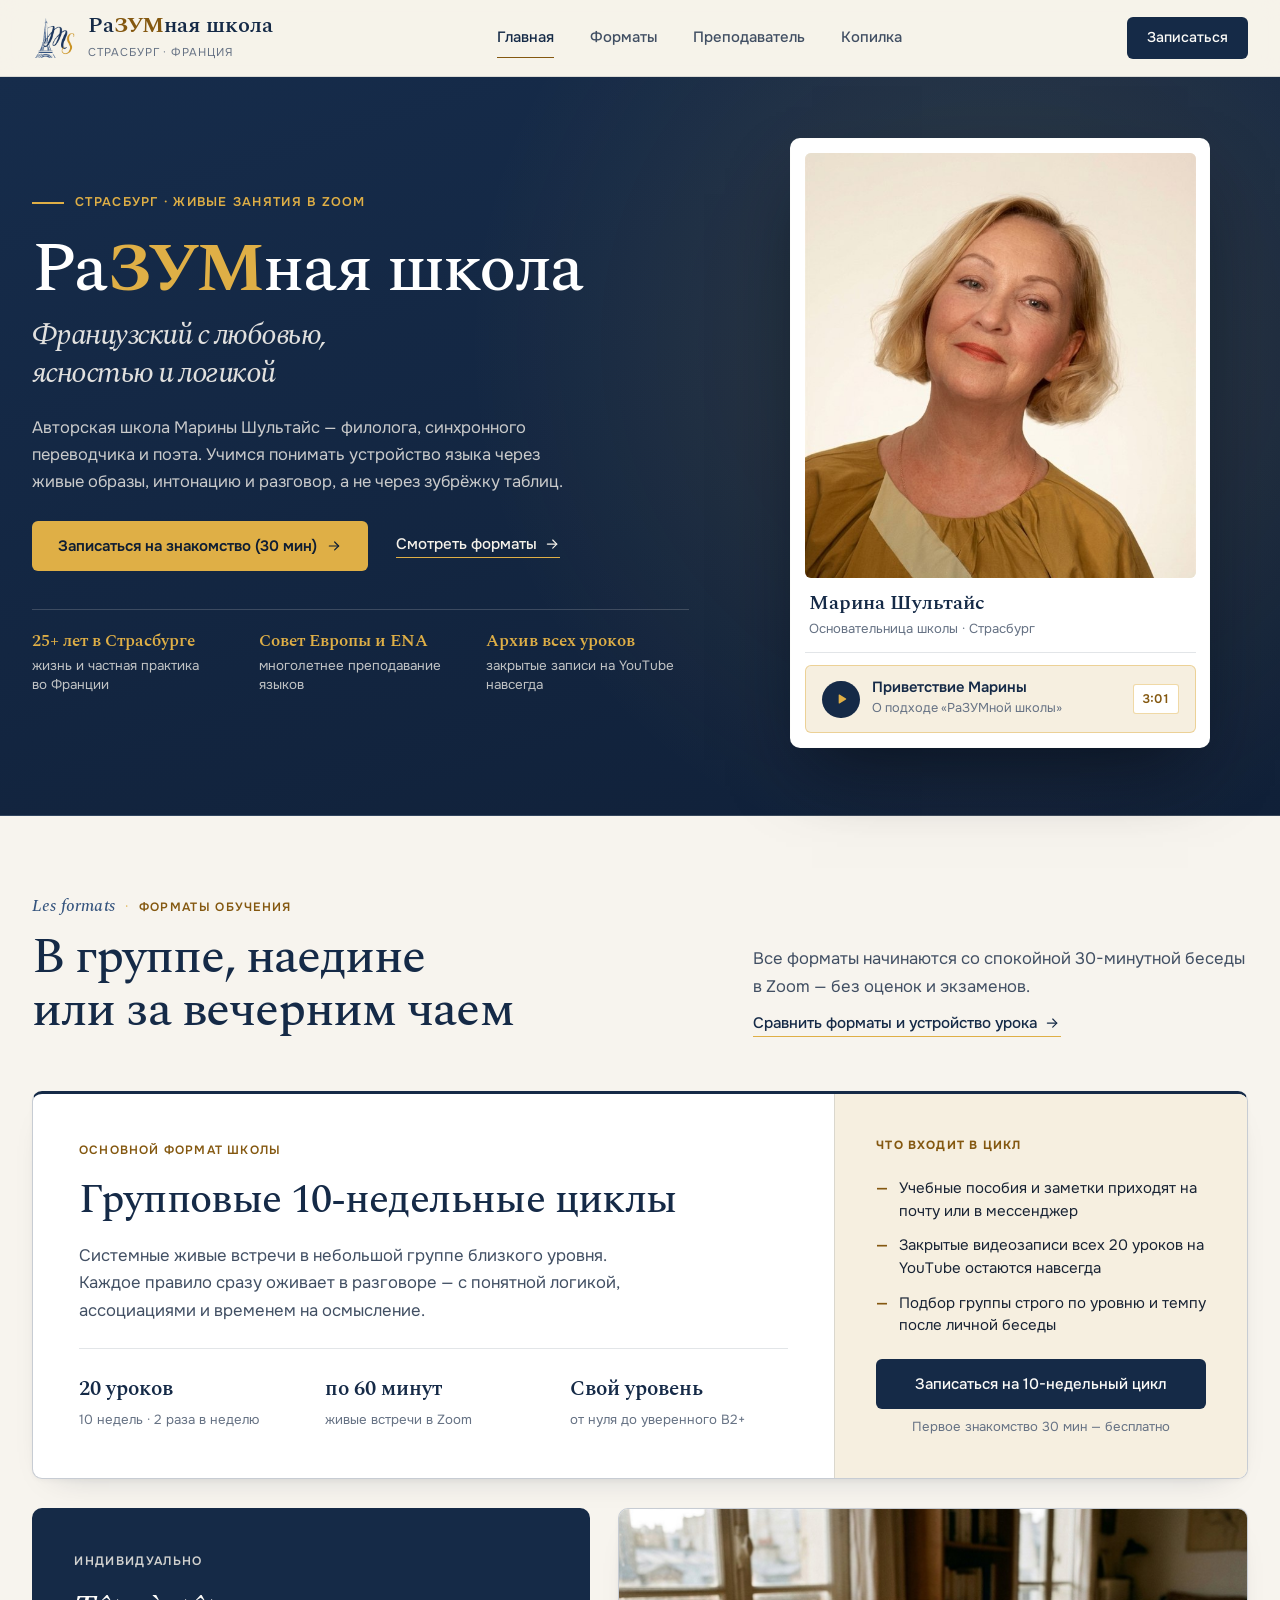
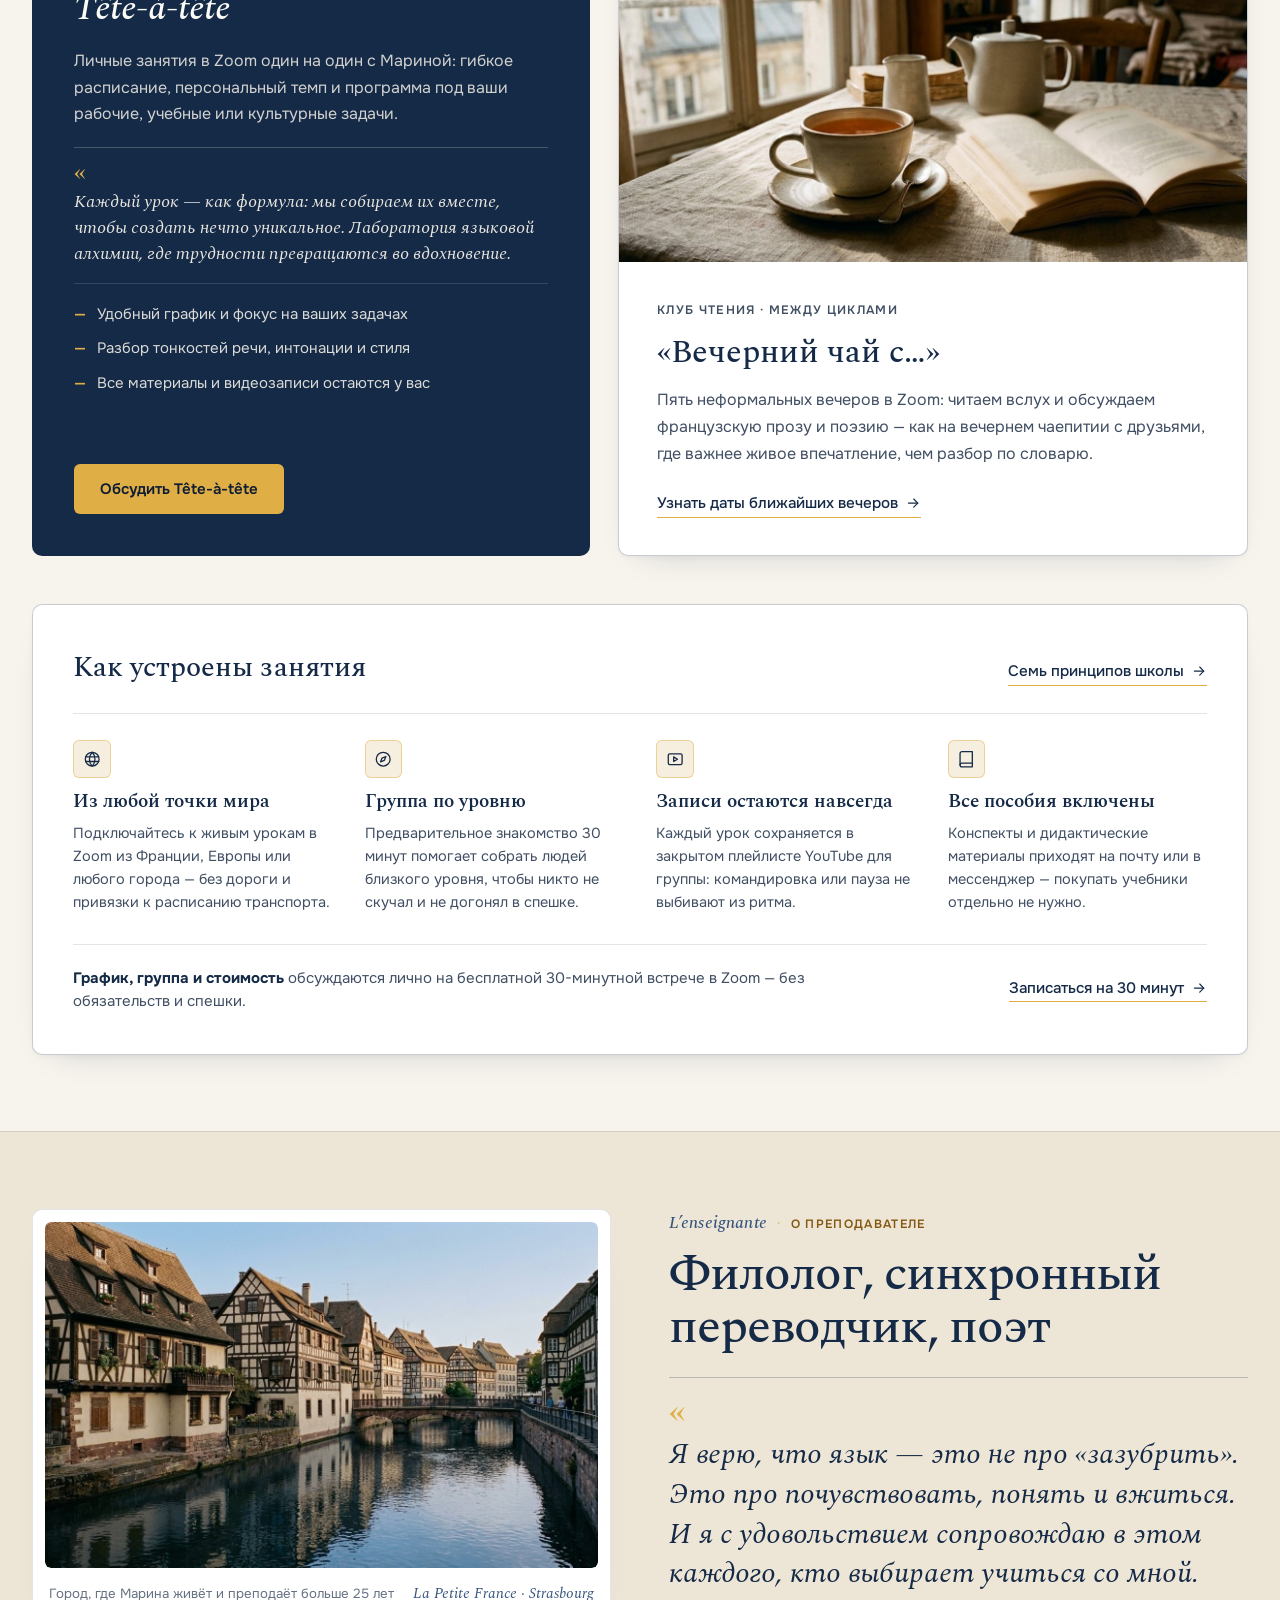
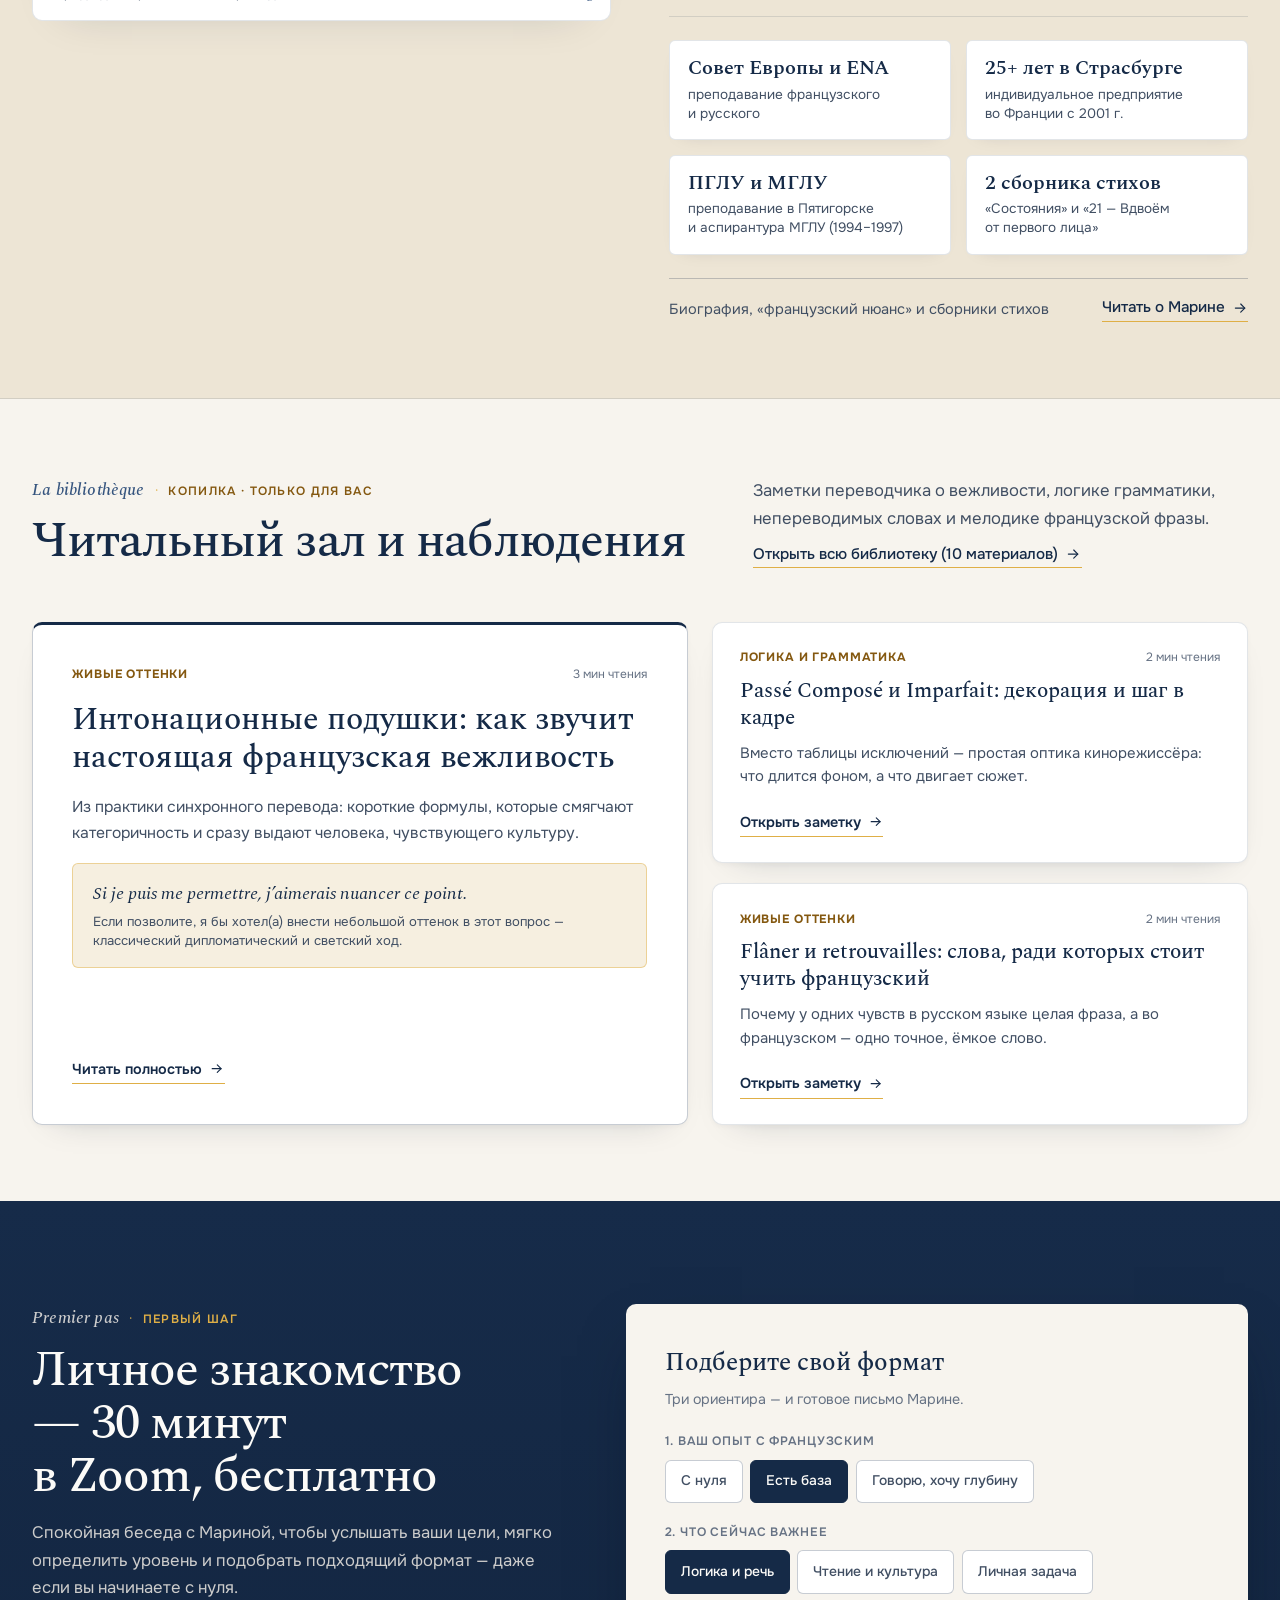
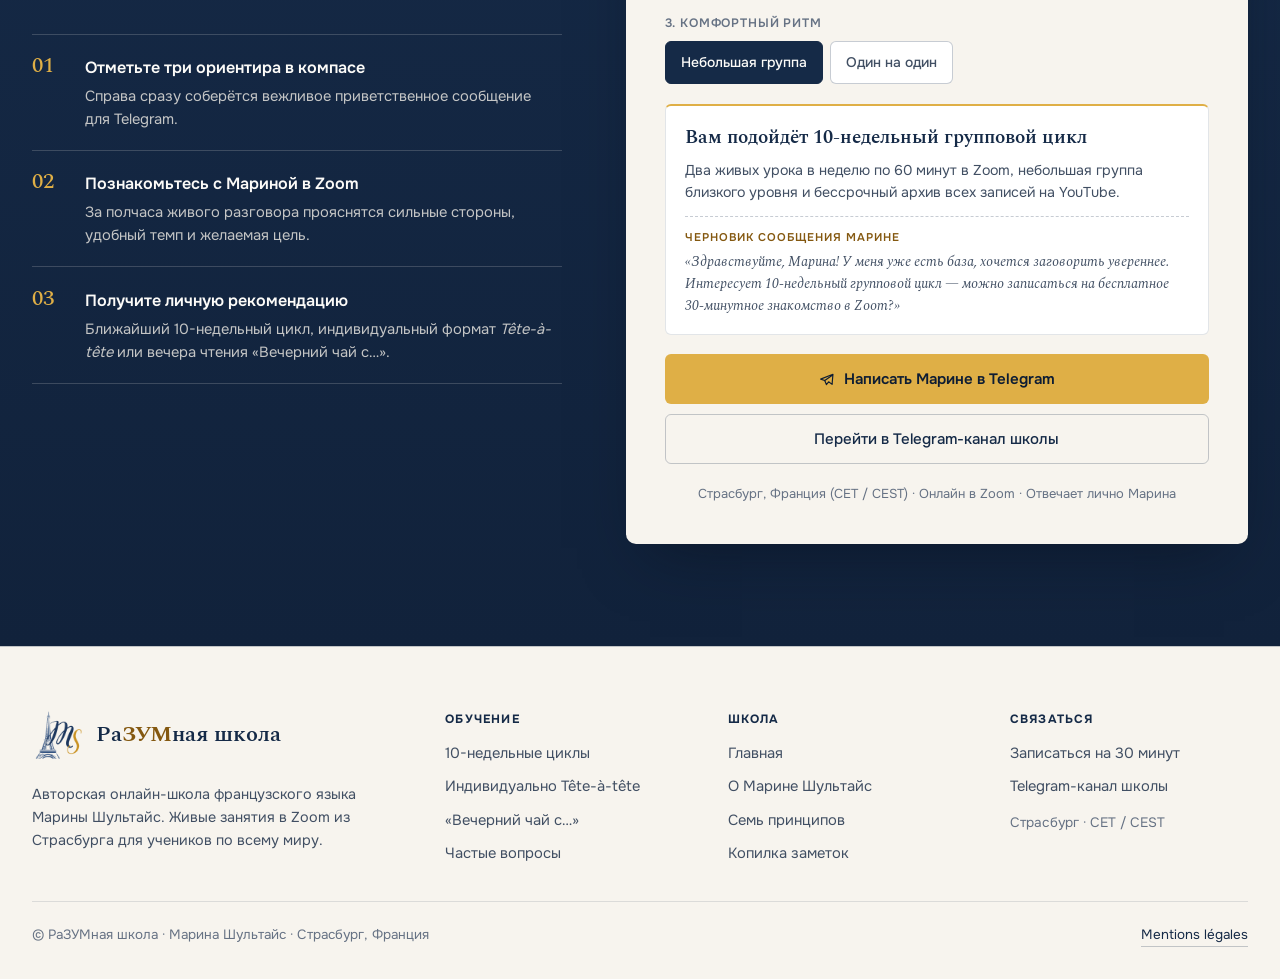
==== index.html @ a8d06480 "v42: Restore deep velvet French-blue hero with studio portrait, tighten 4-act homepage focus, add st" ====
<!DOCTYPE html>
<html lang="ru">
<head>
  <meta charset="utf-8">
  <meta name="viewport" content="width=device-width, initial-scale=1">
  <title>РаЗУМная школа — французский язык с Мариной Шультайс (Страсбург)</title>
  <meta name="description" content="Авторская онлайн-школа французского языка Марины Шультайс в Страсбурге: 10-недельные циклы в Zoom, индивидуальные занятия Tête-à-tête, клуб чтения «Вечерний чай с…» и «Копилка». Бесплатное знакомство 30 минут.">
  <meta name="theme-color" content="#152A47">
  <link rel="icon" type="image/png" href="img/favicon.png?v=29">
  <link rel="stylesheet" href="css/fonts.css?v=23">
  <link rel="stylesheet" href="css/site.css?v=42">
</head>
<body>
  <a class="skip-link" href="#main">Перейти к содержанию</a>

  <!-- ==================== Шапка ==================== -->
  <header class="site-header">
    <div class="wrap header-row">
      <a class="brand" href="index.html" aria-label="РаЗУМная школа — главная">
        <img class="brand-logo" src="img/logo-ms.png?v=29" alt="" width="46" height="46">
        <span>
          <span class="brand-name">Ра<span class="zum">ЗУМ</span>ная школа</span>
          <span class="brand-sub">Страсбург · Франция</span>
        </span>
      </a>

      <nav class="nav" aria-label="Основная навигация">
        <a href="index.html" aria-current="page">Главная</a>
        <a href="programmes.html">Форматы</a>
        <a href="marina.html">Преподаватель</a>
        <a href="kopilka.html">Копилка</a>
      </nav>

      <div class="header-actions">
        <a class="btn btn-navy header-cta" href="#zapis">Записаться</a>
        <button class="menu-btn" id="menu-toggle" type="button" aria-expanded="false" aria-controls="mobile-drawer" aria-label="Открыть меню">
          <svg class="icon icon-burger" viewBox="0 0 24 24" aria-hidden="true"><line x1="4" y1="7" x2="20" y2="7"/><line x1="4" y1="12" x2="20" y2="12"/><line x1="4" y1="17" x2="20" y2="17"/></svg>
          <svg class="icon icon-close" viewBox="0 0 24 24" aria-hidden="true"><line x1="6" y1="6" x2="18" y2="18"/><line x1="18" y1="6" x2="6" y2="18"/></svg>
        </button>
      </div>
    </div>

    <div class="mobile-drawer" id="mobile-drawer" hidden>
      <div class="wrap mobile-drawer-nav">
        <a href="index.html" aria-current="page">Главная</a>
        <a href="programmes.html">Форматы</a>
        <a href="marina.html">Преподаватель</a>
        <a href="kopilka.html">Копилка</a>
        <a class="btn btn-navy" href="#zapis">Записаться на знакомство</a>
      </div>
    </div>
  </header>

  <main id="main">
    <!-- ==================== 1. Контрастный Hero (французский синий + студийный портрет Марины) ==================== -->
    <section class="atelier-hero" id="top">
      <div class="wrap hero-layout grid-safe">
        <div class="hero-left">
          <p class="hero-provenance">Страсбург · Живые занятия в&nbsp;Zoom</p>

          <h1 class="hero-h1">
            Ра<span class="zum-on-dark">ЗУМ</span>ная школа
            <span class="hero-sub">Французский с&nbsp;любовью,<br>ясностью и&nbsp;логикой</span>
          </h1>

          <p class="hero-lead">
            Авторская школа Марины Шультайс — филолога, синхронного переводчика и&nbsp;поэта. Учимся понимать устройство языка через живые образы, интонацию и&nbsp;разговор, а&nbsp;не через зубрёжку таблиц.
          </p>

          <div class="hero-cta-row">
            <a class="btn btn-sun" href="#zapis">
              <span>Записаться на знакомство (30&nbsp;мин)</span>
              <svg class="icon" viewBox="0 0 24 24" aria-hidden="true"><path d="M5 12h14"/><path d="M13 6l6 6-6 6"/></svg>
            </a>
            <a class="arrow-link arrow-link-light" href="#formaty">
              <span>Смотреть форматы</span>
              <svg class="icon" viewBox="0 0 24 24" aria-hidden="true"><path d="M5 12h14"/><path d="M13 6l6 6-6 6"/></svg>
            </a>
          </div>

          <dl class="hero-facts">
            <div class="hero-fact">
              <dt>25+ лет в&nbsp;Страсбурге</dt>
              <dd>жизнь и&nbsp;частная практика во&nbsp;Франции</dd>
            </div>
            <div class="hero-fact">
              <dt>Совет Европы и&nbsp;ENA</dt>
              <dd>многолетнее преподавание языков</dd>
            </div>
            <div class="hero-fact">
              <dt>Архив всех уроков</dt>
              <dd>закрытые записи на YouTube навсегда</dd>
            </div>
          </dl>
        </div>

        <div class="hero-right">
          <div class="hero-plate">
            <div class="hero-plate-frame">
              <img src="img/marina-editorial.jpg?v=42" alt="Марина Шультайс — основательница «РаЗУМной школы»" width="640" height="704">
            </div>
            <div class="hero-plate-meta">
              <strong>Марина Шультайс</strong>
              <span>Основательница школы · Страсбург</span>
            </div>
            <button class="hero-video-trigger" type="button" data-open-video aria-label="Смотреть видео-приветствие Марины Шультайс, 3 минуты 1 секунда">
              <span class="hero-video-trigger-left">
                <span class="hero-play-dot" aria-hidden="true">
                  <svg viewBox="0 0 24 24" width="14" height="14">
                    <path d="M8 5.14v13.72a1 1 0 0 0 1.52.85l11.02-6.86a1 1 0 0 0 0-1.7L9.52 4.29A1 1 0 0 0 8 5.14z" fill="currentColor"/>
                  </svg>
                </span>
                <span class="hero-video-trigger-copy">
                  <strong>Приветствие Марины</strong>
                  <span>О подходе «РаЗУМной школы»</span>
                </span>
              </span>
              <span class="hero-video-badge">3:01</span>
            </button>
          </div>
        </div>
      </div>
    </section>

    <!-- ==================== 2. Форматы обучения ==================== -->
    <section class="section" id="formaty" data-reveal>
      <div class="wrap">
        <div class="sec-head-split">
          <div>
            <p class="rubric">
              <span class="rubric-fr">Les formats</span>
              <span class="rubric-sep" aria-hidden="true">·</span>
              <span class="rubric-ru">Форматы обучения</span>
            </p>
            <h2 class="sec-h2" style="margin-top: 0.65rem;">В&nbsp;группе, наедине или&nbsp;за&nbsp;вечерним чаем</h2>
          </div>
          <div style="display: grid; gap: 0.75rem; justify-items: start;">
            <p class="sec-lead">Все форматы начинаются со&nbsp;спокойной 30-минутной беседы в&nbsp;Zoom — без оценок и&nbsp;экзаменов.</p>
            <a class="arrow-link" href="programmes.html">
              <span>Сравнить форматы и устройство урока</span>
              <svg class="icon" viewBox="0 0 24 24" aria-hidden="true"><path d="M5 12h14"/><path d="M13 6l6 6-6 6"/></svg>
            </a>
          </div>
        </div>

        <!-- Ведущий формат -->
        <article class="flagship-spread grid-safe">
          <div class="flagship-main">
            <span class="flagship-label">Основной формат школы</span>
            <h3 class="flagship-title">Групповые 10&#8209;недельные циклы</h3>
            <p class="sec-lead">
              Системные живые встречи в&nbsp;небольшой группе близкого уровня. Каждое правило сразу оживает в&nbsp;разговоре — с&nbsp;понятной логикой, ассоциациями и&nbsp;временем на&nbsp;осмысление.
            </p>
            <div class="flagship-metrics">
              <div class="flagship-metric">
                <strong>20 уроков</strong>
                <span>10 недель · 2 раза в неделю</span>
              </div>
              <div class="flagship-metric">
                <strong>по 60 минут</strong>
                <span>живые встречи в Zoom</span>
              </div>
              <div class="flagship-metric">
                <strong>Свой уровень</strong>
                <span>от нуля до уверенного B2+</span>
              </div>
            </div>
          </div>

          <div class="flagship-aside">
            <span class="flagship-aside-label">Что входит в цикл</span>
            <ul class="check-list">
              <li>Учебные пособия и заметки приходят на почту или в мессенджер</li>
              <li>Закрытые видеозаписи всех 20 уроков на YouTube остаются навсегда</li>
              <li>Подбор группы строго по уровню и темпу после личной беседы</li>
            </ul>
            <div style="display: grid; gap: 0.5rem;">
              <a class="btn btn-navy" href="#zapis" data-preset="group" style="width: 100%;">Записаться на 10-недельный цикл</a>
              <p class="flagship-aside-note">Первое знакомство 30&nbsp;мин — бесплатно</p>
            </div>
          </div>
        </article>

        <!-- Парные форматы -->
        <div class="formats-pair grid-safe">
          <article class="format-navy">
            <p class="eyebrow eyebrow-light">Индивидуально</p>
            <h3><em>Tête-à-tête</em></h3>
            <p>
              Личные занятия в&nbsp;Zoom один на&nbsp;один с&nbsp;Мариной: гибкое расписание, персональный темп и&nbsp;программа под ваши рабочие, учебные или культурные задачи.
            </p>
            <blockquote class="editorial-quote editorial-quote-dark">
              Каждый урок — как формула: мы собираем их вместе, чтобы создать нечто уникальное. Лаборатория языковой алхимии, где трудности превращаются во вдохновение.
            </blockquote>
            <ul class="check-list">
              <li>Удобный график и фокус на ваших задачах</li>
              <li>Разбор тонкостей речи, интонации и стиля</li>
              <li>Все материалы и видеозаписи остаются у вас</li>
            </ul>
            <div style="margin-top: auto; padding-top: 0.65rem;">
              <a class="btn btn-sun" href="#zapis" data-preset="tete">Обсудить Tête-à-tête</a>
            </div>
          </article>

          <article class="format-tea">
            <div class="format-tea-img">
              <img src="img/evening-tea.jpg?v=42" alt="Фарфоровая чашка чая и раскрытая книга на льняной скатерти в мягком вечернем свете" width="1280" height="714" loading="lazy">
            </div>
            <div class="format-tea-body">
              <p class="eyebrow">Клуб чтения · между циклами</p>
              <h3>«Вечерний чай с…»</h3>
              <p>
                Пять неформальных вечеров в&nbsp;Zoom: читаем вслух и&nbsp;обсуждаем французскую прозу и&nbsp;поэзию — как на&nbsp;вечернем чаепитии с&nbsp;друзьями, где важнее живое впечатление, чем разбор по&nbsp;словарю.
              </p>
              <div style="margin-top: auto; padding-top: 0.5rem;">
                <a class="arrow-link" href="#zapis" data-preset="tea">
                  <span>Узнать даты ближайших вечеров</span>
                  <svg class="icon" viewBox="0 0 24 24" aria-hidden="true"><path d="M5 12h14"/><path d="M13 6l6 6-6 6"/></svg>
                </a>
              </div>
            </div>
          </article>
        </div>

        <!-- Структурированная панель «Как устроены занятия» с лаконичными иконками-якорями -->
        <div class="atelier-principles-strip" aria-label="Как устроены занятия">
          <div class="strip-head">
            <h3>Как устроены занятия</h3>
            <a class="arrow-link" href="marina.html#principy">
              <span>Семь принципов школы</span>
              <svg class="icon" viewBox="0 0 24 24" aria-hidden="true"><path d="M5 12h14"/><path d="M13 6l6 6-6 6"/></svg>
            </a>
          </div>

          <div class="editorial-pillars grid-safe">
            <div class="editorial-pillar">
              <span class="pillar-icon" aria-hidden="true">
                <svg viewBox="0 0 24 24"><circle cx="12" cy="12" r="9"/><path d="M3.6 9h16.8M3.6 15h16.8"/><path d="M12 3a13 13 0 0 0 0 18M12 3a13 13 0 0 1 0 18"/></svg>
              </span>
              <h4>Из любой точки мира</h4>
              <p>Подключайтесь к живым урокам в Zoom из Франции, Европы или любого города — без дороги и привязки к расписанию транспорта.</p>
            </div>
            <div class="editorial-pillar">
              <span class="pillar-icon" aria-hidden="true">
                <svg viewBox="0 0 24 24"><circle cx="12" cy="12" r="9"/><polygon points="15.5 8.5 13.5 13.5 8.5 15.5 10.5 10.5 15.5 8.5"/></svg>
              </span>
              <h4>Группа по уровню</h4>
              <p>Предварительное знакомство 30 минут помогает собрать людей близкого уровня, чтобы никто не скучал и не догонял в спешке.</p>
            </div>
            <div class="editorial-pillar">
              <span class="pillar-icon" aria-hidden="true">
                <svg viewBox="0 0 24 24"><rect x="3" y="5" width="18" height="14" rx="2"/><polygon points="10 9 15 12 10 15 10 9"/></svg>
              </span>
              <h4>Записи остаются навсегда</h4>
              <p>Каждый урок сохраняется в закрытом плейлисте YouTube для группы: командировка или пауза не выбивают из ритма.</p>
            </div>
            <div class="editorial-pillar">
              <span class="pillar-icon" aria-hidden="true">
                <svg viewBox="0 0 24 24"><path d="M4 19.5A2.5 2.5 0 0 1 6.5 17H20"/><path d="M6.5 2H20v20H6.5A2.5 2.5 0 0 1 4 19.5v-15A2.5 2.5 0 0 1 6.5 2z"/></svg>
              </span>
              <h4>Все пособия включены</h4>
              <p>Конспекты и дидактические материалы приходят на почту или в мессенджер — покупать учебники отдельно не нужно.</p>
            </div>
          </div>

          <div class="format-clarity-bar">
            <p>
              <strong>График, группа и стоимость</strong> обсуждаются лично на&nbsp;бесплатной 30-минутной встрече в&nbsp;Zoom — без обязательств и&nbsp;спешки.
            </p>
            <a class="arrow-link" href="#zapis">
              <span>Записаться на 30 минут</span>
              <svg class="icon" viewBox="0 0 24 24" aria-hidden="true"><path d="M5 12h14"/><path d="M13 6l6 6-6 6"/></svg>
            </a>
          </div>
        </div>
      </div>
    </section>

    <!-- ==================== 3. О преподавателе (выразительная тёплая полоса + Страсбург) ==================== -->
    <section class="section section-warm" id="prepodavatel" data-reveal>
      <div class="wrap teacher-spread grid-safe">
        <div class="teacher-visual-col">
          <figure class="strasbourg-plate">
            <div class="strasbourg-plate-img-wrap">
              <img src="img/strasbourg-golden.jpg?v=42" alt="Канал в квартале La Petite France в Страсбурге в тёплом вечернем свете" width="1280" height="714" loading="lazy">
            </div>
            <figcaption class="strasbourg-caption">
              <span>Город, где Марина живёт и преподаёт больше 25&nbsp;лет</span>
              <em>La Petite France · Strasbourg</em>
            </figcaption>
          </figure>
        </div>

        <div class="teacher-copy">
          <div>
            <p class="rubric">
              <span class="rubric-fr">L’enseignante</span>
              <span class="rubric-sep" aria-hidden="true">·</span>
              <span class="rubric-ru">О преподавателе</span>
            </p>
            <h2 class="sec-h2" style="margin-top: 0.65rem;">Филолог, синхронный переводчик, поэт</h2>
          </div>

          <blockquote class="editorial-quote">
            Я верю, что язык — это не про «зазубрить». Это про почувствовать, понять и вжиться. И я с удовольствием сопровождаю в этом каждого, кто выбирает учиться со мной.
          </blockquote>

          <dl class="milestones-ledger">
            <div class="milestone-row">
              <dt class="sr-only">Институции</dt>
              <dd><strong>Совет Европы и&nbsp;ENA</strong><span>преподавание французского и&nbsp;русского</span></dd>
            </div>
            <div class="milestone-row">
              <dt class="sr-only">Опыт</dt>
              <dd><strong>25+ лет в&nbsp;Страсбурге</strong><span>индивидуальное предприятие во&nbsp;Франции с&nbsp;2001&nbsp;г.</span></dd>
            </div>
            <div class="milestone-row">
              <dt class="sr-only">Образование</dt>
              <dd><strong>ПГЛУ и&nbsp;МГЛУ</strong><span>преподавание в&nbsp;Пятигорске и&nbsp;аспирантура&nbsp;МГЛУ (1994&#8288;–&#8288;1997)</span></dd>
            </div>
            <div class="milestone-row">
              <dt class="sr-only">Книги</dt>
              <dd><strong>2 сборника стихов</strong><span>«Состояния» и&nbsp;«21 — Вдвоём от&nbsp;первого лица»</span></dd>
            </div>
          </dl>

          <div class="marina-foot">
            <span class="marina-foot-note">Биография, «французский нюанс» и&nbsp;сборники стихов</span>
            <a class="arrow-link" href="marina.html">
              <span>Читать о&nbsp;Марине</span>
              <svg class="icon" viewBox="0 0 24 24" aria-hidden="true"><path d="M5 12h14"/><path d="M13 6l6 6-6 6"/></svg>
            </a>
          </div>
        </div>
      </div>
    </section>

    <!-- ==================== 4. «Копилка» — собранный читальный зал ==================== -->
    <section class="section" id="kopilka" data-reveal>
      <div class="wrap">
        <div class="sec-head-split">
          <div>
            <p class="rubric">
              <span class="rubric-fr">La bibliothèque</span>
              <span class="rubric-sep" aria-hidden="true">·</span>
              <span class="rubric-ru">Копилка · Только для вас</span>
            </p>
            <h2 class="sec-h2" style="margin-top: 0.65rem;">Читальный зал и&nbsp;наблюдения</h2>
          </div>
          <div style="display: grid; gap: 0.7rem; justify-items: start;">
            <p class="sec-lead">Заметки переводчика о&nbsp;вежливости, логике грамматики, непереводимых словах и&nbsp;мелодике французской фразы.</p>
            <a class="arrow-link" href="kopilka.html">
              <span>Открыть всю библиотеку (10 материалов)</span>
              <svg class="icon" viewBox="0 0 24 24" aria-hidden="true"><path d="M5 12h14"/><path d="M13 6l6 6-6 6"/></svg>
            </a>
          </div>
        </div>

        <div class="kopilka-editorial grid-safe" id="kopilka-home-grid"></div>
      </div>
    </section>

    <!-- ==================== 5. Личное знакомство (30 минут) + Компас ==================== -->
    <section class="section-navy" id="zapis">
      <div class="wrap zapis-grid grid-safe">
        <div>
          <p class="rubric rubric-light">
            <span class="rubric-fr">Premier pas</span>
            <span class="rubric-sep" aria-hidden="true">·</span>
            <span class="rubric-ru">Первый шаг</span>
          </p>
          <h2 class="sec-h2" style="margin-top: 0.75rem;">
            Личное знакомство — 30&nbsp;минут в&nbsp;Zoom, бесплатно
          </h2>
          <p class="sec-lead" style="margin-top: 1rem;">
            Спокойная беседа с&nbsp;Мариной, чтобы услышать ваши цели, мягко определить уровень и&nbsp;подобрать подходящий формат — даже если вы начинаете с&nbsp;нуля.
          </p>

          <ol class="zapis-steps">
            <li class="z-step">
              <span class="z-step-num">01</span>
              <div>
                <h3>Отметьте три ориентира в&nbsp;компасе</h3>
                <p>Справа сразу соберётся вежливое приветственное сообщение для&nbsp;Telegram.</p>
              </div>
            </li>
            <li class="z-step">
              <span class="z-step-num">02</span>
              <div>
                <h3>Познакомьтесь с&nbsp;Мариной в&nbsp;Zoom</h3>
                <p>За полчаса живого разговора прояснятся сильные стороны, удобный темп и&nbsp;желаемая цель.</p>
              </div>
            </li>
            <li class="z-step">
              <span class="z-step-num">03</span>
              <div>
                <h3>Получите личную рекомендацию</h3>
                <p>Ближайший 10-недельный цикл, индивидуальный формат <em>Tête-à-tête</em> или вечера чтения «Вечерний чай с…».</p>
              </div>
            </li>
          </ol>
        </div>

        <div class="compass-panel">
          <div>
            <h3>Подберите свой формат</h3>
            <p style="font-size: 0.89rem; color: var(--muted); margin-top: 0.2rem;">Три ориентира — и готовое письмо Марине.</p>
          </div>

          <div>
            <span class="compass-q">1. Ваш опыт с французским</span>
            <div class="compass-options" role="group" aria-label="Опыт">
              <button class="compass-btn" type="button" data-group="level" data-value="zero" aria-pressed="false">С нуля</button>
              <button class="compass-btn" type="button" data-group="level" data-value="continue" aria-pressed="true">Есть база</button>
              <button class="compass-btn" type="button" data-group="level" data-value="advanced" aria-pressed="false">Говорю, хочу глубину</button>
            </div>
          </div>

          <div>
            <span class="compass-q">2. Что сейчас важнее</span>
            <div class="compass-options" role="group" aria-label="Цель">
              <button class="compass-btn" type="button" data-group="goal" data-value="system" aria-pressed="true">Логика и речь</button>
              <button class="compass-btn" type="button" data-group="goal" data-value="reading" aria-pressed="false">Чтение и культура</button>
              <button class="compass-btn" type="button" data-group="goal" data-value="personal" aria-pressed="false">Личная задача</button>
            </div>
          </div>

          <div>
            <span class="compass-q">3. Комфортный ритм</span>
            <div class="compass-options" role="group" aria-label="Ритм">
              <button class="compass-btn" type="button" data-group="pace" data-value="group" aria-pressed="true">Небольшая группа</button>
              <button class="compass-btn" type="button" data-group="pace" data-value="solo" aria-pressed="false">Один на один</button>
            </div>
          </div>

          <div class="compass-output" aria-live="polite">
            <strong id="compass-rec-title">Вам подойдёт 10-недельный групповой цикл</strong>
            <p id="compass-rec-text"></p>
            <div class="compass-draft">
              <span class="compass-draft-label">Черновик сообщения Марине</span>
              <p class="compass-draft-text" id="compass-msg-preview"></p>
            </div>
          </div>

          <div class="compass-actions">
            <button class="btn btn-sun" id="telegram-direct-btn" type="button" data-telegram-direct>
              <svg class="icon" viewBox="0 0 24 24" aria-hidden="true"><path d="M21 5L2.5 12.2l6.2 2.2 2.4 6.1 3.4-4.2 5.2 3.8L21 5z"/><path d="M8.7 14.4L19.5 6.8"/></svg>
              <span>Написать Марине в Telegram</span>
            </button>
            <button class="btn btn-outline" type="button" data-channel-btn>Перейти в Telegram-канал школы</button>
          </div>

          <p class="compass-meta">Страсбург, Франция (CET / CEST) · Онлайн в Zoom · Отвечает лично Марина</p>
        </div>
      </div>
    </section>
  </main>

  <!-- ==================== Футер ==================== -->
  <footer class="site-footer">
    <div class="wrap">
      <div class="footer-grid">
        <div>
          <a class="brand" href="index.html">
            <img class="brand-logo" src="img/logo-ms.png?v=40" alt="" width="40" height="40">
            <span class="brand-name">Ра<span class="zum">ЗУМ</span>ная школа</span>
          </a>
          <p class="footer-brand-desc">
            Авторская онлайн-школа французского языка Марины Шультайс. Живые занятия в&nbsp;Zoom из Страсбурга для учеников по всему миру.
          </p>
        </div>
        <div>
          <p class="footer-title">Обучение</p>
          <ul class="footer-links">
            <li><a href="programmes.html#cicly">10-недельные циклы</a></li>
            <li><a href="programmes.html#tete">Индивидуально Tête-à-tête</a></li>
            <li><a href="programmes.html#tea">«Вечерний чай с…»</a></li>
            <li><a href="programmes.html#faq">Частые вопросы</a></li>
          </ul>
        </div>
        <div>
          <p class="footer-title">Школа</p>
          <ul class="footer-links">
            <li><a href="index.html">Главная</a></li>
            <li><a href="marina.html">О Марине Шультайс</a></li>
            <li><a href="marina.html#principy">Семь принципов</a></li>
            <li><a href="kopilka.html">Копилка заметок</a></li>
          </ul>
        </div>
        <div>
          <p class="footer-title">Связаться</p>
          <ul class="footer-links">
            <li><a href="#zapis">Записаться на 30 минут</a></li>
            <li><button class="footer-link-btn" type="button" data-channel-btn>Telegram-канал школы</button></li>
            <li class="footer-meta-line">Страсбург · CET / CEST</li>
          </ul>
        </div>
      </div>
      <div class="footer-bottom">
        <span>© РаЗУМная школа · Марина Шультайс · Страсбург, Франция</span>
        <a href="mentions.html">Mentions légales</a>
      </div>
    </div>
  </footer>

  <!-- Модальное окно: Видео -->
  <div class="modal-backdrop" id="video-modal" role="dialog" aria-modal="true" aria-labelledby="video-modal-title" hidden>
    <div class="modal-dialog">
      <div class="modal-head">
        <h3 id="video-modal-title">О моей РаЗУМной школе — Марина Шультайс</h3>
        <button class="modal-close" type="button" data-close-modal aria-label="Закрыть">
          <svg class="icon" viewBox="0 0 24 24" aria-hidden="true"><line x1="6" y1="6" x2="18" y2="18"/><line x1="18" y1="6" x2="6" y2="18"/></svg>
        </button>
      </div>
      <div class="modal-body">
        <div class="modal-video-stage" id="video-modal-stage"></div>
        <div class="modal-actions">
          <a class="btn btn-navy" href="#zapis" data-close-modal>Записаться на 30 минут</a>
          <a class="btn btn-outline" href="https://youtu.be/y_lfsGmHdeQ" target="_blank" rel="noopener noreferrer">Открыть на YouTube</a>
        </div>
      </div>
    </div>
  </div>

  <!-- Модальное окно: Читальный зал -->
  <div class="modal-backdrop" id="reader-modal" role="dialog" aria-modal="true" aria-labelledby="reader-title" hidden>
    <div class="modal-dialog">
      <div class="modal-head">
        <h3>Копилка · Читальный зал</h3>
        <button class="modal-close" type="button" data-close-modal aria-label="Закрыть">
          <svg class="icon" viewBox="0 0 24 24" aria-hidden="true"><line x1="6" y1="6" x2="18" y2="18"/><line x1="18" y1="6" x2="6" y2="18"/></svg>
        </button>
      </div>
      <div class="modal-body">
        <span class="note-cat" id="reader-cat"></span>
        <h4 class="reader-title" id="reader-title"></h4>
        <div class="reader-content" id="reader-content"></div>
        <div class="modal-actions" style="padding-top: 0.75rem; border-top: 1px solid var(--line);">
          <a class="btn btn-navy" href="kopilka.html">Открыть всю Копилку</a>
          <button class="btn btn-outline" type="button" data-close-modal>Закрыть</button>
        </div>
      </div>
    </div>
  </div>

  <!-- Модальное окно: Telegram -->
  <div class="modal-backdrop" id="demo-contact-modal" role="dialog" aria-modal="true" aria-labelledby="demo-modal-title" hidden>
    <div class="modal-dialog">
      <div class="modal-head">
        <h3 id="demo-modal-title">Запись в Telegram</h3>
        <button class="modal-close" type="button" data-close-modal aria-label="Закрыть">
          <svg class="icon" viewBox="0 0 24 24" aria-hidden="true"><line x1="6" y1="6" x2="18" y2="18"/><line x1="18" y1="6" x2="6" y2="18"/></svg>
        </button>
      </div>
      <div class="modal-body">
        <p id="demo-modal-desc" style="color: var(--ink-2);"></p>
        <p id="demo-modal-message" style="padding: 1rem 1.15rem; background: var(--bg); border-top: 1px solid var(--line-strong); border-bottom: 1px solid var(--line); color: var(--navy); font-size: 0.94rem;"></p>
        <div class="modal-actions">
          <button class="btn btn-navy" id="demo-copy-btn" type="button">Скопировать текст</button>
          <button class="btn btn-outline" type="button" data-close-modal>Закрыть</button>
          <span class="copy-feedback" id="demo-copy-feedback" aria-live="polite"></span>
        </div>
      </div>
    </div>
  </div>

  <script src="js/kopilka-data.js?v=42" defer></script>
  <script src="js/site.js?v=42" defer></script>
</body>
</html>
---- css/fonts.css ----
﻿/* Local fonts: Spectral (Production Type, Paris) + Onest — 0 external requests */

/* cyrillic-ext */
@font-face {
  font-family: 'Onest';
  font-style: normal;
  font-weight: 400 700;
  font-display: swap;
  src: url(../fonts/onest-normal-400-700-cyrillic-ext.woff2) format('woff2');
  unicode-range: U+0460-052F, U+1C80-1C8A, U+20B4, U+2DE0-2DFF, U+A640-A69F, U+FE2E-FE2F;
}

/* cyrillic */
@font-face {
  font-family: 'Onest';
  font-style: normal;
  font-weight: 400 700;
  font-display: swap;
  src: url(../fonts/onest-normal-400-700-cyrillic.woff2) format('woff2');
  unicode-range: U+0301, U+0400-045F, U+0490-0491, U+04B0-04B1, U+2116;
}

/* latin-ext */
@font-face {
  font-family: 'Onest';
  font-style: normal;
  font-weight: 400 700;
  font-display: swap;
  src: url(../fonts/onest-normal-400-700-latin-ext.woff2) format('woff2');
  unicode-range: U+0100-02BA, U+02BD-02C5, U+02C7-02CC, U+02CE-02D7, U+02DD-02FF, U+0304, U+0308, U+0329, U+1D00-1DBF, U+1E00-1E9F, U+1EF2-1EFF, U+2020, U+20A0-20AB, U+20AD-20C4, U+2113, U+2C60-2C7F, U+A720-A7FF;
}

/* latin */
@font-face {
  font-family: 'Onest';
  font-style: normal;
  font-weight: 400 700;
  font-display: swap;
  src: url(../fonts/onest-normal-400-700-latin.woff2) format('woff2');
  unicode-range: U+0000-00FF, U+0131, U+0152-0153, U+02BB-02BC, U+02C6, U+02DA, U+02DC, U+0304, U+0308, U+0329, U+2000-206F, U+20AC, U+2122, U+2191, U+2193, U+2212, U+2215, U+FEFF, U+FFFD;
}

/* cyrillic-ext */
@font-face {
  font-family: 'Spectral';
  font-style: italic;
  font-weight: 400;
  font-display: swap;
  src: url(../fonts/spectral-italic-400-cyrillic-ext.woff2) format('woff2');
  unicode-range: U+0460-052F, U+1C80-1C8A, U+20B4, U+2DE0-2DFF, U+A640-A69F, U+FE2E-FE2F;
}

/* cyrillic */
@font-face {
  font-family: 'Spectral';
  font-style: italic;
  font-weight: 400;
  font-display: swap;
  src: url(../fonts/spectral-italic-400-cyrillic.woff2) format('woff2');
  unicode-range: U+0301, U+0400-045F, U+0490-0491, U+04B0-04B1, U+2116;
}

/* latin-ext */
@font-face {
  font-family: 'Spectral';
  font-style: italic;
  font-weight: 400;
  font-display: swap;
  src: url(../fonts/spectral-italic-400-latin-ext.woff2) format('woff2');
  unicode-range: U+0100-02BA, U+02BD-02C5, U+02C7-02CC, U+02CE-02D7, U+02DD-02FF, U+0304, U+0308, U+0329, U+1D00-1DBF, U+1E00-1E9F, U+1EF2-1EFF, U+2020, U+20A0-20AB, U+20AD-20C4, U+2113, U+2C60-2C7F, U+A720-A7FF;
}

/* latin */
@font-face {
  font-family: 'Spectral';
  font-style: italic;
  font-weight: 400;
  font-display: swap;
  src: url(../fonts/spectral-italic-400-latin.woff2) format('woff2');
  unicode-range: U+0000-00FF, U+0131, U+0152-0153, U+02BB-02BC, U+02C6, U+02DA, U+02DC, U+0304, U+0308, U+0329, U+2000-206F, U+20AC, U+2122, U+2191, U+2193, U+2212, U+2215, U+FEFF, U+FFFD;
}

/* cyrillic-ext */
@font-face {
  font-family: 'Spectral';
  font-style: italic;
  font-weight: 500;
  font-display: swap;
  src: url(../fonts/spectral-italic-500-cyrillic-ext.woff2) format('woff2');
  unicode-range: U+0460-052F, U+1C80-1C8A, U+20B4, U+2DE0-2DFF, U+A640-A69F, U+FE2E-FE2F;
}

/* cyrillic */
@font-face {
  font-family: 'Spectral';
  font-style: italic;
  font-weight: 500;
  font-display: swap;
  src: url(../fonts/spectral-italic-500-cyrillic.woff2) format('woff2');
  unicode-range: U+0301, U+0400-045F, U+0490-0491, U+04B0-04B1, U+2116;
}

/* latin-ext */
@font-face {
  font-family: 'Spectral';
  font-style: italic;
  font-weight: 500;
  font-display: swap;
  src: url(../fonts/spectral-italic-500-latin-ext.woff2) format('woff2');
  unicode-range: U+0100-02BA, U+02BD-02C5, U+02C7-02CC, U+02CE-02D7, U+02DD-02FF, U+0304, U+0308, U+0329, U+1D00-1DBF, U+1E00-1E9F, U+1EF2-1EFF, U+2020, U+20A0-20AB, U+20AD-20C4, U+2113, U+2C60-2C7F, U+A720-A7FF;
}

/* latin */
@font-face {
  font-family: 'Spectral';
  font-style: italic;
  font-weight: 500;
  font-display: swap;
  src: url(../fonts/spectral-italic-500-latin.woff2) format('woff2');
  unicode-range: U+0000-00FF, U+0131, U+0152-0153, U+02BB-02BC, U+02C6, U+02DA, U+02DC, U+0304, U+0308, U+0329, U+2000-206F, U+20AC, U+2122, U+2191, U+2193, U+2212, U+2215, U+FEFF, U+FFFD;
}

/* cyrillic-ext */
@font-face {
  font-family: 'Spectral';
  font-style: normal;
  font-weight: 400;
  font-display: swap;
  src: url(../fonts/spectral-normal-400-cyrillic-ext.woff2) format('woff2');
  unicode-range: U+0460-052F, U+1C80-1C8A, U+20B4, U+2DE0-2DFF, U+A640-A69F, U+FE2E-FE2F;
}

/* cyrillic */
@font-face {
  font-family: 'Spectral';
  font-style: normal;
  font-weight: 400;
  font-display: swap;
  src: url(../fonts/spectral-normal-400-cyrillic.woff2) format('woff2');
  unicode-range: U+0301, U+0400-045F, U+0490-0491, U+04B0-04B1, U+2116;
}

/* latin-ext */
@font-face {
  font-family: 'Spectral';
  font-style: normal;
  font-weight: 400;
  font-display: swap;
  src: url(../fonts/spectral-normal-400-latin-ext.woff2) format('woff2');
  unicode-range: U+0100-02BA, U+02BD-02C5, U+02C7-02CC, U+02CE-02D7, U+02DD-02FF, U+0304, U+0308, U+0329, U+1D00-1DBF, U+1E00-1E9F, U+1EF2-1EFF, U+2020, U+20A0-20AB, U+20AD-20C4, U+2113, U+2C60-2C7F, U+A720-A7FF;
}

/* latin */
@font-face {
  font-family: 'Spectral';
  font-style: normal;
  font-weight: 400;
  font-display: swap;
  src: url(../fonts/spectral-normal-400-latin.woff2) format('woff2');
  unicode-range: U+0000-00FF, U+0131, U+0152-0153, U+02BB-02BC, U+02C6, U+02DA, U+02DC, U+0304, U+0308, U+0329, U+2000-206F, U+20AC, U+2122, U+2191, U+2193, U+2212, U+2215, U+FEFF, U+FFFD;
}

/* cyrillic-ext */
@font-face {
  font-family: 'Spectral';
  font-style: normal;
  font-weight: 500;
  font-display: swap;
  src: url(../fonts/spectral-normal-500-cyrillic-ext.woff2) format('woff2');
  unicode-range: U+0460-052F, U+1C80-1C8A, U+20B4, U+2DE0-2DFF, U+A640-A69F, U+FE2E-FE2F;
}

/* cyrillic */
@font-face {
  font-family: 'Spectral';
  font-style: normal;
  font-weight: 500;
  font-display: swap;
  src: url(../fonts/spectral-normal-500-cyrillic.woff2) format('woff2');
  unicode-range: U+0301, U+0400-045F, U+0490-0491, U+04B0-04B1, U+2116;
}

/* latin-ext */
@font-face {
  font-family: 'Spectral';
  font-style: normal;
  font-weight: 500;
  font-display: swap;
  src: url(../fonts/spectral-normal-500-latin-ext.woff2) format('woff2');
  unicode-range: U+0100-02BA, U+02BD-02C5, U+02C7-02CC, U+02CE-02D7, U+02DD-02FF, U+0304, U+0308, U+0329, U+1D00-1DBF, U+1E00-1E9F, U+1EF2-1EFF, U+2020, U+20A0-20AB, U+20AD-20C4, U+2113, U+2C60-2C7F, U+A720-A7FF;
}

/* latin */
@font-face {
  font-family: 'Spectral';
  font-style: normal;
  font-weight: 500;
  font-display: swap;
  src: url(../fonts/spectral-normal-500-latin.woff2) format('woff2');
  unicode-range: U+0000-00FF, U+0131, U+0152-0153, U+02BB-02BC, U+02C6, U+02DA, U+02DC, U+0304, U+0308, U+0329, U+2000-206F, U+20AC, U+2122, U+2191, U+2193, U+2212, U+2215, U+FEFF, U+FFFD;
}

/* cyrillic-ext */
@font-face {
  font-family: 'Spectral';
  font-style: normal;
  font-weight: 600;
  font-display: swap;
  src: url(../fonts/spectral-normal-600-cyrillic-ext.woff2) format('woff2');
  unicode-range: U+0460-052F, U+1C80-1C8A, U+20B4, U+2DE0-2DFF, U+A640-A69F, U+FE2E-FE2F;
}

/* cyrillic */
@font-face {
  font-family: 'Spectral';
  font-style: normal;
  font-weight: 600;
  font-display: swap;
  src: url(../fonts/spectral-normal-600-cyrillic.woff2) format('woff2');
  unicode-range: U+0301, U+0400-045F, U+0490-0491, U+04B0-04B1, U+2116;
}

/* latin-ext */
@font-face {
  font-family: 'Spectral';
  font-style: normal;
  font-weight: 600;
  font-display: swap;
  src: url(../fonts/spectral-normal-600-latin-ext.woff2) format('woff2');
  unicode-range: U+0100-02BA, U+02BD-02C5, U+02C7-02CC, U+02CE-02D7, U+02DD-02FF, U+0304, U+0308, U+0329, U+1D00-1DBF, U+1E00-1E9F, U+1EF2-1EFF, U+2020, U+20A0-20AB, U+20AD-20C4, U+2113, U+2C60-2C7F, U+A720-A7FF;
}

/* latin */
@font-face {
  font-family: 'Spectral';
  font-style: normal;
  font-weight: 600;
  font-display: swap;
  src: url(../fonts/spectral-normal-600-latin.woff2) format('woff2');
  unicode-range: U+0000-00FF, U+0131, U+0152-0153, U+02BB-02BC, U+02C6, U+02DA, U+02DC, U+0304, U+0308, U+0329, U+2000-206F, U+20AC, U+2122, U+2191, U+2193, U+2212, U+2215, U+FEFF, U+FFFD;
}

/* cyrillic-ext */
@font-face {
  font-family: 'Spectral';
  font-style: normal;
  font-weight: 700;
  font-display: swap;
  src: url(../fonts/spectral-normal-700-cyrillic-ext.woff2) format('woff2');
  unicode-range: U+0460-052F, U+1C80-1C8A, U+20B4, U+2DE0-2DFF, U+A640-A69F, U+FE2E-FE2F;
}

/* cyrillic */
@font-face {
  font-family: 'Spectral';
  font-style: normal;
  font-weight: 700;
  font-display: swap;
  src: url(../fonts/spectral-normal-700-cyrillic.woff2) format('woff2');
  unicode-range: U+0301, U+0400-045F, U+0490-0491, U+04B0-04B1, U+2116;
}

/* latin-ext */
@font-face {
  font-family: 'Spectral';
  font-style: normal;
  font-weight: 700;
  font-display: swap;
  src: url(../fonts/spectral-normal-700-latin-ext.woff2) format('woff2');
  unicode-range: U+0100-02BA, U+02BD-02C5, U+02C7-02CC, U+02CE-02D7, U+02DD-02FF, U+0304, U+0308, U+0329, U+1D00-1DBF, U+1E00-1E9F, U+1EF2-1EFF, U+2020, U+20A0-20AB, U+20AD-20C4, U+2113, U+2C60-2C7F, U+A720-A7FF;
}

/* latin */
@font-face {
  font-family: 'Spectral';
  font-style: normal;
  font-weight: 700;
  font-display: swap;
  src: url(../fonts/spectral-normal-700-latin.woff2) format('woff2');
  unicode-range: U+0000-00FF, U+0131, U+0152-0153, U+02BB-02BC, U+02C6, U+02DA, U+02DC, U+0304, U+0308, U+0329, U+2000-206F, U+20AC, U+2122, U+2191, U+2193, U+2212, U+2215, U+FEFF, U+FFFD;
}
---- css/site.css ----
/* ==========================================================================
   «РаЗУМная школа» — Марина Шультайс (Страсбург)
   Авторская журнальная дизайн-система: «Бумага, чернила и Страсбург».
   Утончённая эволюция сине-охристой палитры, открытая редакционная вёрстка,
   локальные шрифты Spectral (Production Type, Париж) + Onest, 0 трекеров.
   ========================================================================== */

:root {
  color-scheme: light;

  /* Тактильная палитра: чистая книжная бумага, глубокий чернильный синий и благородная охра */
  --bg: #F7F4EE;              /* Светлая тёплая книжная бумага */
  --surface: #FFFFFF;         /* Чёткие светлые пластины и карточки с заметным контрастом к фону */
  --tint-warm: #EDE5D5;       /* Выразительный тёплый пергамент для контрастного чередования полос */
  --tint-blue: #EAF0F6;       /* Тихий серо-голубой лён */
  --tint-sun: #F6EFE0;        /* Мягкий тёплый акцентный тон */

  --navy: #152A47;            /* Глубокий бархатный французский синий */
  --navy-deep: #0E1D33;       /* Насыщенный синий (hover и глубокие контрасты) */
  --navy-mid: #35547E;        /* Спокойный индиго для курсива и подписей */

  --sun: #DFAF46;             /* Благородная тёплая охра / медовое золото */
  --sun-hover: #E9BC56;
  --sun-ink: #845810;         /* Контрастная тёплая охра для текста на светлом */

  --ink: #182334;             /* Основной чернильный текст */
  --ink-2: #414F63;           /* Вторичный текст */
  --muted: #667284;           /* Подписи и метаданные */

  --line: rgba(21, 42, 71, 0.12);
  --line-strong: rgba(21, 42, 71, 0.24);
  --line-sun: rgba(223, 175, 70, 0.48);
  --line-light: rgba(247, 244, 238, 0.18);

  --shadow-card: 0 14px 34px -24px rgba(14, 29, 51, 0.28), 0 2px 6px -2px rgba(14, 29, 51, 0.06);
  --shadow-plate: 0 24px 52px -28px rgba(14, 29, 51, 0.34);

  --serif: "Spectral", Georgia, "Times New Roman", serif;
  --sans: "Onest", system-ui, -apple-system, "Segoe UI", Roboto, sans-serif;

  --ease: cubic-bezier(0.22, 1, 0.36, 1);
  --r: 6px;
  --r-lg: 10px;
  --wrap: min(100% - 2.5rem, 76rem);
}

*, *::before, *::after {
  box-sizing: border-box;
}

html {
  scroll-behavior: smooth;
  scroll-padding-top: 5.5rem;
  -webkit-text-size-adjust: 100%;
}

body {
  margin: 0;
  background-color: var(--bg);
  color: var(--ink);
  font: 400 1rem/1.68 var(--sans);
  font-variant-numeric: lining-nums;
  -webkit-font-smoothing: antialiased;
  text-rendering: optimizeLegibility;
}

h1, h2, h3, h4, p, ul, ol, figure, blockquote, dl, dd {
  margin: 0;
}

ul, ol {
  padding: 0;
  list-style: none;
}

img {
  max-width: 100%;
  height: auto;
  display: block;
}

a {
  color: inherit;
}

button, input {
  font: inherit;
  color: inherit;
}

button {
  cursor: pointer;
}

[hidden] {
  display: none !important;
}

:focus-visible {
  outline: 2px solid var(--sun);
  outline-offset: 3px;
  border-radius: 2px;
}

.sr-only {
  position: absolute;
  width: 1px;
  height: 1px;
  overflow: hidden;
  clip: rect(0 0 0 0);
  white-space: nowrap;
}

.skip-link {
  position: absolute;
  left: 1rem;
  top: -4rem;
  z-index: 100;
  background: var(--navy);
  color: #fff;
  padding: 0.7rem 1.15rem;
  border-radius: var(--r);
  text-decoration: none;
  font-size: 0.9rem;
}

.skip-link:focus {
  top: 1rem;
}

.wrap {
  width: var(--wrap);
  margin-inline: auto;
}

.grid-safe > * {
  min-width: 0;
}

.icon {
  width: 1.06em;
  height: 1.06em;
  flex: none;
  fill: none;
  stroke: currentColor;
  stroke-width: 1.75;
  stroke-linecap: round;
  stroke-linejoin: round;
}

/* ---------- Типографика и авторские акценты ---------- */

.zum {
  color: var(--sun-ink);
  font-weight: 700;
}

.zum-on-dark {
  color: var(--sun);
  font-weight: 700;
}

.zum-mark {
  color: var(--navy);
  font-weight: 600;
  background: linear-gradient(transparent 68%, rgba(217, 173, 75, 0.42) 68%, rgba(217, 173, 75, 0.42) 94%, transparent 94%);
}

/* Редакционная двуязычная рубрика (вместо шаблонных «01 · 02 · 03») */
.rubric {
  display: inline-flex;
  align-items: baseline;
  flex-wrap: wrap;
  gap: 0.45rem 0.65rem;
  color: var(--sun-ink);
}

.rubric-fr {
  font-family: var(--serif);
  font-style: italic;
  font-weight: 500;
  font-size: 1.05rem;
  letter-spacing: 0.01em;
  color: var(--navy-mid);
}

.rubric-sep {
  color: var(--sun);
  font-size: 0.85rem;
}

.rubric-ru {
  font-size: 0.75rem;
  font-weight: 600;
  letter-spacing: 0.11em;
  text-transform: uppercase;
  color: var(--sun-ink);
}

.rubric-light .rubric-fr {
  color: rgba(246, 242, 234, 0.82);
}

.rubric-light .rubric-ru {
  color: var(--sun);
}

.eyebrow {
  display: inline-block;
  font-size: 0.76rem;
  font-weight: 600;
  letter-spacing: 0.11em;
  text-transform: uppercase;
  color: var(--sun-ink);
}

.eyebrow-light {
  color: var(--sun);
}

.sec-h2 {
  font-family: var(--serif);
  font-weight: 500;
  font-size: clamp(2.05rem, 3.8vw, 3.15rem);
  line-height: 1.09;
  letter-spacing: -0.02em;
  color: var(--navy);
  text-wrap: balance;
}

.sec-h2 em {
  font-style: italic;
  font-weight: 400;
  color: var(--navy-mid);
}

.sec-lead {
  color: var(--ink-2);
  font-size: 1.04rem;
  line-height: 1.66;
  max-width: 37rem;
}

.section {
  padding-block: clamp(3.5rem, 6vw, 5.25rem);
}

.section-warm {
  background: var(--tint-warm);
  border-top: 1px solid var(--line);
  border-bottom: 1px solid var(--line);
}

.section-paper-light {
  background: var(--surface);
  border-top: 1px solid var(--line);
  border-bottom: 1px solid var(--line);
}

.section-blue {
  background: var(--tint-blue);
  border-top: 1px solid var(--line);
  border-bottom: 1px solid var(--line);
}

.section-sun {
  background: var(--tint-sun);
  border-top: 1px solid var(--line-sun);
  border-bottom: 1px solid var(--line-sun);
}

.section-navy {
  background: linear-gradient(180deg, #162B49 0%, #11223B 100%);
  color: #F6F2EA;
  padding-block: clamp(4.25rem, 8vw, 6.75rem);
}

.sec-head {
  display: grid;
  gap: 0.75rem;
  margin-bottom: clamp(2rem, 4vw, 3.2rem);
}

.sec-head-split {
  display: grid;
  gap: 1.25rem 3.25rem;
  align-items: end;
  margin-bottom: clamp(2.2rem, 4.2vw, 3.4rem);
}

@media (min-width: 56rem) {
  .sec-head-split {
    grid-template-columns: minmax(0, 1.15fr) minmax(0, 0.85fr);
  }
}

/* Журнальная цитата с крупной открывающей французской кавычкой (без шаблонной жёлтой полоски) */
.editorial-quote {
  position: relative;
  padding-top: 1.35rem;
  padding-bottom: 1.35rem;
  border-top: 1px solid var(--line-strong);
  border-bottom: 1px solid var(--line);
  font-family: var(--serif);
  font-style: italic;
  font-size: clamp(1.38rem, 2.25vw, 1.82rem);
  line-height: 1.38;
  color: var(--navy);
}

.editorial-quote::before {
  content: "«";
  display: block;
  font-family: var(--serif);
  font-style: normal;
  font-size: 2.4rem;
  line-height: 0.7;
  color: var(--sun);
  margin-bottom: 0.55rem;
}

.editorial-quote-dark {
  border-top-color: rgba(246, 242, 234, 0.22);
  border-bottom-color: rgba(246, 242, 234, 0.14);
  color: rgba(246, 242, 234, 0.94);
  font-size: 1.1rem;
  line-height: 1.48;
  padding-block: 1rem;
}

.editorial-quote-dark::before {
  font-size: 1.7rem;
  margin-bottom: 0.35rem;
}

/* ---------- Кнопки и ссылки ---------- */

.btn {
  display: inline-flex;
  align-items: center;
  justify-content: center;
  gap: 0.6rem;
  min-height: 3.1rem;
  padding: 0.78rem 1.55rem;
  border-radius: var(--r);
  border: 1.5px solid transparent;
  font-size: 0.94rem;
  font-weight: 500;
  line-height: 1.2;
  text-decoration: none;
  transition: background-color 0.22s var(--ease), color 0.22s var(--ease), border-color 0.22s var(--ease), transform 0.22s var(--ease);
}

.btn:hover {
  transform: translateY(-1px);
}

.btn:active,
.compass-btn:active,
.filter-pill:active,
.p-pager-btn:active {
  transform: translateY(0) scale(0.988);
}

.btn-navy {
  background: var(--navy);
  color: #FCFBF8;
}

.btn-navy:hover {
  background: var(--navy-deep);
}

.btn-sun {
  background: var(--sun);
  color: var(--navy-deep);
  font-weight: 600;
}

.btn-sun:hover {
  background: var(--sun-hover);
}

.btn-outline {
  background: transparent;
  border-color: var(--line-strong);
  color: var(--navy);
}

.btn-outline:hover {
  border-color: var(--navy);
  background: rgba(22, 43, 73, 0.04);
}

.btn-outline-light {
  background: transparent;
  border-color: rgba(246, 242, 234, 0.34);
  color: #F6F2EA;
}

.btn-outline-light:hover {
  border-color: var(--sun);
  background: rgba(246, 242, 234, 0.07);
}

.arrow-link {
  display: inline-flex;
  align-items: center;
  flex: none;
  white-space: nowrap;
  gap: 0.45rem;
  max-width: 100%;
  color: var(--navy);
  font-weight: 500;
  font-size: 0.95rem;
  line-height: 1.35;
  text-decoration: none;
  padding-bottom: 0.18rem;
  border-bottom: 1.5px solid var(--sun);
  transition: color 0.2s var(--ease), border-color 0.2s var(--ease);
}

.arrow-link:hover {
  color: var(--navy-mid);
  border-bottom-color: var(--navy);
}

.arrow-link-light {
  color: #F6F2EA;
  border-bottom-color: var(--sun);
}

.arrow-link-light:hover {
  color: var(--sun);
  border-bottom-color: var(--sun);
}

.btn .icon,
.arrow-link .icon,
.note-card-btn .icon {
  transition: transform 0.22s var(--ease);
}

.btn:hover .icon,
.arrow-link:hover .icon,
.note-card-btn:hover .icon {
  transform: translateX(3px);
}

/* ---------- Шапка (лёгкая книжная полоса) ---------- */

.site-header {
  position: sticky;
  top: 0;
  z-index: 60;
  background: rgba(246, 242, 234, 0.92);
  backdrop-filter: blur(12px);
  -webkit-backdrop-filter: blur(12px);
  border-bottom: 1px solid var(--line);
  transition: box-shadow 0.28s var(--ease), background-color 0.28s var(--ease);
}

.site-header.is-scrolled {
  background: rgba(246, 242, 234, 0.98);
  box-shadow: 0 12px 30px -24px rgba(15, 30, 52, 0.28);
}

.header-row {
  display: flex;
  align-items: center;
  justify-content: space-between;
  gap: 1.25rem;
  min-height: 4.75rem;
}

.brand {
  display: inline-flex;
  align-items: center;
  gap: 0.72rem;
  text-decoration: none;
}

.brand-logo {
  width: 2.8rem;
  height: 2.8rem;
  object-fit: contain;
  flex: none;
}

.site-footer .brand-logo {
  width: 3.3rem;
  height: 3.3rem;
}

.brand-name {
  font-family: var(--serif);
  font-size: 1.38rem;
  font-weight: 600;
  color: var(--navy);
  line-height: 1.06;
  white-space: nowrap;
}

.brand-sub {
  display: block;
  font-size: 0.71rem;
  letter-spacing: 0.08em;
  text-transform: uppercase;
  color: var(--muted);
  margin-top: 0.14rem;
}

.nav {
  display: flex;
  align-items: center;
  gap: 2.25rem;
}

.nav a {
  position: relative;
  padding-block: 0.35rem;
  font-size: 0.93rem;
  font-weight: 500;
  color: var(--ink-2);
  text-decoration: none;
  transition: color 0.2s var(--ease);
}

.nav a::after {
  content: "";
  position: absolute;
  left: 0;
  right: 0;
  bottom: -2px;
  height: 1.5px;
  background: var(--sun-ink);
  transform: scaleX(0);
  transform-origin: left;
  transition: transform 0.25s var(--ease);
}

.nav a:hover,
.nav a[aria-current="page"] {
  color: var(--navy);
}

.nav a:hover::after,
.nav a[aria-current="page"]::after {
  transform: scaleX(1);
}

.header-actions {
  display: flex;
  align-items: center;
  gap: 0.65rem;
}

.header-cta {
  min-height: 2.6rem;
  padding: 0.48rem 1.2rem;
  font-size: 0.89rem;
}

.menu-btn {
  display: none;
  align-items: center;
  justify-content: center;
  width: 2.75rem;
  height: 2.75rem;
  border-radius: var(--r);
  border: 1px solid var(--line-strong);
  background: var(--surface);
  color: var(--navy);
}

.menu-btn .icon-close { display: none; }
.menu-btn[aria-expanded="true"] .icon-burger { display: none; }
.menu-btn[aria-expanded="true"] .icon-close { display: block; }

.mobile-drawer {
  border-top: 1px solid var(--line);
  background: var(--surface);
  padding: 0.75rem 0 1.4rem;
  box-shadow: 0 24px 48px -20px rgba(15, 30, 52, 0.28);
}

.mobile-drawer-nav {
  display: grid;
}

.mobile-drawer-nav a {
  padding: 0.88rem 0;
  font-size: 1.04rem;
  font-weight: 500;
  color: var(--navy);
  text-decoration: none;
  border-bottom: 1px solid var(--line);
}

.mobile-drawer-nav a[aria-current="page"] {
  color: var(--sun-ink);
}

.mobile-drawer-nav .btn,
.mobile-drawer-nav a.btn-navy {
  margin-top: 1rem;
  padding: 0.82rem 1.25rem;
  color: #FCFBF8;
  border-bottom: 0;
}

.drawer-scrim {
  position: fixed;
  inset: 0;
  z-index: 50;
  background: rgba(15, 30, 52, 0.38);
  backdrop-filter: blur(2px);
  -webkit-backdrop-filter: blur(2px);
}

@media (max-width: 60rem) {
  .nav { display: none; }
  .menu-btn { display: inline-flex; }
}

@media (max-width: 34rem) {
  .header-cta { display: none; }
  .brand-logo { width: 2.45rem; height: 2.45rem; }
  .brand-name { font-size: 1.22rem; }
}

/* ---------- 1. Контрастный бархатный Hero (глубокий французский синий + студийный портрет Марины) ---------- */

.atelier-hero {
  background:
    radial-gradient(circle at 78% 36%, rgba(223, 175, 70, 0.15) 0%, transparent 48%),
    linear-gradient(162deg, #162C4B 0%, #102038 100%);
  color: #F7F4EE;
  padding-block: clamp(2.5rem, 4.8vw, 4.25rem) clamp(2.9rem, 5.2vw, 4.5rem);
  border-bottom: 1px solid rgba(247, 244, 238, 0.12);
}

.hero-layout {
  display: grid;
  gap: clamp(2.25rem, 5vw, 4.25rem);
  align-items: center;
}

@media (min-width: 58rem) {
  .hero-layout {
    grid-template-columns: minmax(0, 1.14fr) minmax(0, 0.86fr);
  }
}

.hero-left {
  display: grid;
  gap: 1.35rem;
}

.hero-provenance {
  display: inline-flex;
  align-items: center;
  gap: 0.7rem;
  font-size: 0.79rem;
  font-weight: 600;
  letter-spacing: 0.1em;
  text-transform: uppercase;
  color: var(--sun);
}

.hero-provenance::before {
  content: "";
  width: 2rem;
  height: 1.5px;
  background: var(--sun);
  flex: none;
}

.hero-h1 {
  font-family: var(--serif);
  font-weight: 500;
  font-size: clamp(2.8rem, 5.4vw, 4.5rem);
  line-height: 1.02;
  letter-spacing: -0.022em;
  color: #FFFFFF;
}

.hero-h1 .hero-sub {
  display: block;
  margin-top: 0.65rem;
  font-style: italic;
  font-weight: 400;
  font-size: clamp(1.42rem, 2.4vw, 2.02rem);
  line-height: 1.24;
  color: rgba(247, 244, 238, 0.9);
  max-width: 30rem;
}

.hero-lead {
  font-size: clamp(1.03rem, 1.25vw, 1.12rem);
  line-height: 1.66;
  color: rgba(247, 244, 238, 0.8);
  max-width: 33.5rem;
}

.hero-cta-row {
  display: flex;
  flex-wrap: wrap;
  align-items: center;
  gap: 1rem 1.75rem;
  margin-top: 0.25rem;
}

.hero-facts {
  display: grid;
  grid-template-columns: repeat(3, minmax(0, 1fr));
  gap: 1.15rem 1.5rem;
  margin-top: 1rem;
  padding-top: 1.35rem;
  border-top: 1px solid var(--line-light);
}

.hero-fact dt {
  font-family: var(--serif);
  font-size: clamp(1.08rem, 1.3vw, 1.2rem);
  font-weight: 600;
  color: var(--sun);
  line-height: 1.2;
}

.hero-fact dd {
  font-size: 0.84rem;
  color: rgba(247, 244, 238, 0.76);
  margin-top: 0.26rem;
  line-height: 1.42;
}

@media (max-width: 40rem) {
  .hero-facts {
    grid-template-columns: minmax(0, 1fr);
    gap: 0.7rem;
  }
  .hero-fact {
    display: flex;
    flex-wrap: wrap;
    align-items: baseline;
    gap: 0.2rem 0.65rem;
    padding-bottom: 0.65rem;
    border-bottom: 1px solid var(--line-light);
  }
  .hero-fact:last-child {
    padding-bottom: 0;
    border-bottom: 0;
  }
}

/* Правая часть Hero: светлая музейная пластина с портретом Марины — «горит» на глубоком синем */
.hero-right {
  display: grid;
  justify-items: center;
}

.hero-plate {
  width: 100%;
  max-width: 26.25rem;
  background: var(--surface);
  color: var(--ink);
  border: 1px solid rgba(247, 244, 238, 0.22);
  border-radius: var(--r-lg);
  padding: 0.85rem;
  box-shadow: 0 34px 72px -22px rgba(4, 11, 24, 0.72);
}

.hero-plate-frame {
  position: relative;
  border-radius: var(--r);
  overflow: hidden;
  background: #F4EFE4;
}

.hero-plate-frame img {
  width: 100%;
  aspect-ratio: 4 / 4.35;
  object-fit: cover;
  object-position: center 14%;
  display: block;
}

.hero-plate-meta {
  display: grid;
  gap: 0.16rem;
  padding: 0.85rem 0.25rem 0.78rem;
  border-bottom: 1px solid var(--line);
}

.hero-plate-meta strong {
  font-family: var(--serif);
  font-size: 1.26rem;
  font-weight: 600;
  color: var(--navy);
  line-height: 1.18;
}

.hero-plate-meta span {
  font-size: 0.82rem;
  color: var(--muted);
}

.hero-video-trigger {
  width: 100%;
  margin-top: 0.75rem;
  display: flex;
  align-items: center;
  justify-content: space-between;
  gap: 0.85rem;
  padding: 0.78rem 1rem;
  border-radius: var(--r);
  border: 1px solid var(--line-sun);
  background: var(--tint-sun);
  color: var(--navy);
  text-align: left;
  transition: background-color 0.22s var(--ease), border-color 0.22s var(--ease), transform 0.22s var(--ease);
}

.hero-video-trigger:hover {
  background: #EFE3C8;
  border-color: var(--sun);
  transform: translateY(-1px);
}

.hero-video-trigger-left {
  display: flex;
  align-items: center;
  gap: 0.78rem;
}

.hero-play-dot {
  width: 2.35rem;
  height: 2.35rem;
  border-radius: 50%;
  background: var(--navy);
  color: var(--sun);
  display: inline-flex;
  align-items: center;
  justify-content: center;
  flex: none;
  transition: transform 0.22s var(--ease), background-color 0.22s var(--ease);
}

.hero-video-trigger:hover .hero-play-dot {
  background: var(--navy-deep);
  transform: scale(1.05);
}

.hero-video-trigger-copy strong {
  display: block;
  font-size: 0.92rem;
  font-weight: 600;
  color: var(--navy);
  line-height: 1.22;
}

.hero-video-trigger-copy span {
  display: block;
  font-size: 0.8rem;
  color: var(--muted);
  margin-top: 0.1rem;
}

.hero-video-badge {
  font-size: 0.78rem;
  font-weight: 600;
  font-variant-numeric: tabular-nums;
  color: var(--sun-ink);
  padding: 0.22rem 0.5rem;
  border: 1px solid var(--line-sun);
  border-radius: 3px;
  background: var(--surface);
  flex: none;
}

@media (max-width: 57.99rem) {
  .atelier-hero {
    padding-block: 1.75rem 2.5rem;
  }
  .hero-layout {
    gap: 2rem;
  }
  .hero-h1 {
    font-size: clamp(2.3rem, 8.8vw, 3rem);
  }
  .hero-h1 .hero-sub {
    font-size: clamp(1.24rem, 4.9vw, 1.55rem);
    margin-top: 0.45rem;
  }
  .hero-plate {
    max-width: 23rem;
  }
}

/* ---------- 2. Форматы обучения — открытая журнальная вёрстка (без «стены коробок») ---------- */

/* Ведущий формат: 10-недельный цикл с чёткой глубиной и контрастом */
.flagship-spread {
  display: grid;
  border: 1px solid var(--line-strong);
  border-top: 3px solid var(--navy);
  border-radius: var(--r-lg);
  overflow: hidden;
  background: var(--surface);
  box-shadow: var(--shadow-card);
  margin-bottom: 1.85rem;
}

@media (min-width: 58rem) {
  .flagship-spread {
    grid-template-columns: minmax(0, 1.32fr) minmax(0, 0.68fr);
  }
}

.flagship-main {
  padding: clamp(1.85rem, 3.6vw, 2.9rem);
  display: grid;
  gap: 1.15rem;
  align-content: start;
}

.flagship-label {
  font-size: 0.75rem;
  font-weight: 600;
  letter-spacing: 0.1em;
  text-transform: uppercase;
  color: var(--sun-ink);
}

.flagship-title {
  font-family: var(--serif);
  font-size: clamp(1.9rem, 3.2vw, 2.55rem);
  font-weight: 500;
  color: var(--navy);
  line-height: 1.1;
  letter-spacing: -0.015em;
}

.flagship-metrics {
  display: grid;
  grid-template-columns: repeat(3, minmax(0, 1fr));
  gap: 1rem 1.75rem;
  padding-top: 1.35rem;
  margin-top: 0.35rem;
  border-top: 1px solid var(--line);
}

.flagship-metric strong {
  display: block;
  font-family: var(--serif);
  font-size: 1.34rem;
  font-weight: 600;
  color: var(--navy);
}

.flagship-metric span {
  display: block;
  font-size: 0.83rem;
  color: var(--muted);
  margin-top: 0.15rem;
}

@media (max-width: 38rem) {
  .flagship-metrics {
    grid-template-columns: minmax(0, 1fr);
    gap: 0;
    padding-top: 0.6rem;
  }
  .flagship-metric {
    padding-block: 0.78rem;
    border-bottom: 1px solid var(--line);
  }
  .flagship-metric:last-child {
    border-bottom: 0;
    padding-bottom: 0;
  }
}

.flagship-aside {
  background: var(--tint-sun);
  border-top: 1px solid var(--line);
  padding: clamp(1.75rem, 3.2vw, 2.6rem);
  display: flex;
  flex-direction: column;
  justify-content: center;
  gap: 1.35rem;
}

@media (min-width: 58rem) {
  .flagship-aside {
    border-top: 0;
    border-left: 1px solid var(--line);
  }
}

.flagship-aside-label {
  font-size: 0.74rem;
  font-weight: 700;
  letter-spacing: 0.1em;
  text-transform: uppercase;
  color: var(--sun-ink);
}

.flagship-aside-note {
  font-size: 0.82rem;
  line-height: 1.48;
  color: var(--muted);
  text-align: center;
}

.check-list {
  display: grid;
  gap: 0.72rem;
  font-size: 0.94rem;
  line-height: 1.52;
  color: var(--ink);
}

.check-list li {
  display: flex;
  align-items: baseline;
  gap: 0.65rem;
}

.check-list li::before {
  content: "—";
  color: var(--sun-ink);
  font-weight: 600;
  flex: none;
}

/* Парные форматы: асимметрия (чернильный Tête-à-tête + светлый «Вечерний чай с…») */
.formats-pair {
  display: grid;
  gap: 1.75rem;
}

@media (min-width: 54rem) {
  .formats-pair {
    grid-template-columns: minmax(0, 0.94fr) minmax(0, 1.06fr);
  }
}

.format-navy {
  background: var(--navy);
  color: #F6F2EA;
  border-radius: var(--r-lg);
  padding: clamp(1.85rem, 3.4vw, 2.65rem);
  display: flex;
  flex-direction: column;
  gap: 1.2rem;
}

.format-navy h3 {
  font-family: var(--serif);
  font-size: clamp(1.8rem, 2.7vw, 2.25rem);
  font-weight: 500;
  line-height: 1.12;
  color: #FCFBF8;
}

.format-navy p {
  color: rgba(246, 242, 234, 0.84);
  line-height: 1.66;
}

.format-navy .check-list {
  color: rgba(246, 242, 234, 0.88);
}

.format-navy .check-list li::before {
  color: var(--sun);
}

.format-tea {
  background: var(--surface);
  border: 1px solid var(--line-strong);
  border-radius: var(--r-lg);
  overflow: hidden;
  box-shadow: var(--shadow-card);
  display: flex;
  flex-direction: column;
}

.format-tea-img {
  aspect-ratio: 16 / 9;
  overflow: hidden;
  background: var(--tint-warm);
}

.format-tea-img img {
  width: 100%;
  height: 100%;
  object-fit: cover;
  transition: transform 0.65s var(--ease);
}

.format-tea:hover .format-tea-img img {
  transform: scale(1.028);
}

.format-tea-body {
  padding: clamp(1.6rem, 3vw, 2.35rem);
  display: flex;
  flex-direction: column;
  gap: 0.95rem;
  flex: 1;
}

.format-tea-body h3 {
  font-family: var(--serif);
  font-size: clamp(1.7rem, 2.5vw, 2.1rem);
  font-weight: 500;
  color: var(--navy);
  line-height: 1.15;
}

.format-tea-body p {
  color: var(--ink-2);
  line-height: 1.66;
}

/* Собранная структурированная панель «Как устроены занятия» с лаконичными иконками-якорями */
.atelier-principles-strip {
  margin-top: clamp(2.1rem, 4vw, 3rem);
  padding: clamp(1.75rem, 3.4vw, 2.5rem);
  background: var(--surface);
  border: 1px solid var(--line-strong);
  border-radius: var(--r-lg);
  box-shadow: var(--shadow-card);
}

.strip-head {
  display: flex;
  flex-wrap: wrap;
  align-items: baseline;
  justify-content: space-between;
  gap: 0.75rem 1.5rem;
  padding-bottom: 1.35rem;
  margin-bottom: 1.65rem;
  border-bottom: 1px solid var(--line);
}

.strip-head h3 {
  font-family: var(--serif);
  font-size: clamp(1.42rem, 2.2vw, 1.72rem);
  font-weight: 500;
  color: var(--navy);
}

.editorial-pillars {
  display: grid;
  gap: 1.5rem 2rem;
}

@media (min-width: 56rem) {
  .editorial-pillars {
    grid-template-columns: repeat(4, minmax(0, 1fr));
  }
}

.editorial-pillar {
  display: grid;
  gap: 0.55rem;
  align-content: start;
}

.pillar-icon {
  width: 2.35rem;
  height: 2.35rem;
  border-radius: var(--r);
  background: var(--tint-sun);
  border: 1px solid var(--line-sun);
  color: var(--navy);
  display: inline-flex;
  align-items: center;
  justify-content: center;
  margin-bottom: 0.2rem;
}

.pillar-icon svg {
  width: 1.15rem;
  height: 1.15rem;
  fill: none;
  stroke: currentColor;
  stroke-width: 1.7;
  stroke-linecap: round;
  stroke-linejoin: round;
}

.editorial-pillar h4 {
  font-family: var(--serif);
  font-size: 1.18rem;
  font-weight: 600;
  color: var(--navy);
  line-height: 1.25;
}

.editorial-pillar p {
  font-size: 0.91rem;
  line-height: 1.58;
  color: var(--ink-2);
}

.format-clarity-bar {
  margin-top: 1.85rem;
  padding-top: 1.35rem;
  border-top: 1px solid var(--line);
  display: flex;
  flex-wrap: wrap;
  align-items: center;
  justify-content: space-between;
  gap: 0.85rem 1.5rem;
}

.format-clarity-bar p {
  font-size: 0.94rem;
  line-height: 1.56;
  color: var(--ink-2);
  max-width: 48rem;
}

.format-clarity-bar strong {
  color: var(--navy);
}

/* ---------- 3. Закладка «Слово и оттенок» (поднята на главную как живая проба метода) ---------- */

.nuance-spread {
  display: grid;
  gap: clamp(2rem, 5vw, 4.25rem);
  align-items: center;
}

@media (min-width: 56rem) {
  .nuance-spread {
    grid-template-columns: minmax(0, 0.92fr) minmax(0, 1.08fr);
  }
}

.nuance-intro {
  display: grid;
  gap: 1rem;
}

.nuance-card {
  position: relative;
  background: var(--surface);
  border: 1px solid var(--line-strong);
  border-radius: var(--r-lg);
  padding: clamp(1.75rem, 3.4vw, 2.5rem);
  display: grid;
  gap: 0.85rem;
  box-shadow: 0 22px 46px -34px rgba(15, 30, 52, 0.24);
}

.nuance-card::before {
  content: "";
  position: absolute;
  top: 0;
  left: 1.75rem;
  right: 1.75rem;
  height: 2px;
  background: var(--sun);
}

.nuance-top {
  display: flex;
  justify-content: space-between;
  align-items: center;
  font-size: 0.74rem;
  font-weight: 600;
  letter-spacing: 0.1em;
  text-transform: uppercase;
  color: var(--muted);
}

.nuance-phrase {
  font-family: var(--serif);
  font-style: italic;
  font-size: clamp(1.85rem, 3vw, 2.45rem);
  font-weight: 500;
  color: var(--navy);
  line-height: 1.15;
  margin-top: 0.15rem;
}

.nuance-lit {
  font-size: 0.88rem;
  font-weight: 500;
  color: var(--sun-ink);
}

.nuance-note {
  font-size: 0.98rem;
  line-height: 1.66;
  color: var(--ink-2);
  min-height: 4.9rem;
}

.nuance-foot {
  display: flex;
  flex-wrap: wrap;
  align-items: center;
  justify-content: space-between;
  gap: 0.75rem;
  padding-top: 1rem;
  margin-top: 0.25rem;
  border-top: 1px solid var(--line);
}

.nuance-phrase,
.nuance-lit,
.nuance-note {
  transition: opacity 0.18s var(--ease);
}

.nuance-panel.is-swapping .nuance-phrase,
.nuance-panel.is-swapping .nuance-lit,
.nuance-panel.is-swapping .nuance-note {
  opacity: 0;
}

/* ---------- 4. Секция «О преподавателе» на главной (Страсбург + голос + вехи без дубля портрета) ---------- */

.teacher-spread {
  display: grid;
  gap: clamp(2rem, 4.5vw, 4rem);
  align-items: start;
}

@media (min-width: 58rem) {
  .teacher-spread {
    grid-template-columns: minmax(0, 1fr) minmax(0, 1fr);
  }
}

.teacher-visual-col {
  display: grid;
  gap: 1.5rem;
}

.strasbourg-plate {
  background: var(--surface);
  border: 1px solid var(--line);
  border-radius: var(--r-lg);
  padding: 0.75rem;
  box-shadow: 0 20px 44px -32px rgba(15, 30, 52, 0.2);
}

.strasbourg-plate img {
  width: 100%;
  aspect-ratio: 16 / 10;
  object-fit: cover;
  border-radius: var(--r);
  display: block;
  transition: transform 0.7s var(--ease);
}

.strasbourg-plate-img-wrap {
  overflow: hidden;
  border-radius: var(--r);
}

.strasbourg-plate:hover img {
  transform: scale(1.022);
}

.strasbourg-caption {
  padding: 0.8rem 0.25rem 0.15rem;
  display: flex;
  flex-wrap: wrap;
  align-items: baseline;
  justify-content: space-between;
  gap: 0.35rem 1rem;
  font-size: 0.83rem;
  color: var(--muted);
}

.strasbourg-caption em {
  font-family: var(--serif);
  font-style: italic;
  font-size: 0.94rem;
  color: var(--navy-mid);
}

.teacher-copy {
  display: grid;
  gap: 1.45rem;
}

.milestones-ledger {
  display: grid;
  grid-template-columns: repeat(2, minmax(0, 1fr));
  gap: 0.9rem;
}

.milestone-row {
  padding: 1rem 1.15rem;
  background: var(--surface);
  border: 1px solid var(--line);
  border-radius: var(--r);
  box-shadow: 0 6px 18px -14px rgba(14, 29, 51, 0.22);
}

.milestone-row strong {
  display: block;
  font-family: var(--serif);
  font-size: 1.26rem;
  font-weight: 600;
  color: var(--navy);
  line-height: 1.18;
}

.milestone-row span {
  display: block;
  font-size: 0.85rem;
  color: var(--ink-2);
  margin-top: 0.24rem;
  line-height: 1.42;
}

@media (max-width: 38rem) {
  .milestones-ledger {
    grid-template-columns: minmax(0, 1fr);
    gap: 0.75rem;
  }
}

.marina-foot {
  padding-top: 1.15rem;
  border-top: 1px solid var(--line-strong);
  display: flex;
  flex-wrap: wrap;
  align-items: center;
  justify-content: space-between;
  gap: 0.75rem 1.5rem;
}

.marina-foot-note {
  font-size: 0.91rem;
  line-height: 1.5;
  color: var(--ink-2);
}

/* ---------- 5. «Копилка» на главной — цельный асимметричный разворот из карточек единого веса ---------- */

.kopilka-editorial {
  display: grid;
  gap: 1.5rem;
  align-items: stretch;
}

@media (min-width: 56rem) {
  .kopilka-editorial {
    grid-template-columns: minmax(0, 1.1fr) minmax(0, 0.9fr);
  }
}

.kopilka-lead-card {
  background: var(--surface);
  border: 1px solid var(--line-strong);
  border-top: 3px solid var(--navy);
  border-radius: var(--r-lg);
  padding: clamp(1.75rem, 3.2vw, 2.45rem);
  box-shadow: var(--shadow-card);
  display: flex;
  flex-direction: column;
  gap: 1.05rem;
}

.kopilka-lead-card h3 {
  font-family: var(--serif);
  font-size: clamp(1.58rem, 2.5vw, 2rem);
  font-weight: 500;
  line-height: 1.2;
  color: var(--navy);
}

.kopilka-lead-card > p {
  font-size: 0.98rem;
  line-height: 1.66;
  color: var(--ink-2);
}

.kopilka-lead-sample {
  padding: 1.05rem 1.25rem;
  background: var(--tint-sun);
  border: 1px solid var(--line-sun);
  border-radius: var(--r);
  font-family: var(--serif);
  font-style: italic;
  font-size: 1.12rem;
  line-height: 1.45;
  color: var(--navy);
}

.kopilka-lead-sample small {
  display: block;
  margin-top: 0.3rem;
  font-family: var(--sans);
  font-style: normal;
  font-size: 0.82rem;
  color: var(--ink-2);
}

.kopilka-side-list {
  display: grid;
  gap: 1.25rem;
}

.kopilka-side-item {
  background: var(--surface);
  border: 1px solid var(--line);
  border-radius: var(--r-lg);
  padding: 1.55rem 1.7rem;
  box-shadow: var(--shadow-card);
  display: flex;
  flex-direction: column;
  gap: 0.65rem;
  transition: border-color 0.22s var(--ease), transform 0.22s var(--ease);
}

.kopilka-side-item:hover {
  border-color: var(--line-strong);
  transform: translateY(-2px);
}

.kopilka-side-item h3 {
  font-family: var(--serif);
  font-size: 1.34rem;
  font-weight: 500;
  line-height: 1.24;
  color: var(--navy);
}

.kopilka-side-item p {
  font-size: 0.93rem;
  line-height: 1.6;
  color: var(--ink-2);
}

/* ---------- 6. Финальный блок #zapis (Единственная крупная тёмная полоса на главной) ---------- */

.section-navy .sec-h2 { color: #FCFBF8; }
.section-navy .sec-h2 em { color: var(--sun); }
.section-navy .sec-lead { color: rgba(246, 242, 234, 0.82); }

.zapis-grid {
  display: grid;
  gap: clamp(2.25rem, 5vw, 4rem);
  align-items: start;
}

@media (min-width: 58rem) {
  .zapis-grid {
    grid-template-columns: minmax(0, 0.92fr) minmax(0, 1.08fr);
  }
}

.zapis-steps {
  display: grid;
  margin-top: 2rem;
  border-top: 1px solid var(--line-light);
}

.z-step {
  display: grid;
  grid-template-columns: 2.35rem 1fr;
  gap: 0.95rem;
  padding-block: 1.2rem;
  border-bottom: 1px solid var(--line-light);
}

.z-step-num {
  font-family: var(--serif);
  font-size: 1.35rem;
  font-weight: 500;
  color: var(--sun);
  line-height: 1.15;
}

.z-step h3 {
  font-size: 1.01rem;
  font-weight: 600;
  color: #FCFBF8;
  margin-bottom: 0.24rem;
}

.z-step p {
  font-size: 0.92rem;
  line-height: 1.56;
  color: rgba(246, 242, 234, 0.78);
}

.compass-panel {
  background: var(--bg);
  color: var(--ink);
  border-radius: var(--r-lg);
  padding: clamp(1.6rem, 3.2vw, 2.35rem);
  border: 1px solid rgba(246, 242, 234, 0.16);
  box-shadow: 0 28px 60px -24px rgba(8, 16, 30, 0.6);
  display: grid;
  gap: 1.2rem;
}

.compass-panel h3 {
  font-family: var(--serif);
  font-size: 1.58rem;
  font-weight: 500;
  color: var(--navy);
}

.compass-q {
  display: block;
  font-size: 0.76rem;
  font-weight: 600;
  letter-spacing: 0.07em;
  text-transform: uppercase;
  color: var(--muted);
  margin-bottom: 0.5rem;
}

.compass-options {
  display: flex;
  flex-wrap: wrap;
  gap: 0.45rem;
}

.compass-btn {
  min-height: 2.7rem;
  padding: 0.48rem 0.95rem;
  border-radius: var(--r);
  border: 1px solid var(--line-strong);
  background: var(--surface);
  color: var(--ink-2);
  font-size: 0.87rem;
  font-weight: 500;
  transition: background-color 0.2s var(--ease), color 0.2s var(--ease), border-color 0.2s var(--ease);
}

.compass-btn:hover {
  border-color: var(--navy);
  color: var(--navy);
}

.compass-btn[aria-pressed="true"] {
  background: var(--navy);
  border-color: var(--navy);
  color: #FCFBF8;
}

.compass-output {
  padding: 1.05rem 1.2rem;
  background: var(--surface);
  border: 1px solid var(--line);
  border-top: 2px solid var(--sun);
  border-radius: var(--r);
  display: grid;
  gap: 0.35rem;
}

.compass-output strong {
  font-family: var(--serif);
  font-size: 1.18rem;
  font-weight: 600;
  color: var(--navy);
}

.compass-output p {
  font-size: 0.89rem;
  line-height: 1.54;
  color: var(--ink-2);
}

.compass-draft {
  margin-top: 0.45rem;
  padding-top: 0.7rem;
  border-top: 1px dashed var(--line-strong);
}

.compass-draft-label {
  display: block;
  font-size: 0.7rem;
  font-weight: 600;
  letter-spacing: 0.09em;
  text-transform: uppercase;
  color: var(--sun-ink);
  margin-bottom: 0.28rem;
}

.compass-draft-text {
  font-family: var(--serif);
  font-style: italic;
  font-size: 0.94rem;
  line-height: 1.48;
  color: var(--navy);
}

.compass-actions {
  display: grid;
  gap: 0.65rem;
}

.compass-meta {
  font-size: 0.81rem;
  color: var(--muted);
  text-align: center;
}

/* ---------- Внутренние страницы: шапки, таблица сравнения, анатомия цикла, книжные обложки ---------- */

.page-banner {
  background: var(--bg);
  color: var(--ink);
  padding-block: clamp(2.25rem, 4.2vw, 3.4rem) clamp(1.75rem, 3.2vw, 2.5rem);
  border-bottom: 1px solid var(--line);
}

.page-banner-warm {
  background: var(--tint-warm);
  border-bottom: 1px solid var(--line);
}

.page-banner + .section {
  padding-top: clamp(2.4rem, 4.2vw, 3.5rem);
}

.page-banner-grid {
  display: grid;
  gap: 1.75rem 3.25rem;
  align-items: end;
}

@media (min-width: 56rem) {
  .page-banner-grid {
    grid-template-columns: minmax(0, 1.24fr) minmax(0, 0.76fr);
  }
}

.page-banner-inner {
  display: grid;
  gap: 0.9rem;
}

.page-h1 {
  font-family: var(--serif);
  font-weight: 500;
  font-size: clamp(2.2rem, 4.3vw, 3.35rem);
  line-height: 1.07;
  letter-spacing: -0.022em;
  color: var(--navy);
}

.page-h1 em {
  font-style: italic;
  font-weight: 400;
  color: var(--navy-mid);
}

.banner-jump-row {
  display: flex;
  flex-wrap: wrap;
  gap: 0.65rem 1.45rem;
  margin-top: 0.45rem;
  font-size: 0.89rem;
}

.banner-jump-row a {
  color: var(--navy);
  text-decoration: none;
  border-bottom: 1px solid var(--line-strong);
  padding-bottom: 0.12rem;
  transition: border-color 0.2s var(--ease);
}

.banner-jump-row a:hover {
  border-bottom-color: var(--sun-ink);
}

.banner-aside {
  background: var(--surface);
  border: 1px solid var(--line);
  border-radius: var(--r);
  padding: 1.35rem 1.5rem;
  display: grid;
  gap: 0.65rem;
}

.banner-aside-title {
  font-size: 0.74rem;
  font-weight: 700;
  letter-spacing: 0.1em;
  text-transform: uppercase;
  color: var(--sun-ink);
}

.banner-aside-list {
  display: grid;
  gap: 0.5rem;
  font-size: 0.9rem;
  line-height: 1.48;
  color: var(--ink-2);
}

.banner-aside-list li {
  display: flex;
  align-items: baseline;
  gap: 0.55rem;
}

.banner-aside-list li::before {
  content: "—";
  color: var(--sun-ink);
  font-weight: 600;
  flex: none;
}

/* Таблица сравнения форматов на programmes.html */
.compare-wrap {
  overflow-x: auto;
  border-top: 2px solid var(--navy);
  border-bottom: 1px solid var(--line-strong);
  background: var(--surface);
}

.compare-table {
  width: 100%;
  border-collapse: collapse;
  min-width: 44rem;
  text-align: left;
  font-size: 0.93rem;
}

.compare-table th,
.compare-table td {
  padding: 1.15rem 1.35rem;
  border-bottom: 1px solid var(--line);
  vertical-align: top;
}

.compare-table thead th {
  font-family: var(--serif);
  font-size: 1.28rem;
  font-weight: 600;
  color: var(--navy);
  background: var(--tint-sun);
  border-bottom: 1px solid var(--line-strong);
}

.compare-table thead th:first-child {
  font-family: var(--sans);
  font-size: 0.74rem;
  font-weight: 700;
  letter-spacing: 0.1em;
  text-transform: uppercase;
  color: var(--muted);
  background: var(--surface);
  vertical-align: middle;
}

.compare-table tbody th {
  font-size: 0.78rem;
  font-weight: 600;
  letter-spacing: 0.06em;
  text-transform: uppercase;
  color: var(--muted);
  width: 11rem;
}

.compare-table tbody td {
  color: var(--ink-2);
  line-height: 1.55;
}

.compare-table tbody td strong {
  color: var(--navy);
  font-weight: 600;
}

.compare-table tbody tr:last-child th,
.compare-table tbody tr:last-child td {
  border-bottom: 0;
}

/* Анатомия 10-недельного цикла и структура 60-минутного урока */
.cycle-phases {
  display: grid;
  gap: 1.5rem 2.25rem;
  margin-top: 2rem;
}

@media (min-width: 54rem) {
  .cycle-phases {
    grid-template-columns: repeat(4, minmax(0, 1fr));
  }
}

.phase-item {
  padding-top: 1.15rem;
  border-top: 2px solid var(--line-strong);
  display: grid;
  gap: 0.55rem;
  align-content: start;
}

.phase-tag {
  font-family: var(--serif);
  font-style: italic;
  font-size: 1rem;
  color: var(--sun-ink);
}

.phase-item h3 {
  font-family: var(--serif);
  font-size: 1.26rem;
  font-weight: 600;
  color: var(--navy);
  line-height: 1.22;
}

.phase-item p {
  font-size: 0.92rem;
  line-height: 1.6;
  color: var(--ink-2);
}

.lesson-rhythm {
  display: grid;
  border-top: 1.5px solid var(--navy);
}

.lesson-step {
  display: grid;
  gap: 0.5rem 2rem;
  padding-block: 1.45rem;
  border-bottom: 1px solid var(--line);
  align-items: baseline;
}

@media (min-width: 48rem) {
  .lesson-step {
    grid-template-columns: 9.5rem 15rem minmax(0, 1fr);
  }
}

.lesson-time {
  font-family: var(--serif);
  font-style: italic;
  font-size: 1.08rem;
  color: var(--sun-ink);
}

.lesson-step h3 {
  font-family: var(--serif);
  font-size: 1.24rem;
  font-weight: 600;
  color: var(--navy);
}

.lesson-step p {
  font-size: 0.94rem;
  line-height: 1.62;
  color: var(--ink-2);
}

/* ---------- Страница «О Марине»: биография, хронология-леджер, книжные обложки, 7 принципов ---------- */

.marina-feature {
  display: grid;
  gap: clamp(2rem, 4.5vw, 3.75rem);
  align-items: start;
}

@media (min-width: 58rem) {
  .marina-feature {
    grid-template-columns: minmax(0, 21.5rem) minmax(0, 1fr);
  }
}

.marina-portrait-card {
  width: 100%;
  max-width: 22rem;
  background: var(--surface);
  border: 1px solid var(--line-strong);
  border-radius: var(--r-lg);
  padding: 0.7rem;
  box-shadow: 0 18px 40px -28px rgba(15, 30, 52, 0.22);
}

@media (max-width: 57.99rem) {
  .marina-portrait-card { margin-inline: auto; }
}

.marina-portrait-card img {
  width: 100%;
  aspect-ratio: 4 / 4.4;
  object-fit: cover;
  object-position: center top;
  border-radius: var(--r);
  display: block;
}

.marina-portrait-caption {
  padding: 0.9rem 0.25rem 0.2rem;
  display: grid;
  gap: 0.16rem;
}

.marina-portrait-caption strong {
  font-family: var(--serif);
  font-size: 1.32rem;
  font-weight: 600;
  color: var(--navy);
  line-height: 1.2;
}

.marina-portrait-caption span {
  font-size: 0.83rem;
  color: var(--muted);
}

.prose {
  display: grid;
  gap: 1.15rem;
  font-size: 1.03rem;
  line-height: 1.76;
  color: var(--ink-2);
}

.prose strong {
  color: var(--navy);
}

.prose-drop > p:first-child {
  font-size: 1.11rem;
  line-height: 1.72;
  color: var(--ink);
}

.career-head {
  display: grid;
  gap: clamp(1.75rem, 3.5vw, 3rem);
  align-items: center;
  margin-bottom: clamp(2.25rem, 4vw, 3rem);
}

@media (min-width: 52rem) {
  .career-head {
    grid-template-columns: minmax(0, 0.95fr) minmax(0, 1.05fr);
  }
}

.career-intro {
  display: grid;
  gap: 0.9rem;
  align-content: center;
}

/* Хронология на тонких линейках вместо коробок с жёлтой полосой */
.career-ledger {
  border-top: 1.5px solid var(--navy);
}

.ledger-row {
  display: grid;
  gap: 0.45rem 2rem;
  padding-block: 1.35rem;
  border-bottom: 1px solid var(--line);
  align-items: baseline;
}

@media (min-width: 48rem) {
  .ledger-row {
    grid-template-columns: 11.5rem 19rem minmax(0, 1fr);
  }
}

.ledger-year {
  font-size: 0.78rem;
  font-weight: 700;
  letter-spacing: 0.08em;
  text-transform: uppercase;
  color: var(--sun-ink);
}

.ledger-row h3 {
  font-family: var(--serif);
  font-size: 1.28rem;
  font-weight: 600;
  color: var(--navy);
  line-height: 1.25;
}

.ledger-row p {
  font-size: 0.95rem;
  line-height: 1.62;
  color: var(--ink-2);
}

/* Поэтические сборники — оформление в стиле классических французских изданий (Collection Blanche) */
.books-showcase {
  display: grid;
  gap: 2rem 2.5rem;
}

@media (min-width: 52rem) {
  .books-showcase {
    grid-template-columns: repeat(2, minmax(0, 1fr));
  }
}

.poem-book {
  display: grid;
  gap: 1.5rem;
  align-items: center;
  padding: clamp(1.4rem, 2.8vw, 2rem);
  background: var(--surface);
  border: 1px solid var(--line);
  border-radius: var(--r-lg);
}

@media (min-width: 34rem) {
  .poem-book {
    grid-template-columns: 10.5rem minmax(0, 1fr);
  }
}

.book-cover {
  aspect-ratio: 2 / 3;
  background: #FAF6EC;
  border: 1px solid rgba(22, 43, 73, 0.22);
  border-radius: 2px 4px 4px 2px;
  padding: 0.75rem;
  box-shadow:
    inset 6px 0 12px -8px rgba(15, 30, 52, 0.28),
    6px 10px 24px -14px rgba(15, 30, 52, 0.32);
  display: flex;
  flex-direction: column;
}

.book-cover-inner {
  flex: 1;
  border: 1px solid rgba(22, 43, 73, 0.24);
  outline: 1px solid rgba(217, 173, 75, 0.45);
  outline-offset: -4px;
  padding: 0.95rem 0.7rem;
  display: flex;
  flex-direction: column;
  justify-content: space-between;
  text-align: center;
}

.book-author {
  font-size: 0.62rem;
  font-weight: 600;
  letter-spacing: 0.14em;
  text-transform: uppercase;
  color: var(--muted);
}

.book-title {
  font-family: var(--serif);
  font-size: 1.12rem;
  font-weight: 600;
  line-height: 1.22;
  color: var(--navy);
}

.book-cover-dark {
  background: var(--navy);
  border-color: var(--navy-deep);
}

.book-cover-dark .book-cover-inner {
  border-color: rgba(246, 242, 234, 0.25);
  outline-color: rgba(217, 173, 75, 0.55);
}

.book-cover-dark .book-author {
  color: rgba(246, 242, 234, 0.72);
}

.book-cover-dark .book-title {
  color: #FCFBF8;
}

.book-imprint {
  font-family: var(--serif);
  font-style: italic;
  font-size: 0.72rem;
  color: var(--sun-ink);
}

.book-cover-dark .book-imprint {
  color: var(--sun);
}

.book-info {
  display: grid;
  gap: 0.55rem;
}

.book-info h3 {
  font-family: var(--serif);
  font-size: 1.42rem;
  font-weight: 500;
  color: var(--navy);
  line-height: 1.2;
}

.book-info p {
  font-size: 0.93rem;
  line-height: 1.62;
  color: var(--ink-2);
}

/* Философия */
.philosophy-layout {
  display: grid;
  gap: clamp(2rem, 5vw, 4.25rem);
  align-items: start;
}

@media (min-width: 56rem) {
  .philosophy-layout {
    grid-template-columns: minmax(0, 1.12fr) minmax(0, 0.88fr);
  }
}

/* 7 принципов (табы на ПК + аккордеон на мобильном) */
.principles-grid {
  display: grid;
  border-top: 2px solid var(--navy);
  border-bottom: 1px solid var(--line-strong);
  background: var(--surface);
}

@media (min-width: 56rem) {
  .principles-grid {
    grid-template-columns: minmax(0, 0.42fr) minmax(0, 0.58fr);
  }
}

.p-list {
  display: flex;
  flex-direction: column;
  background: var(--bg);
}

@media (min-width: 56rem) {
  .p-list {
    border-right: 1px solid var(--line);
  }
}

.p-tab {
  display: grid;
  grid-template-columns: 2.3rem 1fr auto;
  align-items: center;
  gap: 0.7rem;
  flex: 1 0 4.65rem;
  width: 100%;
  padding: 0.95rem 1.25rem;
  background: transparent;
  border: 0;
  border-bottom: 1px solid var(--line);
  border-left: 3px solid transparent;
  text-align: left;
  transition: background-color 0.2s var(--ease), border-color 0.2s var(--ease);
}

.p-tab:last-child { border-bottom: 0; }
.p-tab:hover { background: rgba(252, 251, 248, 0.78); }

.p-tab[aria-selected="true"] {
  background: var(--navy);
  border-left-color: var(--sun);
}

.p-tab-num {
  font-family: var(--serif);
  font-size: 1rem;
  font-weight: 600;
  color: var(--sun-ink);
}

.p-tab[aria-selected="true"] .p-tab-num { color: var(--sun); }

.p-tab-name {
  font-size: 0.97rem;
  font-weight: 500;
  color: var(--navy);
}

.p-tab[aria-selected="true"] .p-tab-name { color: #FCFBF8; }

.p-tab-fr {
  font-family: var(--serif);
  font-style: italic;
  font-size: 0.92rem;
  color: var(--muted);
}

.p-tab[aria-selected="true"] .p-tab-fr { color: rgba(246, 242, 234, 0.72); }

.p-stage {
  position: relative;
  padding: clamp(1.85rem, 3.8vw, 2.85rem);
  min-height: 36rem;
  display: flex;
  flex-direction: column;
  justify-content: flex-start;
  gap: 1.55rem;
}

.p-progress-meta {
  display: flex;
  align-items: center;
  gap: 0.85rem;
}

.p-progress-track {
  flex: 1;
  height: 3px;
  background: var(--tint-warm);
  overflow: hidden;
}

.p-progress-bar {
  height: 100%;
  width: 14.3%;
  background: var(--sun);
  transition: width 0.35s var(--ease);
}

.p-progress-count {
  font-size: 0.77rem;
  font-weight: 600;
  color: var(--muted);
  white-space: nowrap;
}

.p-stage-fade { transition: opacity 0.2s var(--ease); }
.p-stage-fade.is-swapping { opacity: 0; }

.p-stage-top {
  display: flex;
  align-items: baseline;
  justify-content: space-between;
  gap: 1rem;
  padding-bottom: 0.9rem;
  border-bottom: 1px solid var(--line);
}

.p-stage-num {
  font-family: var(--serif);
  font-size: 2.2rem;
  font-weight: 500;
  color: var(--sun);
  line-height: 1;
}

.p-stage-fr {
  font-family: var(--serif);
  font-style: italic;
  font-size: 1.25rem;
  color: var(--navy-mid);
}

.p-stage-title {
  font-family: var(--serif);
  font-size: clamp(1.75rem, 2.8vw, 2.3rem);
  font-weight: 500;
  color: var(--navy);
  margin-top: 1.1rem;
  line-height: 1.15;
}

.p-stage-body {
  margin-top: 0.9rem;
  display: grid;
  gap: 0.9rem;
  font-size: 1.01rem;
  line-height: 1.72;
  color: var(--ink-2);
}

.p-stage-body strong { color: var(--navy); }

.p-practice {
  padding: 1.15rem 1.3rem;
  background: var(--bg);
  border-top: 1px solid var(--line-strong);
  border-bottom: 1px solid var(--line);
  display: grid;
  gap: 0.28rem;
}

.p-practice span {
  font-size: 0.72rem;
  font-weight: 700;
  letter-spacing: 0.1em;
  text-transform: uppercase;
  color: var(--sun-ink);
}

.p-practice p {
  font-size: 0.94rem;
  line-height: 1.56;
  color: var(--navy);
}

.p-pager {
  margin-top: auto;
  display: flex;
  flex-wrap: wrap;
  justify-content: space-between;
  align-items: center;
  gap: 0.75rem;
  padding-top: 1.15rem;
  border-top: 1px solid var(--line);
}

.p-pager-btn {
  display: inline-flex;
  align-items: center;
  justify-content: center;
  min-height: 2.7rem;
  padding: 0.48rem 1.05rem;
  background: var(--surface);
  border: 1px solid var(--line-strong);
  border-radius: var(--r);
  font-size: 0.89rem;
  font-weight: 500;
  color: var(--navy);
  transition: background-color 0.2s var(--ease), color 0.2s var(--ease), border-color 0.2s var(--ease);
}

.p-pager-btn:hover {
  background: var(--navy);
  border-color: var(--navy);
  color: #FCFBF8;
}

.principles-mobile { display: none; }

@media (max-width: 55.99rem) {
  .principles-grid { display: none; }
  .principles-mobile { display: grid; border-top: 1.5px solid var(--navy); }
}

.m-acc-card {
  background: transparent;
  border-bottom: 1px solid var(--line);
}

.m-acc-btn {
  width: 100%;
  display: flex;
  align-items: center;
  gap: 0.85rem;
  padding: 1.05rem 0.2rem;
  background: none;
  border: 0;
  text-align: left;
}

.m-acc-num {
  font-family: var(--serif);
  font-weight: 600;
  color: var(--sun-ink);
  font-size: 1.05rem;
}

.m-acc-title {
  font-family: var(--serif);
  font-weight: 600;
  color: var(--navy);
  font-size: 1.14rem;
}

.m-acc-chev {
  margin-left: auto;
  color: var(--muted);
  transition: transform 0.24s var(--ease);
}

.m-acc-card[data-open="true"] .m-acc-chev {
  transform: rotate(180deg);
  color: var(--navy);
}

.m-acc-body {
  padding: 0 0.2rem 1.35rem;
  display: grid;
  gap: 0.75rem;
  font-size: 0.95rem;
  line-height: 1.65;
  color: var(--ink-2);
}

.m-acc-card[data-open="false"] .m-acc-body { display: none; }

/* ---------- Копилка (архив 3x3 + фильтры + поиск) ---------- */

.kopilka-spotlight {
  display: grid;
  background: var(--surface);
  border: 1px solid var(--line-strong);
  border-radius: var(--r-lg);
  overflow: hidden;
  margin-bottom: 2.5rem;
}

@media (min-width: 54rem) {
  .kopilka-spotlight {
    grid-template-columns: minmax(0, 0.96fr) minmax(0, 1.04fr);
  }
}

.kopilka-spotlight-img {
  overflow: hidden;
  background: var(--tint-warm);
}

.kopilka-spotlight-img img {
  width: 100%;
  height: 100%;
  object-fit: cover;
  min-height: 16rem;
  transition: transform 0.7s var(--ease);
}

.kopilka-spotlight:hover .kopilka-spotlight-img img {
  transform: scale(1.024);
}

.kopilka-spotlight-body {
  padding: clamp(1.6rem, 3.4vw, 2.75rem);
  display: flex;
  flex-direction: column;
  justify-content: center;
  gap: 1rem;
}

.kopilka-controls {
  display: flex;
  flex-wrap: wrap;
  align-items: center;
  justify-content: space-between;
  gap: 1rem;
  margin-bottom: 2.15rem;
  padding-bottom: 1.25rem;
  border-bottom: 1px solid var(--line);
}

.filter-bar {
  display: flex;
  flex-wrap: wrap;
  gap: 0.45rem;
}

.filter-pill {
  min-height: 2.7rem;
  padding: 0.5rem 1rem;
  border-radius: var(--r);
  border: 1px solid var(--line-strong);
  background: var(--surface);
  color: var(--ink-2);
  font-size: 0.89rem;
  font-weight: 500;
  transition: all 0.2s var(--ease);
}

.filter-pill:hover {
  border-color: var(--navy);
  color: var(--navy);
}

.filter-pill[aria-pressed="true"] {
  background: var(--navy);
  border-color: var(--navy);
  color: #FCFBF8;
}

.search-box {
  position: relative;
  width: min(100%, 18.5rem);
}

.search-box input {
  width: 100%;
  padding: 0.6rem 1rem 0.6rem 2.45rem;
  border-radius: var(--r);
  border: 1px solid var(--line-strong);
  background: var(--surface);
  font-size: 0.9rem;
}

.search-box input:focus {
  outline: none;
  border-color: var(--navy);
}

.search-box .icon {
  position: absolute;
  left: 0.85rem;
  top: 50%;
  transform: translateY(-50%);
  color: var(--muted);
  pointer-events: none;
}

.kopilka-cards {
  display: grid;
  gap: 1.5rem;
}

@media (min-width: 48rem) {
  .kopilka-cards {
    grid-template-columns: repeat(2, minmax(0, 1fr));
  }
}

@media (min-width: 68rem) {
  .kopilka-cards-3 {
    grid-template-columns: repeat(3, minmax(0, 1fr));
  }
}

.note-card {
  background: var(--surface);
  border: 1px solid var(--line);
  border-radius: var(--r);
  padding: 1.6rem 1.65rem;
  display: flex;
  flex-direction: column;
  gap: 0.78rem;
  transition: border-color 0.24s var(--ease), transform 0.24s var(--ease), box-shadow 0.24s var(--ease);
}

.note-card:hover {
  border-color: var(--line-strong);
  box-shadow: 0 14px 30px -22px rgba(15, 30, 52, 0.22);
  transform: translateY(-2px);
}

.note-card-top {
  display: flex;
  align-items: center;
  justify-content: space-between;
  gap: 0.75rem;
  font-size: 0.75rem;
}

.note-cat {
  font-weight: 700;
  letter-spacing: 0.07em;
  text-transform: uppercase;
  color: var(--sun-ink);
}

.note-time {
  color: var(--muted);
}

.note-card h3 {
  font-family: var(--serif);
  font-size: 1.32rem;
  font-weight: 500;
  line-height: 1.26;
  color: var(--navy);
}

.note-card p {
  font-size: 0.93rem;
  line-height: 1.62;
  color: var(--ink-2);
}

.note-card-btn {
  margin-top: auto;
  padding-top: 0.65rem;
  align-self: flex-start;
  display: inline-flex;
  align-items: center;
  gap: 0.45rem;
  background: none;
  border: 0;
  padding-inline: 0;
  font-size: 0.9rem;
  font-weight: 600;
  color: var(--navy);
  border-bottom: 1.5px solid var(--sun);
  padding-bottom: 0.14rem;
}

.note-card-btn:hover {
  color: var(--sun-ink);
}

/* FAQ и правовая */
.faq-spread {
  display: grid;
  gap: clamp(2rem, 5vw, 3.75rem);
  align-items: start;
}

@media (min-width: 56rem) {
  .faq-spread {
    grid-template-columns: minmax(0, 0.38fr) minmax(0, 0.62fr);
  }
}

.faq-list {
  display: grid;
  border-top: 1.5px solid var(--navy);
}

.faq-item {
  border-bottom: 1px solid var(--line);
}

.faq-item summary {
  list-style: none;
  display: flex;
  align-items: center;
  justify-content: space-between;
  gap: 1.25rem;
  padding-block: 1.25rem;
  cursor: pointer;
  font-family: var(--serif);
  font-size: 1.24rem;
  font-weight: 500;
  color: var(--navy);
}

.faq-item summary::-webkit-details-marker { display: none; }

.faq-item summary::after {
  content: "+";
  font-family: var(--sans);
  font-size: 1.35rem;
  font-weight: 400;
  color: var(--sun-ink);
  flex: none;
}

.faq-item[open] summary::after { content: "−"; }

.faq-answer {
  padding-bottom: 1.35rem;
  font-size: 0.96rem;
  line-height: 1.7;
  color: var(--ink-2);
}

.faq-aside-note {
  padding-top: 1.25rem;
  border-top: 1px solid var(--line-strong);
  display: grid;
  gap: 0.7rem;
}

.legal-grid {
  display: grid;
  gap: 1.5rem;
}

@media (min-width: 52rem) {
  .legal-grid { grid-template-columns: repeat(2, minmax(0, 1fr)); }
}

.surface-box {
  background: var(--surface);
  border: 1px solid var(--line);
  border-radius: var(--r);
  padding: clamp(1.6rem, 3vw, 2.3rem);
}

/* ---------- Футер ---------- */

.site-footer {
  background: var(--bg);
  border-top: 1px solid var(--line-strong);
  padding-block: clamp(2.75rem, 5vw, 3.85rem) 2rem;
  font-size: 0.92rem;
  color: var(--muted);
}

.footer-grid {
  display: grid;
  gap: 2rem 2.5rem;
  padding-bottom: 2.25rem;
  border-bottom: 1px solid var(--line);
}

@media (min-width: 40rem) {
  .footer-grid { grid-template-columns: repeat(2, minmax(0, 1fr)); }
}

@media (min-width: 60rem) {
  .footer-grid {
    grid-template-columns: minmax(0, 1.55fr) repeat(3, minmax(0, 1fr));
    gap: 2rem 2.75rem;
  }
}

.footer-brand-desc {
  margin-top: 0.85rem;
  max-width: 22rem;
  line-height: 1.62;
  color: var(--ink-2);
  font-size: 0.9rem;
}

.footer-title {
  font-size: 0.75rem;
  font-weight: 700;
  letter-spacing: 0.1em;
  text-transform: uppercase;
  color: var(--navy);
  margin-bottom: 0.8rem;
}

.footer-links {
  display: grid;
  gap: 0.52rem;
}

.footer-links a,
.footer-link-btn {
  text-decoration: none;
  color: var(--ink-2);
  background: none;
  border: 0;
  padding: 0;
  font: inherit;
  text-align: left;
  cursor: pointer;
  transition: color 0.18s var(--ease);
}

.footer-links a:hover,
.footer-link-btn:hover {
  color: var(--navy);
}

.footer-meta-line {
  font-size: 0.85rem;
  color: var(--muted);
  padding-top: 0.25rem;
}

.footer-bottom {
  padding-top: 1.35rem;
  display: flex;
  flex-wrap: wrap;
  align-items: center;
  justify-content: space-between;
  gap: 0.65rem 1.5rem;
  font-size: 0.84rem;
}

.footer-bottom a {
  color: var(--navy);
  text-decoration: none;
  border-bottom: 1px solid var(--line-strong);
  transition: border-color 0.2s var(--ease);
}

.footer-bottom a:hover {
  border-bottom-color: var(--sun-ink);
}

/* ---------- Модальные окна ---------- */

.modal-backdrop {
  position: fixed;
  inset: 0;
  z-index: 100;
  background: rgba(15, 30, 52, 0.78);
  backdrop-filter: blur(6px);
  -webkit-backdrop-filter: blur(6px);
  display: flex;
  align-items: center;
  justify-content: center;
  padding: 1rem;
  overflow-y: auto;
}

.modal-dialog {
  width: min(100%, 44rem);
  max-height: min(92vh, 52rem);
  display: flex;
  flex-direction: column;
  background: var(--surface);
  border-radius: var(--r-lg);
  overflow: hidden;
  border: 1px solid var(--line-strong);
  box-shadow: 0 32px 72px -20px rgba(7, 16, 33, 0.55);
}

.modal-head {
  display: flex;
  align-items: center;
  justify-content: space-between;
  gap: 1rem;
  padding: 1.15rem 1.5rem;
  border-bottom: 1px solid var(--line);
  background: var(--bg);
}

.modal-head h3 {
  font-family: var(--serif);
  font-size: 1.35rem;
  font-weight: 500;
  color: var(--navy);
}

.modal-close {
  width: 2.35rem;
  height: 2.35rem;
  flex: none;
  border-radius: var(--r);
  border: 1px solid var(--line-strong);
  background: var(--surface);
  color: var(--navy);
  display: inline-flex;
  align-items: center;
  justify-content: center;
}

.modal-close:hover {
  background: var(--navy);
  color: #FCFBF8;
}

.modal-body {
  padding: 1.55rem 1.5rem 1.75rem;
  overflow-y: auto;
  display: grid;
  gap: 1.15rem;
}

.modal-video-stage {
  position: relative;
  width: 100%;
  aspect-ratio: 16 / 9;
  border-radius: var(--r);
  overflow: hidden;
  background: var(--navy-deep);
}

.modal-video-stage iframe,
.modal-video-stage video {
  position: absolute;
  inset: 0;
  z-index: 2;
  width: 100%;
  height: 100%;
  border: 0;
  display: block;
  opacity: 0;
  transition: opacity 0.32s var(--ease);
}

.modal-video-stage iframe.is-loaded,
.modal-video-stage video { opacity: 1; }

.video-stage-fallback {
  position: absolute;
  inset: 0;
  z-index: 1;
}

.video-stage-fallback img {
  width: 100%;
  height: 100%;
  object-fit: cover;
  object-position: center 20%;
}

.video-stage-fallback-overlay {
  position: absolute;
  inset: 0;
  background: rgba(15, 30, 52, 0.78);
  color: #FCFBF8;
  display: flex;
  flex-direction: column;
  align-items: center;
  justify-content: center;
  text-align: center;
  gap: 1rem;
  padding: 1.5rem;
}

.video-stage-fallback-overlay p {
  max-width: 24rem;
  font-size: 0.94rem;
  line-height: 1.5;
  color: rgba(246, 242, 234, 0.9);
}

.reader-title {
  font-family: var(--serif);
  font-size: clamp(1.5rem, 2.8vw, 1.98rem);
  font-weight: 500;
  line-height: 1.2;
  color: var(--navy);
}

.reader-content {
  display: grid;
  gap: 1rem;
  font-size: 0.99rem;
  line-height: 1.74;
  color: var(--ink-2);
}

.reader-example {
  padding: 1.15rem 1.3rem;
  background: var(--bg);
  border-top: 1px solid var(--line-strong);
  border-bottom: 1px solid var(--line);
  font-family: var(--serif);
  font-style: italic;
  font-size: 1.18rem;
  line-height: 1.45;
  color: var(--navy);
}

.reader-example small {
  display: block;
  margin-top: 0.35rem;
  font-family: var(--sans);
  font-style: normal;
  font-size: 0.84rem;
  color: var(--ink-2);
}

.modal-actions {
  display: flex;
  flex-wrap: wrap;
  align-items: center;
  gap: 0.7rem;
}

.copy-feedback {
  font-size: 0.86rem;
  color: var(--sun-ink);
  font-weight: 500;
}

/* ---------- Деликатные переходы (без задержки Hero выше сгиба!) ---------- */

@media (prefers-reduced-motion: no-preference) {
  @keyframes editorialRise {
    from { opacity: 0; transform: translateY(8px); }
    to { opacity: 1; transform: none; }
  }

  @keyframes modalFadeIn {
    from { opacity: 0; }
    to { opacity: 1; }
  }

  @keyframes modalLiftIn {
    from { opacity: 0; transform: translateY(10px) scale(0.992); }
    to { opacity: 1; transform: none; }
  }

  .modal-backdrop:not([hidden]) { animation: modalFadeIn 0.2s var(--ease) both; }
  .modal-backdrop:not([hidden]) .modal-dialog { animation: modalLiftIn 0.26s var(--ease) both; }
  .faq-item[open] .faq-answer { animation: editorialRise 0.22s var(--ease) both; }
  .compass-output.is-updated { animation: editorialRise 0.22s var(--ease); }

  .js-ready [data-reveal] {
    opacity: 0;
    transform: translateY(10px);
    transition: opacity 0.48s var(--ease), transform 0.48s var(--ease);
  }
  .js-ready [data-reveal].is-visible {
    opacity: 1;
    transform: none;
  }
}

@media (max-width: 34rem) {
  :root {
    --wrap: min(100% - 2rem, 76rem);
  }
  .hero-cta-row .btn {
    width: 100%;
  }
}
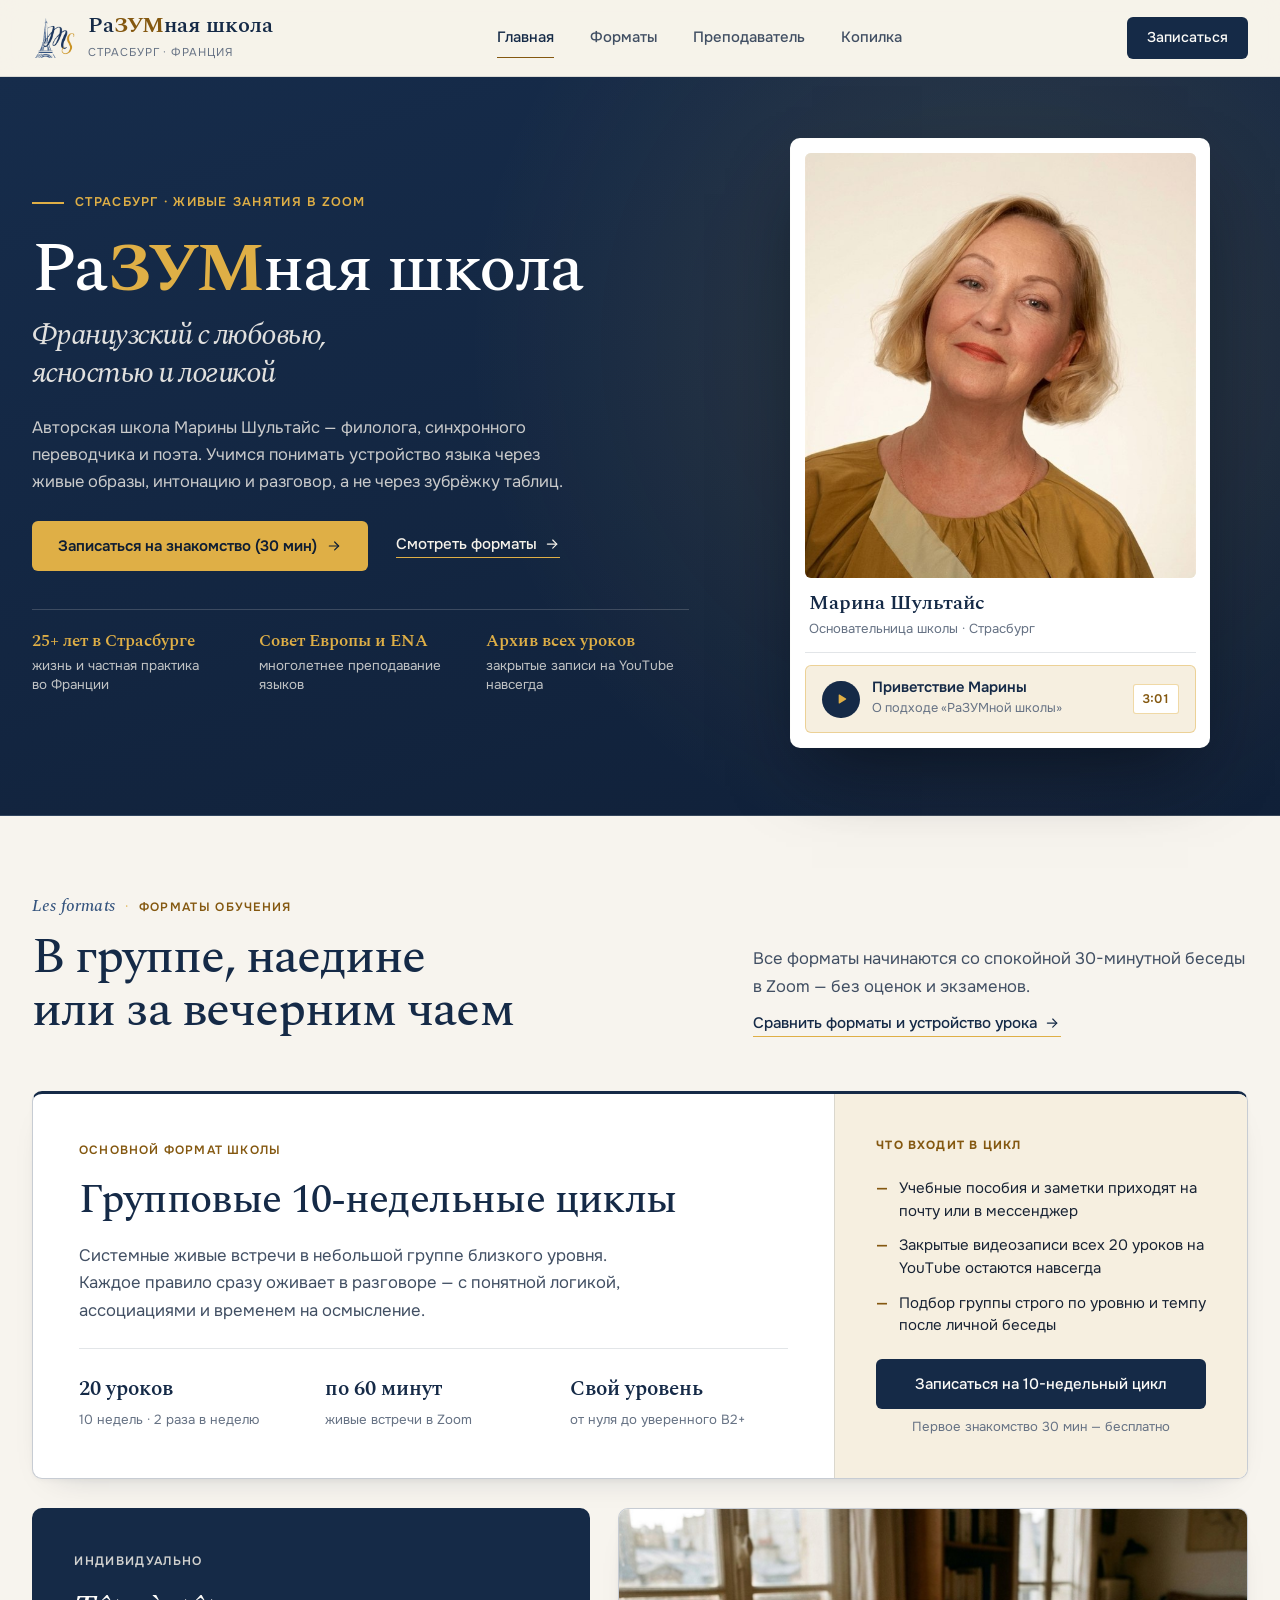
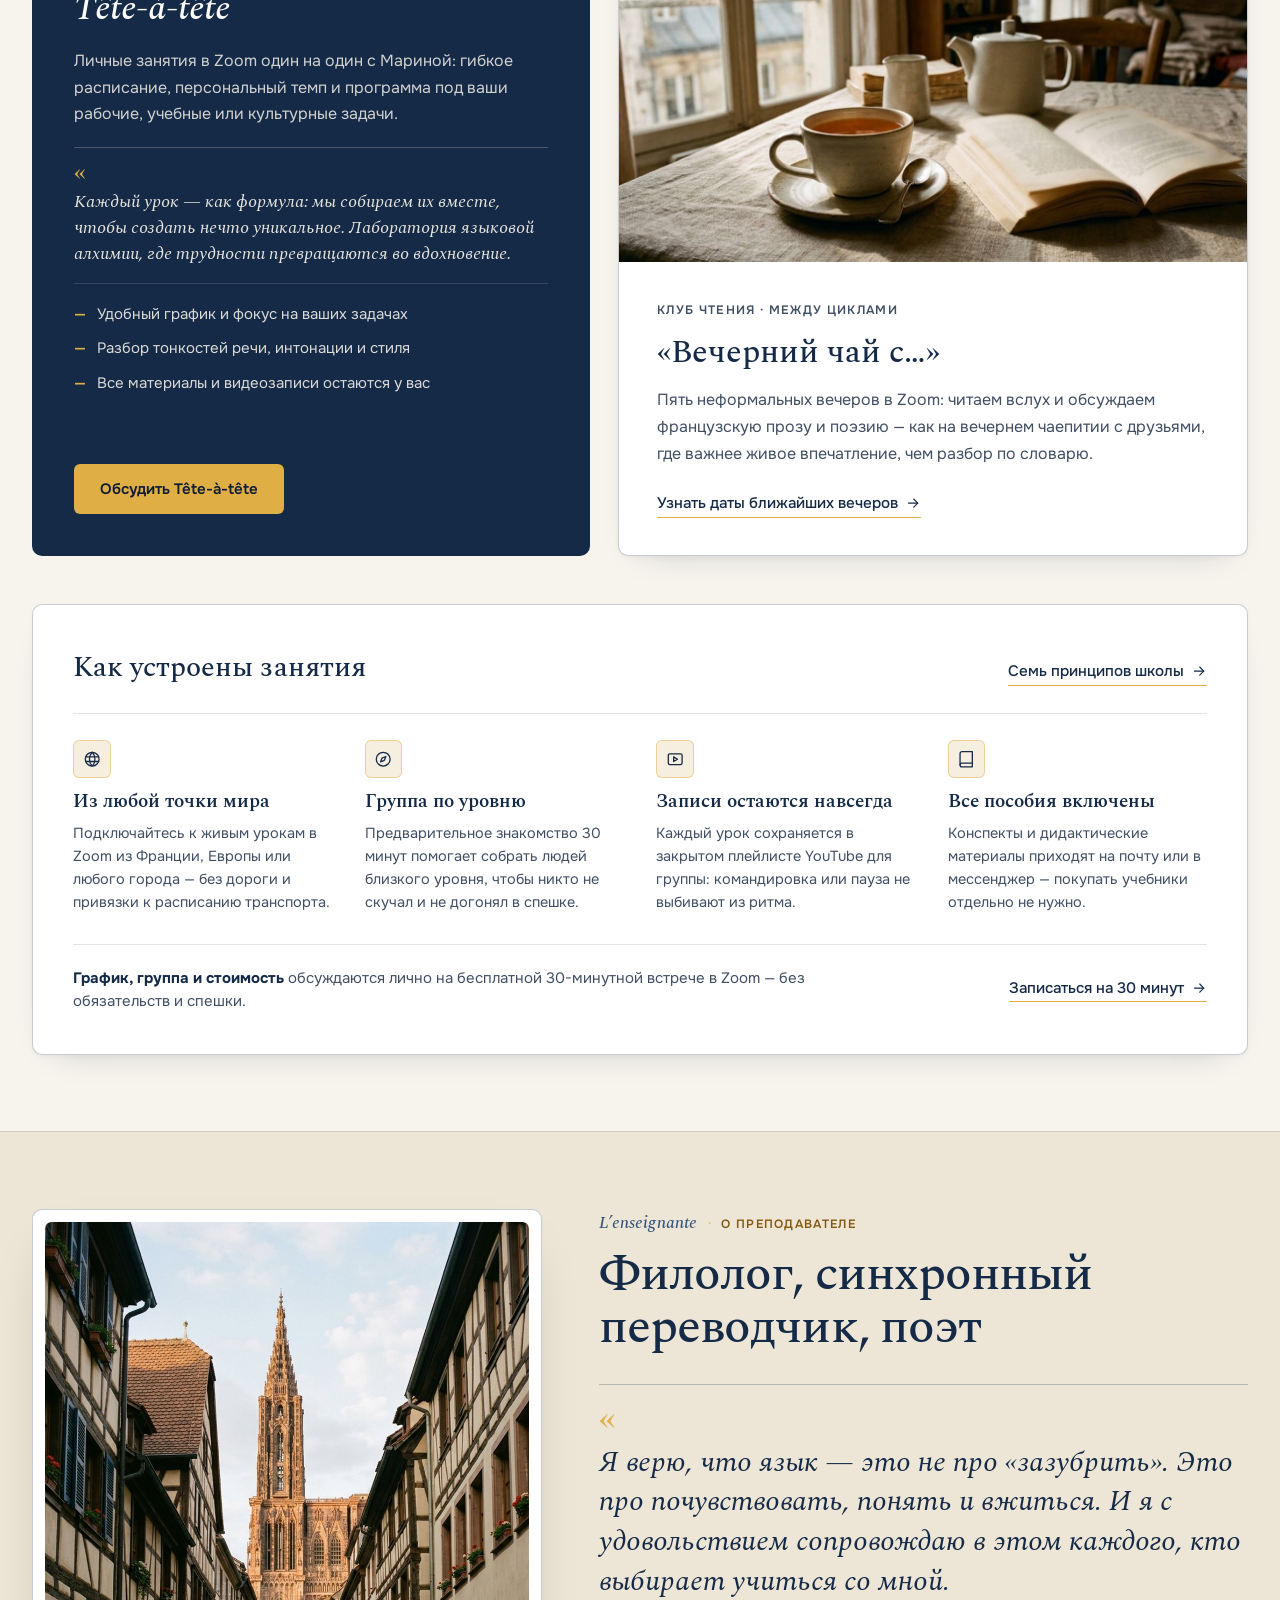
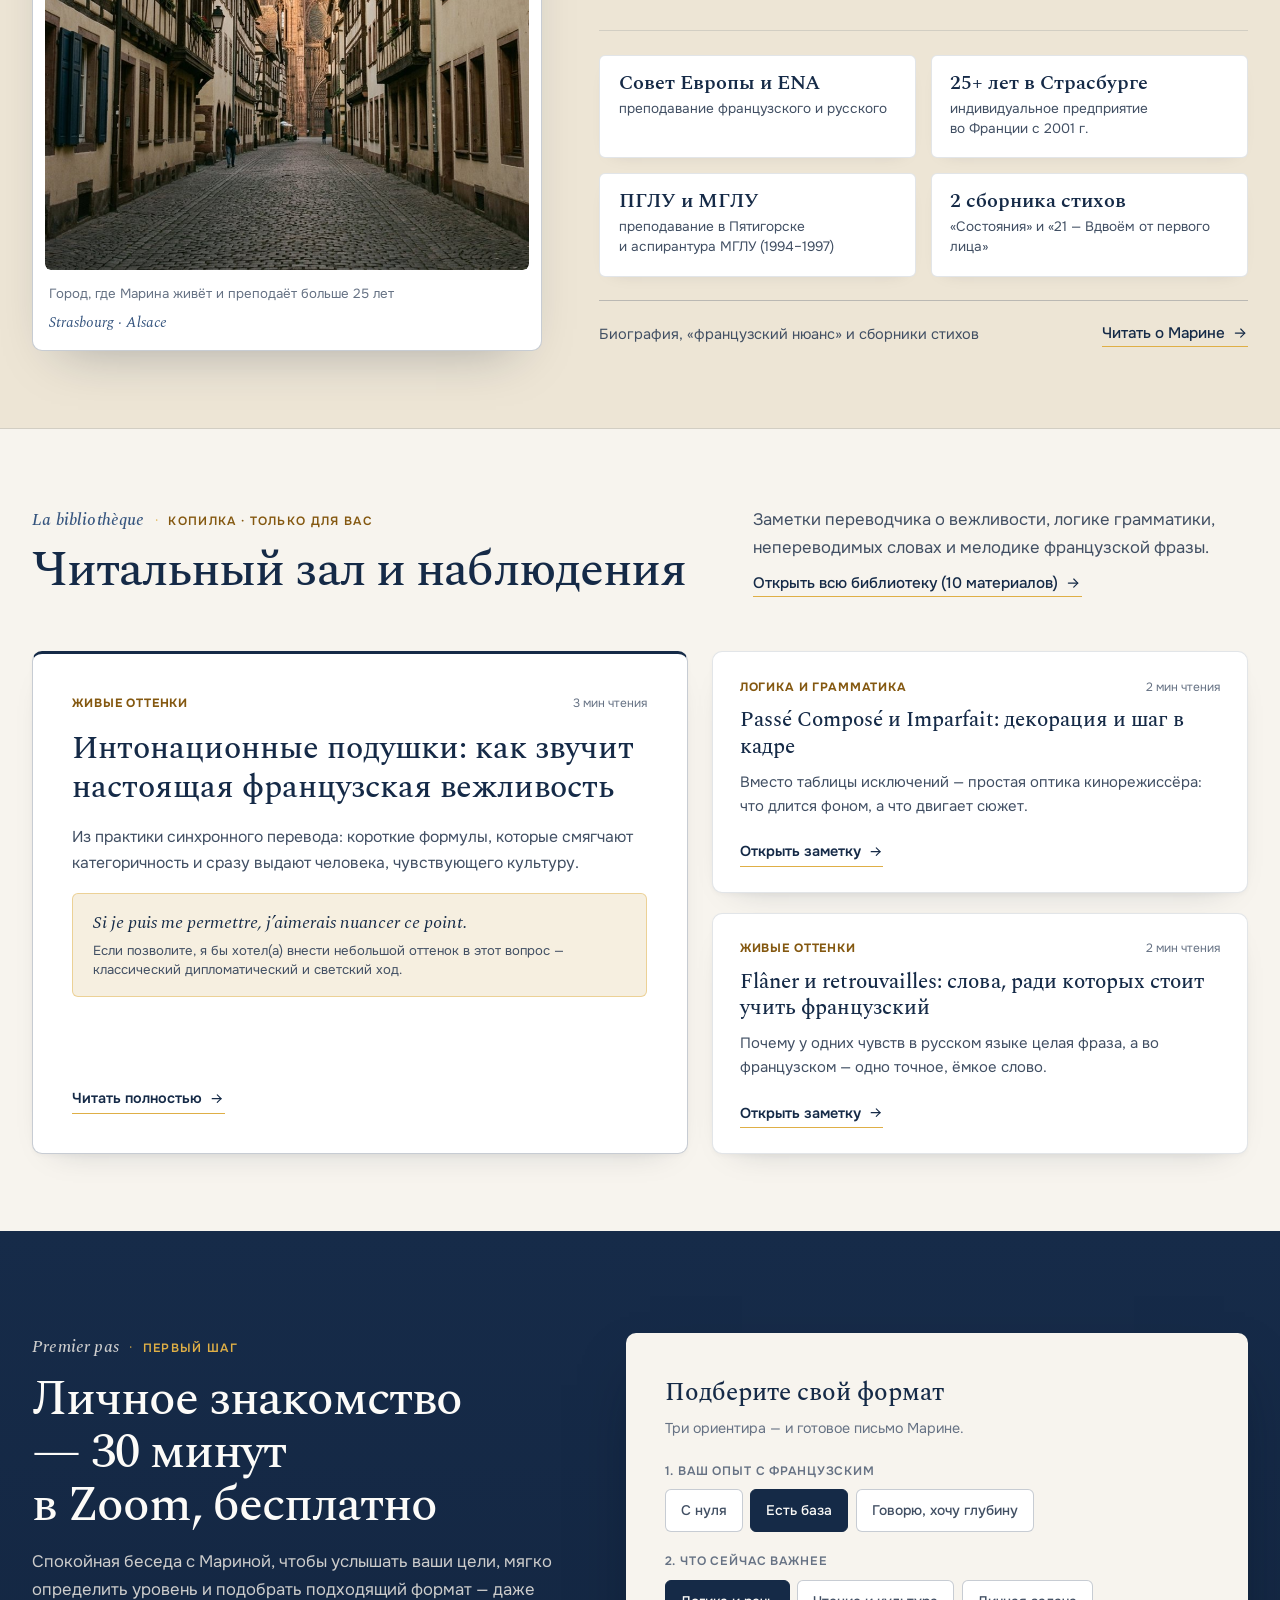
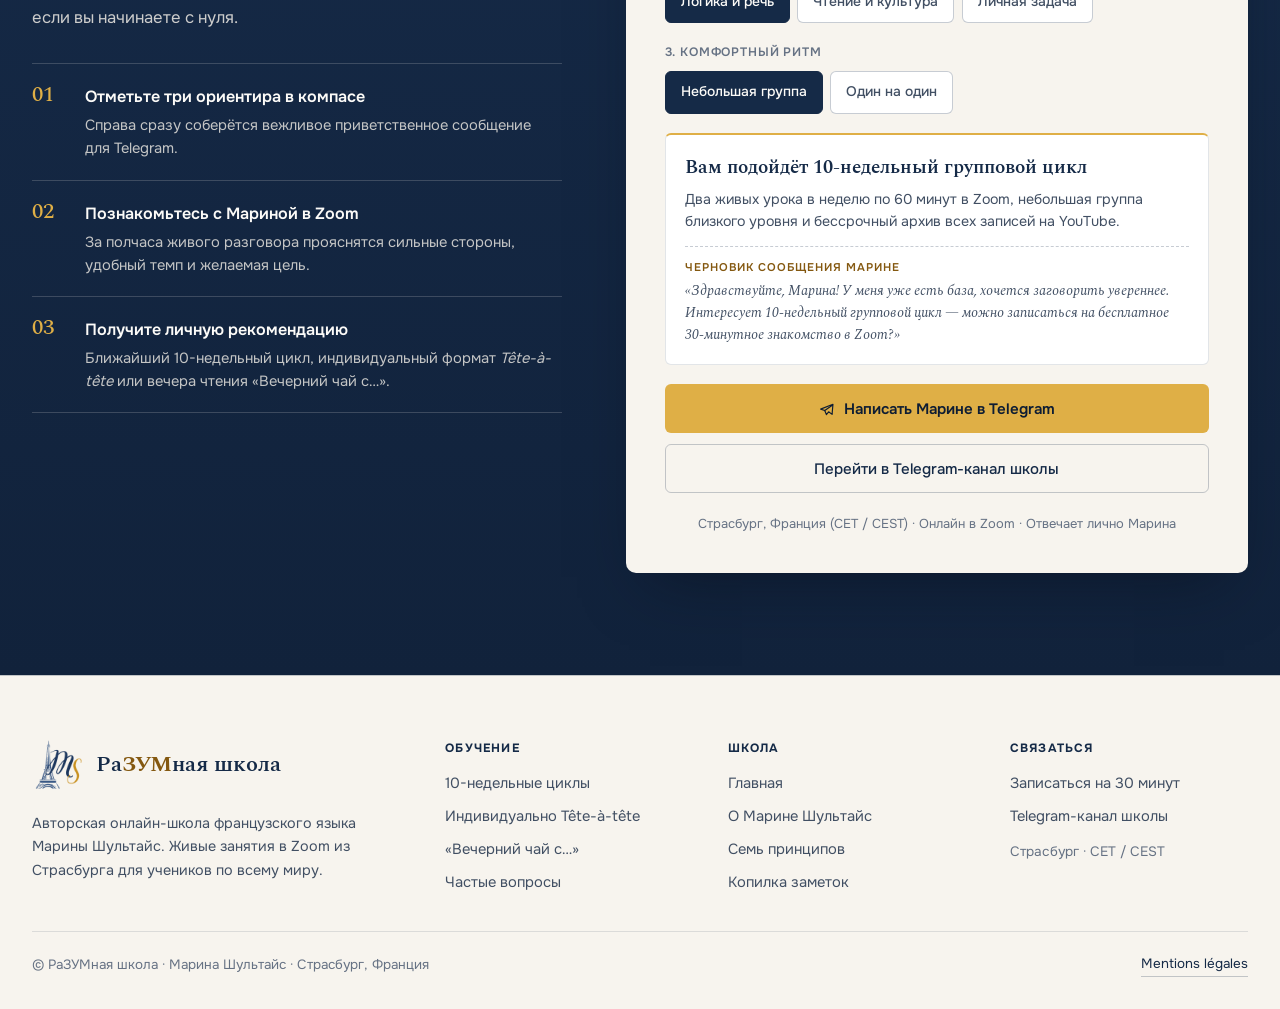
==== commit 5b8f7505: "v43: Use vertical Strasbourg Cathedral photograph in Teacher section to eliminate bottom whitespace" ====
--- a/index.html
+++ b/index.html
@@ -8,7 +8,7 @@
   <meta name="theme-color" content="#152A47">
   <link rel="icon" type="image/png" href="img/favicon.png?v=29">
   <link rel="stylesheet" href="css/fonts.css?v=23">
-  <link rel="stylesheet" href="css/site.css?v=42">
+  <link rel="stylesheet" href="css/site.css?v=43">
 </head>
 <body>
   <a class="skip-link" href="#main">Перейти к содержанию</a>
@@ -280,13 +280,13 @@
     <section class="section section-warm" id="prepodavatel" data-reveal>
       <div class="wrap teacher-spread grid-safe">
         <div class="teacher-visual-col">
-          <figure class="strasbourg-plate">
+          <figure class="strasbourg-plate strasbourg-plate-vertical">
             <div class="strasbourg-plate-img-wrap">
-              <img src="img/strasbourg-golden.jpg?v=42" alt="Канал в квартале La Petite France в Страсбурге в тёплом вечернем свете" width="1280" height="714" loading="lazy">
+              <img src="img/strasbourg-vertical.jpg?v=43" alt="Историческая улочка Страсбурга и шпиль Страсбургского собора в тёплом вечернем свете" width="900" height="1200" loading="lazy">
             </div>
             <figcaption class="strasbourg-caption">
               <span>Город, где Марина живёт и преподаёт больше 25&nbsp;лет</span>
-              <em>La Petite France · Strasbourg</em>
+              <em>Strasbourg · Alsace</em>
             </figcaption>
           </figure>
         </div>
--- a/css/site.css
+++ b/css/site.css
@@ -1331,13 +1331,32 @@
 
 .teacher-spread {
   display: grid;
-  gap: clamp(2rem, 4.5vw, 4rem);
+  gap: clamp(2rem, 4.5vw, 3.75rem);
   align-items: start;
 }
 
 @media (min-width: 58rem) {
   .teacher-spread {
-    grid-template-columns: minmax(0, 1fr) minmax(0, 1fr);
+    grid-template-columns: minmax(0, 0.88fr) minmax(0, 1.12fr);
+    align-items: stretch;
+  }
+  .teacher-visual-col {
+    display: flex;
+    flex-direction: column;
+  }
+  .teacher-visual-col .strasbourg-plate {
+    display: flex;
+    flex-direction: column;
+    height: 100%;
+  }
+  .teacher-visual-col .strasbourg-plate-img-wrap {
+    flex: 1 1 auto;
+    min-height: 28rem;
+  }
+  .teacher-visual-col .strasbourg-plate img {
+    height: 100%;
+    aspect-ratio: auto;
+    object-position: center 35%;
   }
 }
 
@@ -1348,10 +1367,10 @@
 
 .strasbourg-plate {
   background: var(--surface);
-  border: 1px solid var(--line);
+  border: 1px solid var(--line-strong);
   border-radius: var(--r-lg);
   padding: 0.75rem;
-  box-shadow: 0 20px 44px -32px rgba(15, 30, 52, 0.2);
+  box-shadow: var(--shadow-plate);
 }
 
 .strasbourg-plate img {
@@ -1361,6 +1380,10 @@
   border-radius: var(--r);
   display: block;
   transition: transform 0.7s var(--ease);
+}
+
+.strasbourg-plate-vertical img {
+  aspect-ratio: 3 / 4;
 }
 
 .strasbourg-plate-img-wrap {
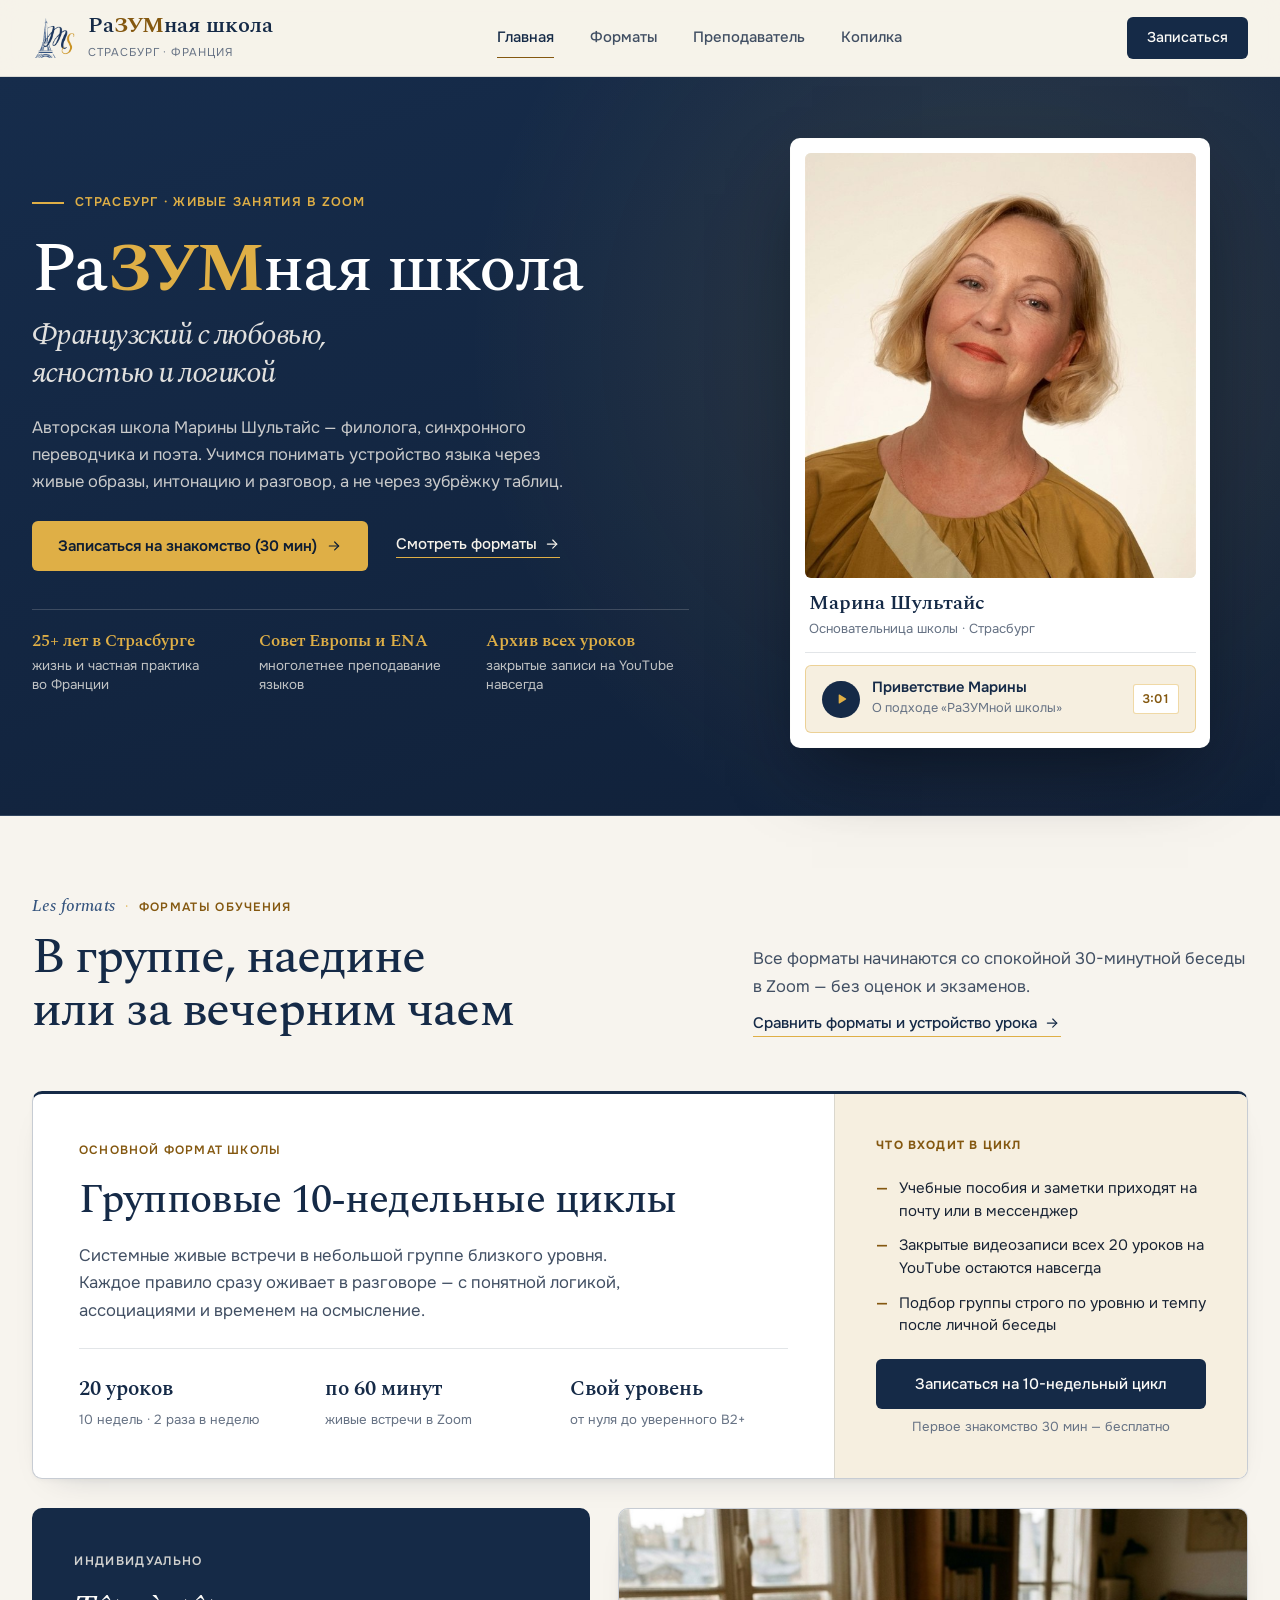
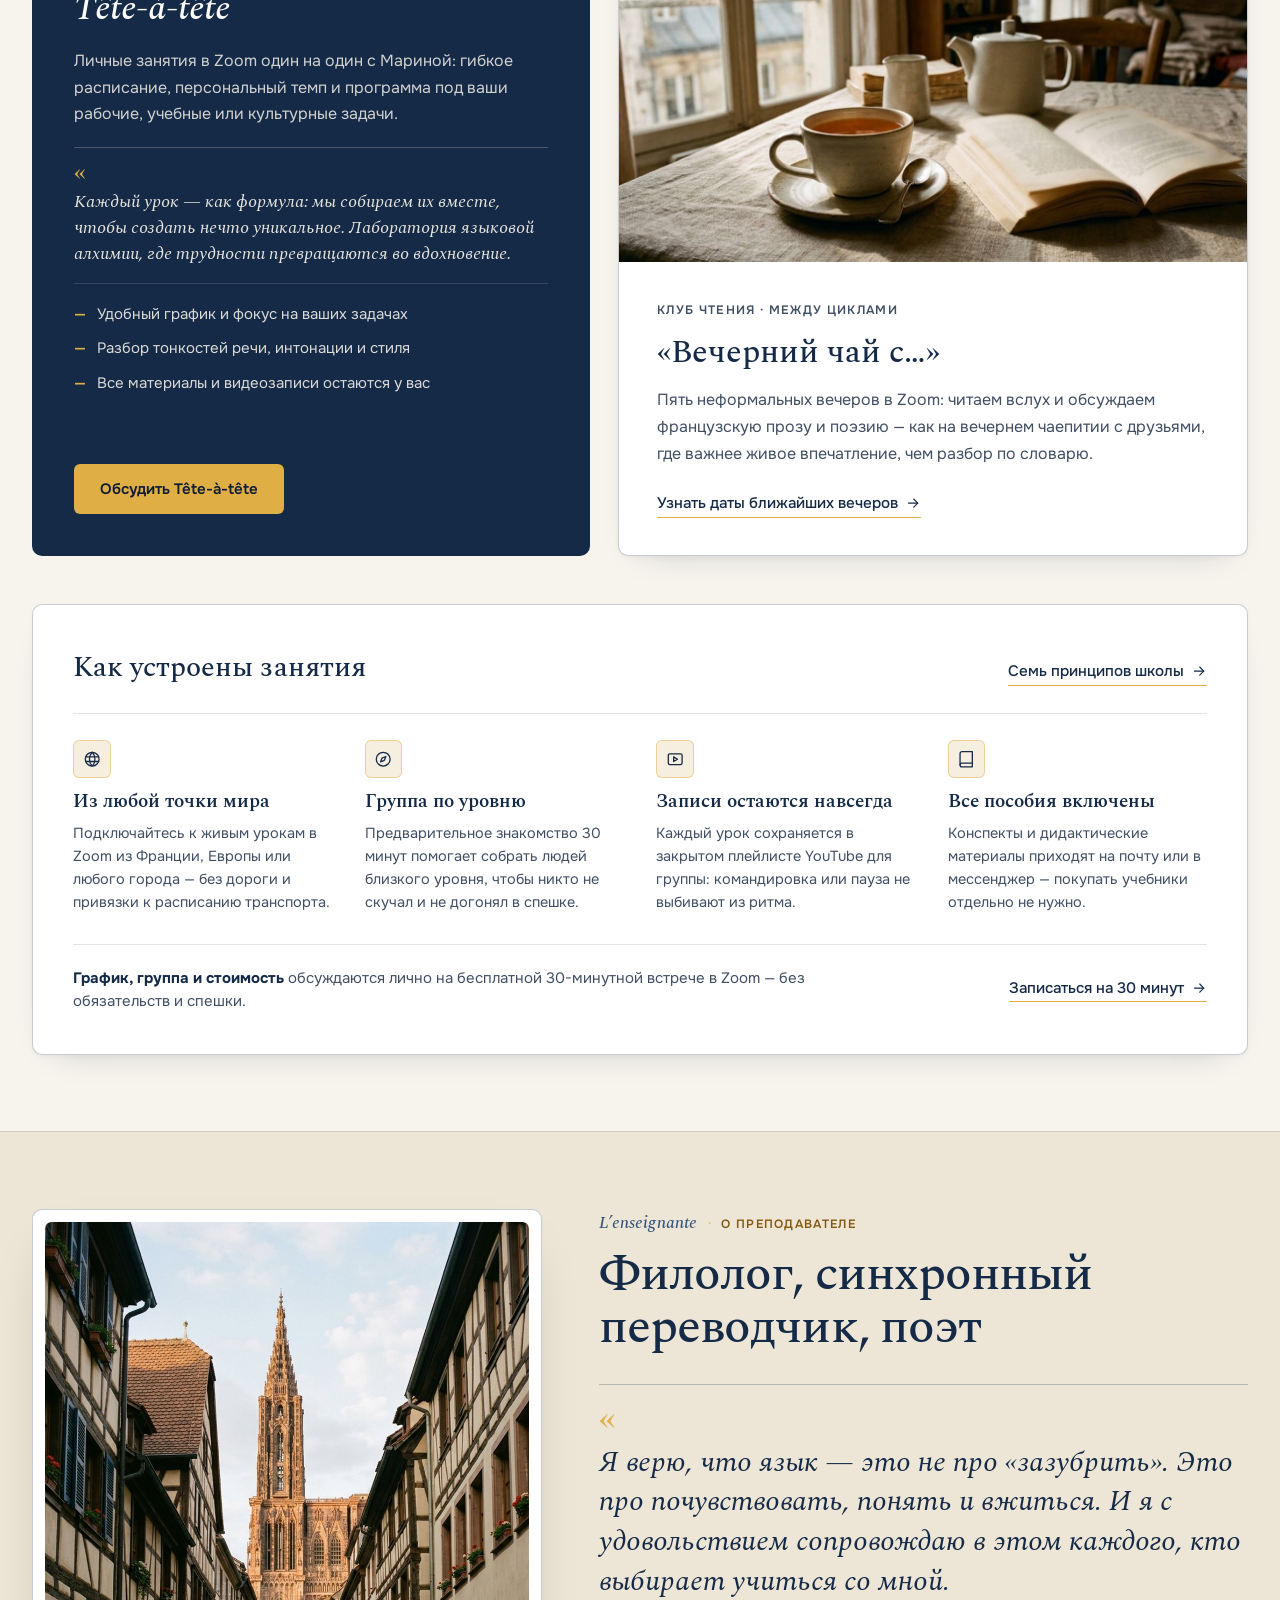
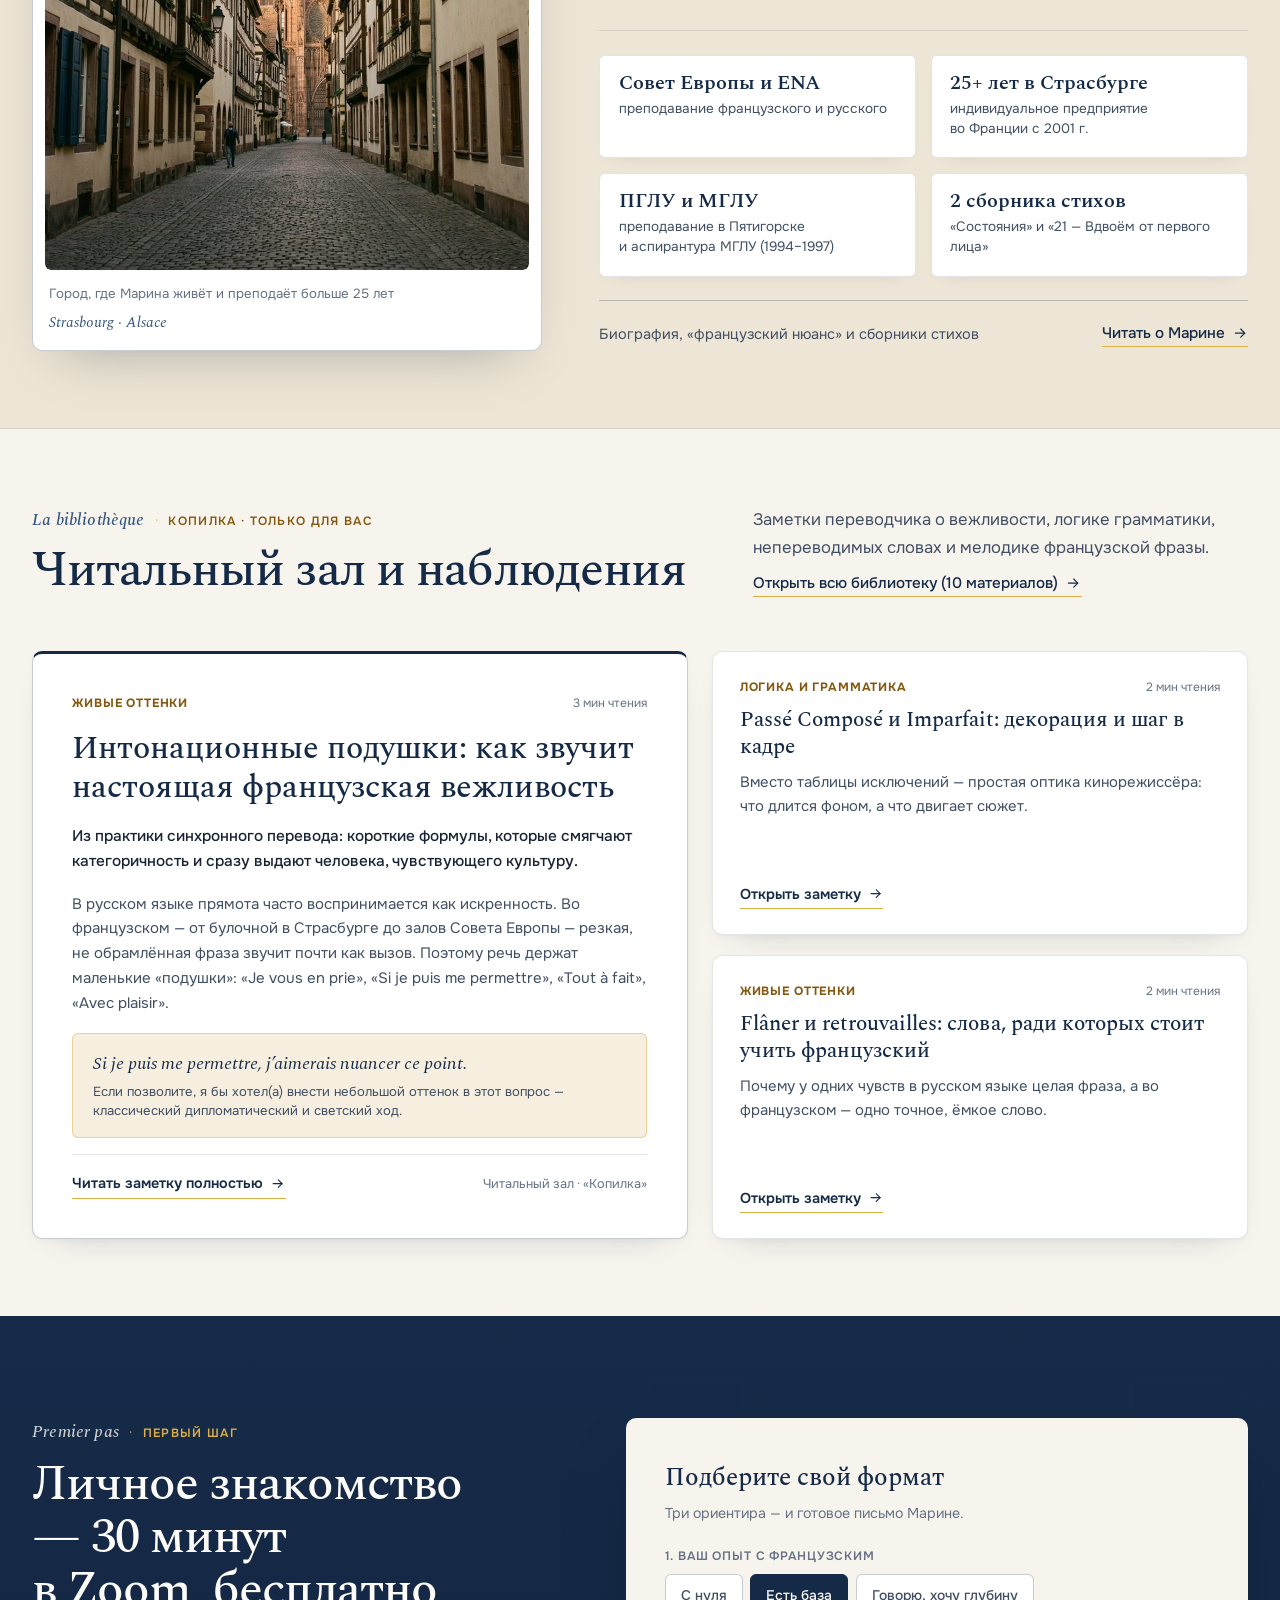
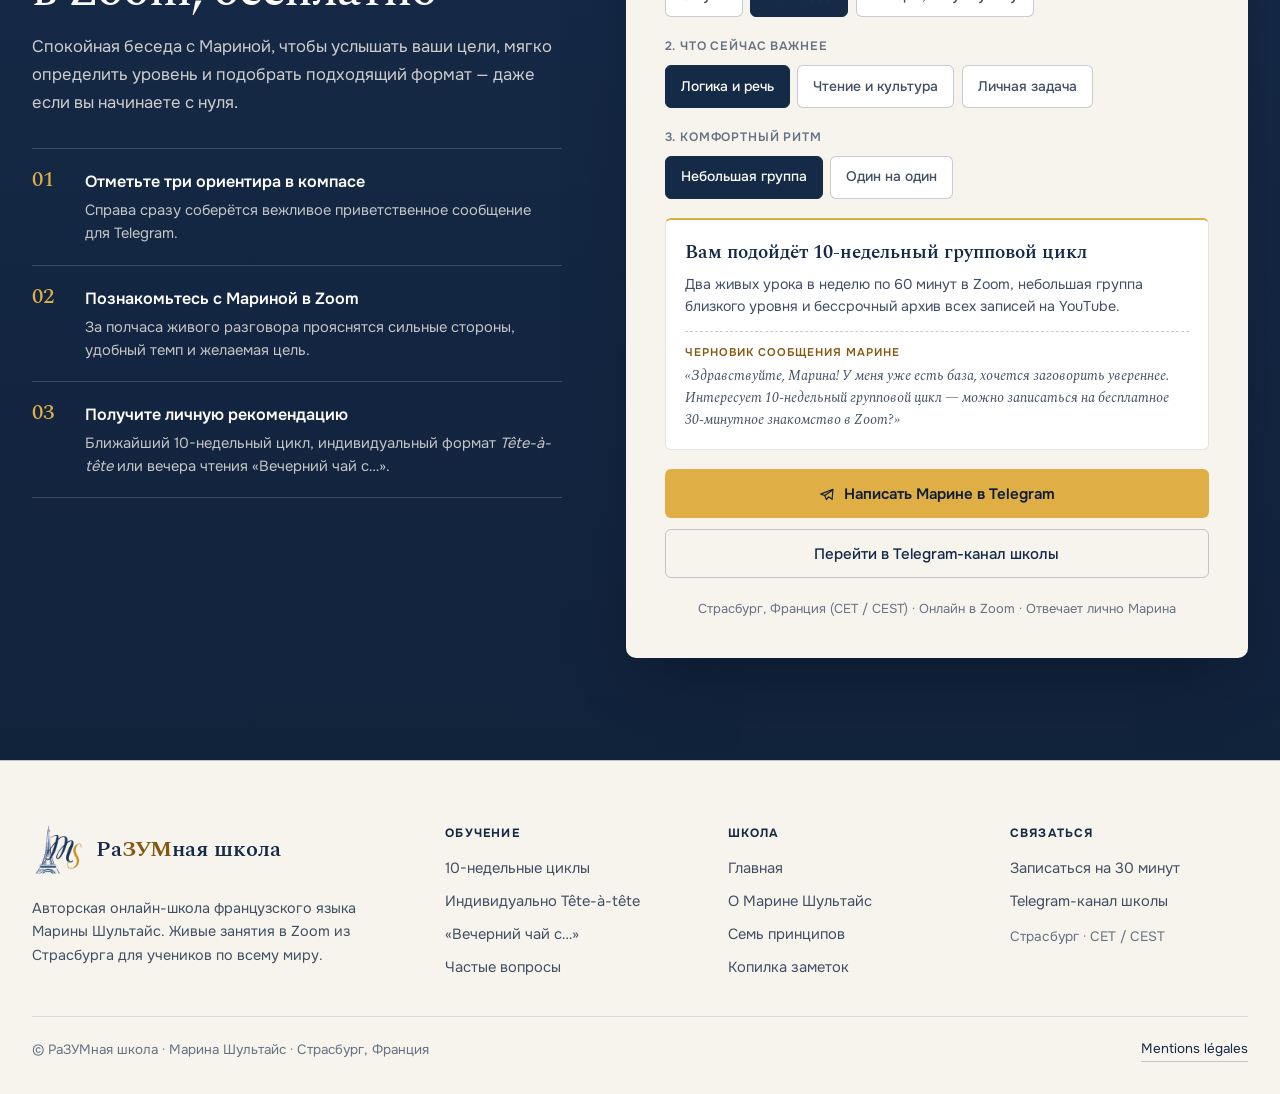
==== commit 31329928: "v44: Enrich homepage Kopilka lead card with opening paragraph and footer rule to match right column " ====
--- a/index.html
+++ b/index.html
@@ -8,7 +8,7 @@
   <meta name="theme-color" content="#152A47">
   <link rel="icon" type="image/png" href="img/favicon.png?v=29">
   <link rel="stylesheet" href="css/fonts.css?v=23">
-  <link rel="stylesheet" href="css/site.css?v=43">
+  <link rel="stylesheet" href="css/site.css?v=44">
 </head>
 <body>
   <a class="skip-link" href="#main">Перейти к содержанию</a>
@@ -564,7 +564,7 @@
     </div>
   </div>
 
-  <script src="js/kopilka-data.js?v=42" defer></script>
-  <script src="js/site.js?v=42" defer></script>
+  <script src="js/kopilka-data.js?v=44" defer></script>
+  <script src="js/site.js?v=44" defer></script>
 </body>
 </html>
--- a/css/site.css
+++ b/css/site.css
@@ -1507,9 +1507,41 @@
 }
 
 .kopilka-lead-card > p {
-  font-size: 0.98rem;
+  font-size: 0.96rem;
   line-height: 1.66;
   color: var(--ink-2);
+}
+
+.kopilka-lead-excerpt {
+  font-weight: 500;
+  color: var(--ink) !important;
+}
+
+.kopilka-lead-body {
+  font-size: 0.94rem !important;
+  line-height: 1.66;
+  color: var(--ink-2);
+}
+
+.kopilka-lead-foot {
+  margin-top: auto;
+  padding-top: 1rem;
+  border-top: 1px solid var(--line);
+  display: flex;
+  flex-wrap: wrap;
+  align-items: center;
+  justify-content: space-between;
+  gap: 0.65rem 1rem;
+}
+
+.kopilka-lead-foot .note-card-btn {
+  margin-top: 0;
+  padding-top: 0;
+}
+
+.kopilka-lead-tag {
+  font-size: 0.8rem;
+  color: var(--muted);
 }
 
 .kopilka-lead-sample {
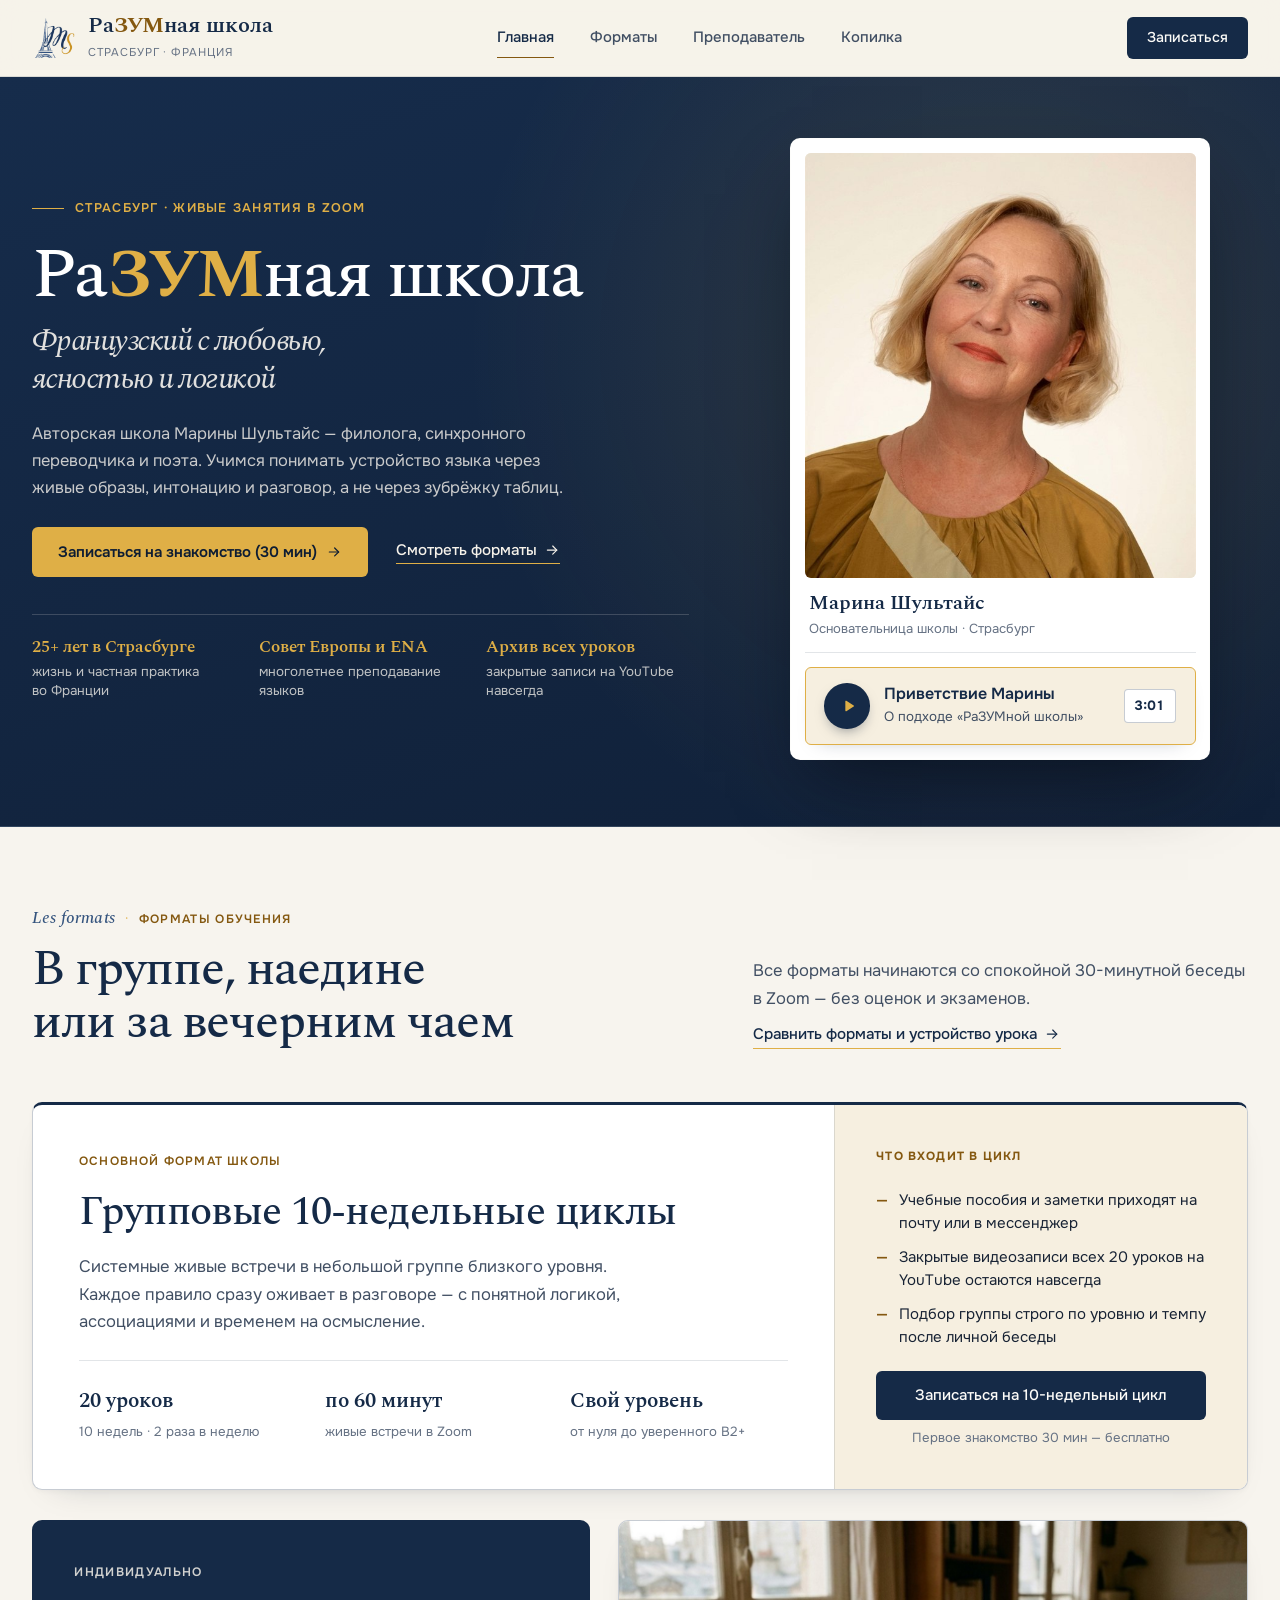
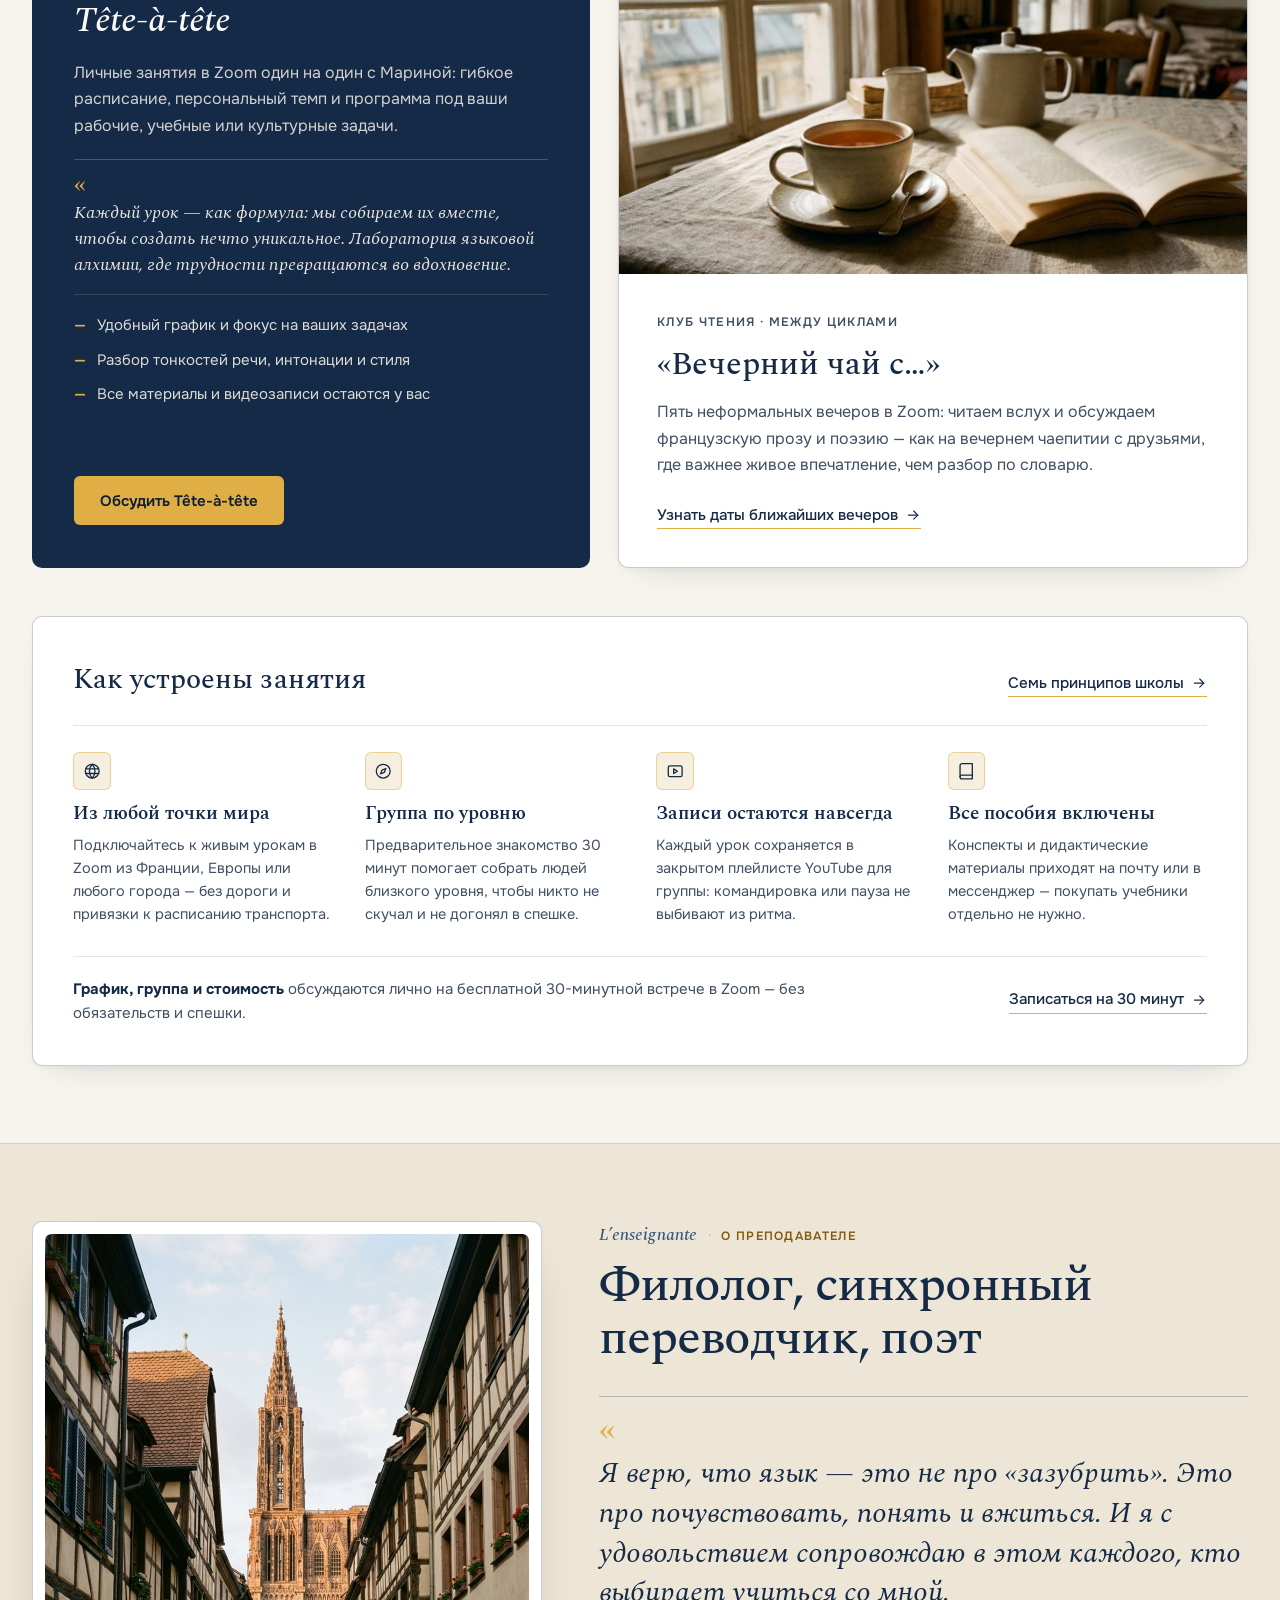
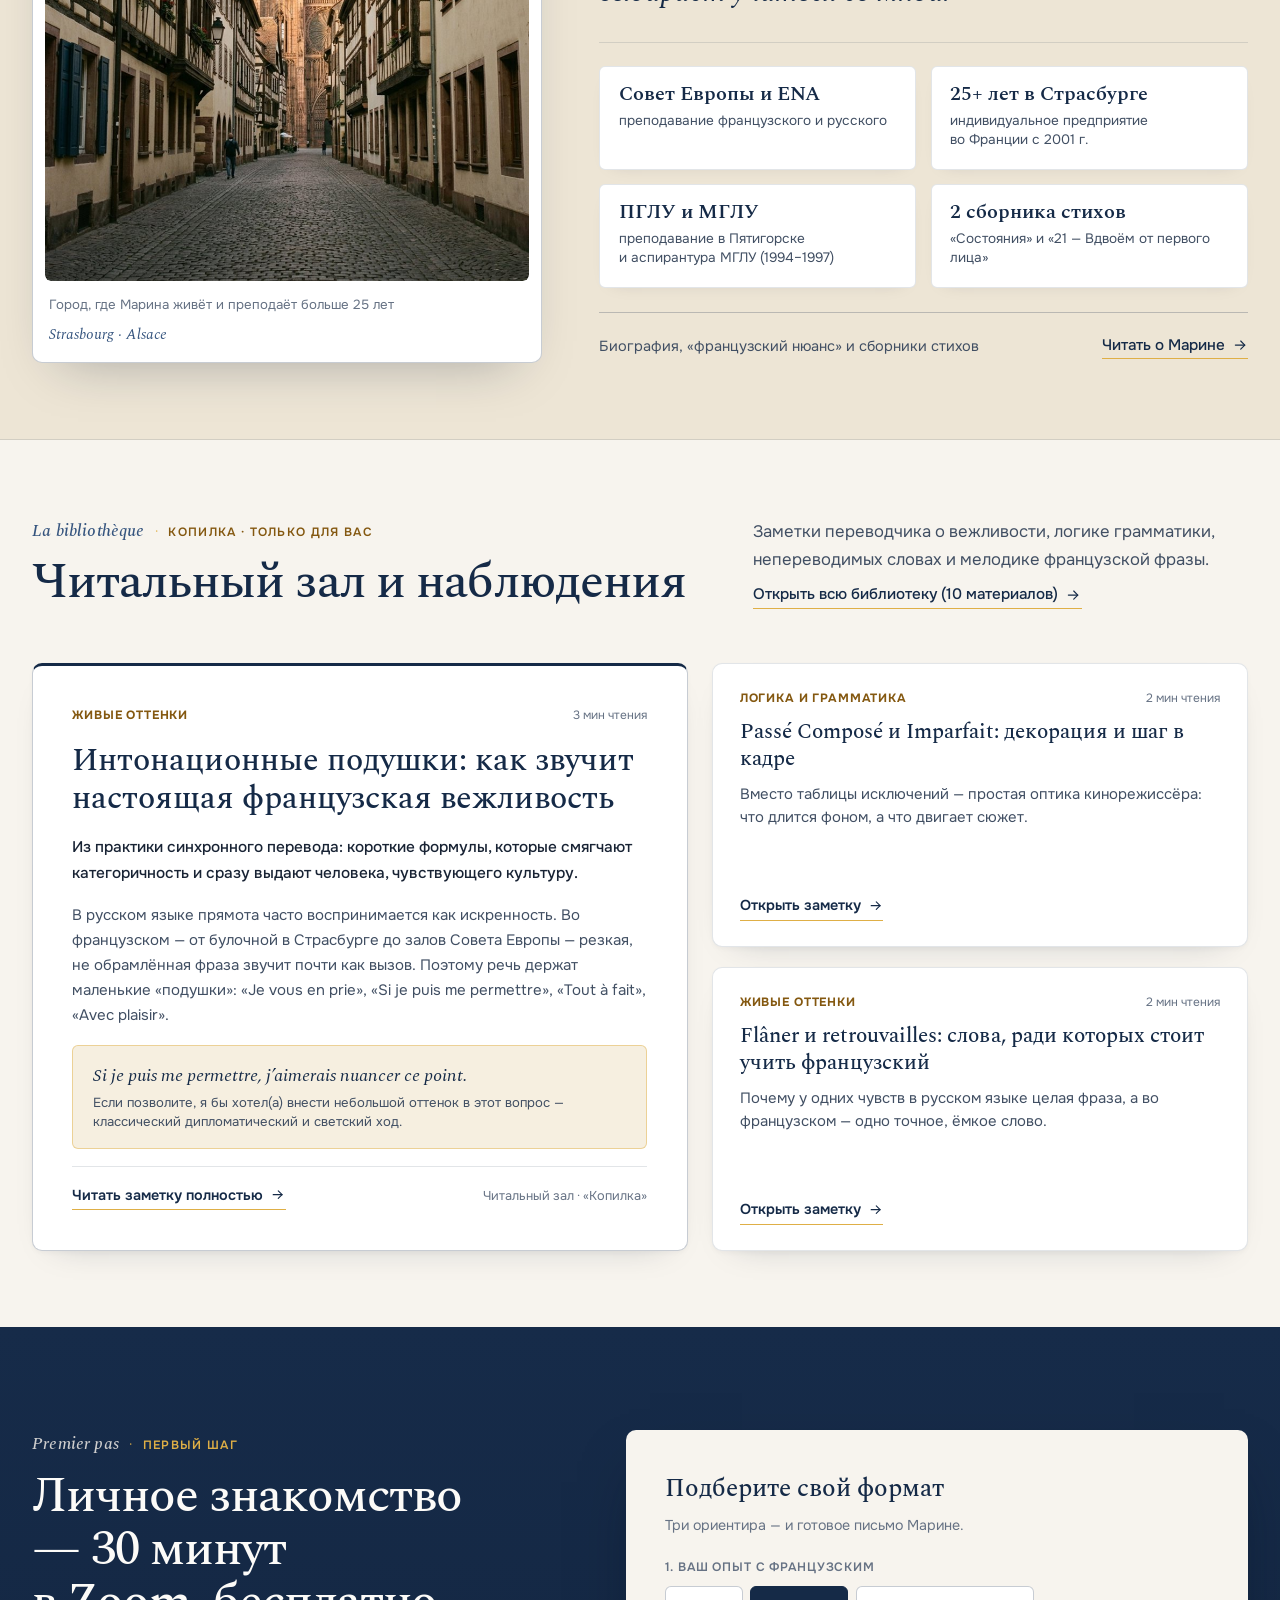
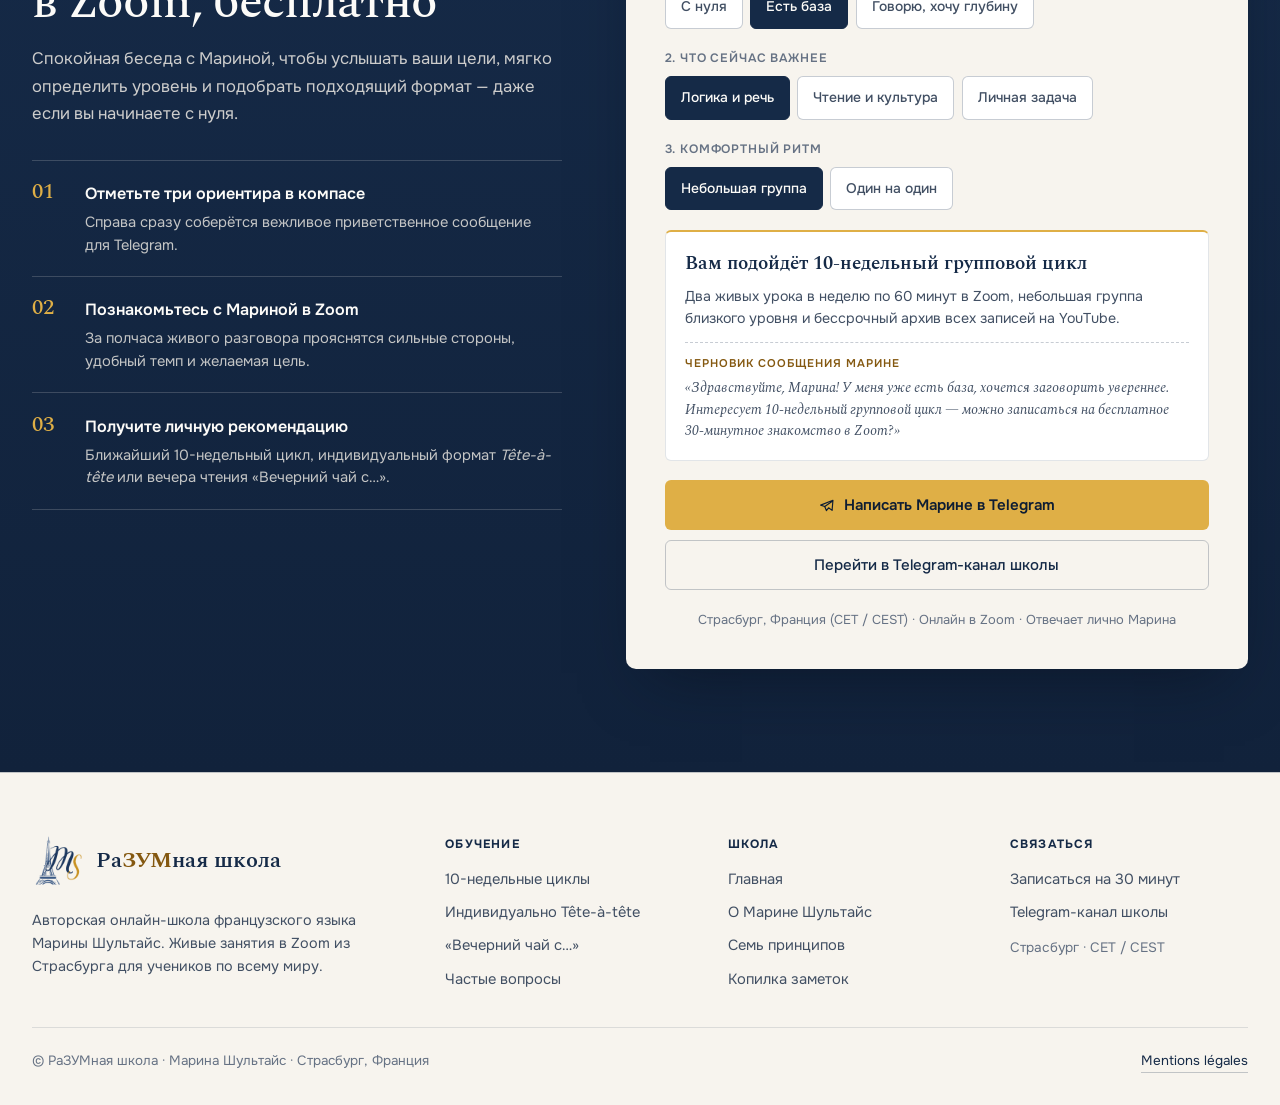
==== commit 3e3e21b3: "v48: Enlarge Hero video trigger button on desktop and span full-width on mobile" ====
--- a/index.html
+++ b/index.html
@@ -8,7 +8,7 @@
   <meta name="theme-color" content="#152A47">
   <link rel="icon" type="image/png" href="img/favicon.png?v=29">
   <link rel="stylesheet" href="css/fonts.css?v=23">
-  <link rel="stylesheet" href="css/site.css?v=44">
+  <link rel="stylesheet" href="css/site.css?v=48">
 </head>
 <body>
   <a class="skip-link" href="#main">Перейти к содержанию</a>
--- a/css/site.css
+++ b/css/site.css
@@ -735,25 +735,6 @@
   line-height: 1.42;
 }
 
-@media (max-width: 40rem) {
-  .hero-facts {
-    grid-template-columns: minmax(0, 1fr);
-    gap: 0.7rem;
-  }
-  .hero-fact {
-    display: flex;
-    flex-wrap: wrap;
-    align-items: baseline;
-    gap: 0.2rem 0.65rem;
-    padding-bottom: 0.65rem;
-    border-bottom: 1px solid var(--line-light);
-  }
-  .hero-fact:last-child {
-    padding-bottom: 0;
-    border-bottom: 0;
-  }
-}
-
 /* Правая часть Hero: светлая музейная пластина с портретом Марины — «горит» на глубоком синем */
 .hero-right {
   display: grid;
@@ -808,35 +789,38 @@
 
 .hero-video-trigger {
   width: 100%;
-  margin-top: 0.75rem;
+  margin-top: 0.85rem;
+  min-height: 4.15rem;
   display: flex;
   align-items: center;
   justify-content: space-between;
-  gap: 0.85rem;
-  padding: 0.78rem 1rem;
+  gap: 0.9rem;
+  padding: 0.95rem 1.15rem;
   border-radius: var(--r);
-  border: 1px solid var(--line-sun);
+  border: 1.5px solid var(--sun);
   background: var(--tint-sun);
   color: var(--navy);
   text-align: left;
-  transition: background-color 0.22s var(--ease), border-color 0.22s var(--ease), transform 0.22s var(--ease);
+  box-shadow: 0 8px 20px -14px rgba(14, 29, 51, 0.35);
+  transition: background-color 0.22s var(--ease), border-color 0.22s var(--ease), transform 0.22s var(--ease), box-shadow 0.22s var(--ease);
 }
 
 .hero-video-trigger:hover {
-  background: #EFE3C8;
-  border-color: var(--sun);
+  background: #EFE0BE;
+  border-color: var(--navy);
+  box-shadow: 0 12px 24px -14px rgba(14, 29, 51, 0.45);
   transform: translateY(-1px);
 }
 
 .hero-video-trigger-left {
   display: flex;
   align-items: center;
-  gap: 0.78rem;
+  gap: 0.9rem;
 }
 
 .hero-play-dot {
-  width: 2.35rem;
-  height: 2.35rem;
+  width: 2.85rem;
+  height: 2.85rem;
   border-radius: 50%;
   background: var(--navy);
   color: var(--sun);
@@ -844,17 +828,24 @@
   align-items: center;
   justify-content: center;
   flex: none;
+  box-shadow: 0 6px 14px -6px rgba(14, 29, 51, 0.55);
   transition: transform 0.22s var(--ease), background-color 0.22s var(--ease);
+}
+
+.hero-play-dot svg {
+  width: 16px;
+  height: 16px;
+  margin-left: 2px;
 }
 
 .hero-video-trigger:hover .hero-play-dot {
   background: var(--navy-deep);
-  transform: scale(1.05);
+  transform: scale(1.06);
 }
 
 .hero-video-trigger-copy strong {
   display: block;
-  font-size: 0.92rem;
+  font-size: 1rem;
   font-weight: 600;
   color: var(--navy);
   line-height: 1.22;
@@ -862,39 +853,155 @@
 
 .hero-video-trigger-copy span {
   display: block;
-  font-size: 0.8rem;
-  color: var(--muted);
-  margin-top: 0.1rem;
+  font-size: 0.84rem;
+  color: var(--ink-2);
+  margin-top: 0.14rem;
 }
 
 .hero-video-badge {
-  font-size: 0.78rem;
-  font-weight: 600;
+  font-size: 0.84rem;
+  font-weight: 700;
   font-variant-numeric: tabular-nums;
-  color: var(--sun-ink);
-  padding: 0.22rem 0.5rem;
-  border: 1px solid var(--line-sun);
-  border-radius: 3px;
+  color: var(--navy);
+  padding: 0.3rem 0.62rem;
+  border: 1px solid var(--line-strong);
+  border-radius: 4px;
   background: var(--surface);
   flex: none;
 }
 
 @media (max-width: 57.99rem) {
   .atelier-hero {
-    padding-block: 1.75rem 2.5rem;
+    padding-block: 1.45rem 2.25rem;
   }
   .hero-layout {
-    gap: 2rem;
+    gap: 1.15rem;
+  }
+  .hero-left {
+    display: contents;
+  }
+  .hero-provenance {
+    order: 1;
+    font-size: 0.74rem;
   }
   .hero-h1 {
-    font-size: clamp(2.3rem, 8.8vw, 3rem);
+    order: 2;
+    font-size: clamp(2.25rem, 9.2vw, 2.9rem);
   }
   .hero-h1 .hero-sub {
-    font-size: clamp(1.24rem, 4.9vw, 1.55rem);
-    margin-top: 0.45rem;
-  }
+    font-size: clamp(1.18rem, 4.9vw, 1.48rem);
+    margin-top: 0.4rem;
+  }
+  .hero-right {
+    order: 3;
+    justify-items: stretch;
+    margin-top: 0.15rem;
+  }
+  .hero-lead {
+    order: 4;
+    font-size: 0.96rem;
+    line-height: 1.58;
+  }
+  .hero-cta-row {
+    order: 5;
+    display: grid;
+    gap: 0.65rem;
+    margin-top: 0.1rem;
+  }
+  .hero-cta-row .btn {
+    width: 100%;
+  }
+  .hero-cta-row .arrow-link-light {
+    width: 100%;
+    justify-content: center;
+    padding: 0.72rem 1.1rem;
+    border: 1px solid rgba(247, 244, 238, 0.26);
+    border-radius: var(--r);
+    font-size: 0.92rem;
+  }
+  .hero-facts {
+    order: 6;
+    grid-template-columns: minmax(0, 1fr);
+    gap: 0.55rem;
+    margin-top: 0.35rem;
+    padding-top: 1.05rem;
+  }
+  .hero-fact {
+    display: grid;
+    gap: 0.14rem;
+    padding: 0.72rem 0.95rem;
+    background: rgba(255, 255, 255, 0.055);
+    border: 1px solid rgba(247, 244, 238, 0.12);
+    border-radius: var(--r);
+  }
+  .hero-fact dt {
+    font-size: 1.04rem;
+  }
+  .hero-fact dd {
+    margin-top: 0;
+    font-size: 0.85rem;
+  }
+
+  /* Компактная карточка Марины + крупная полноширинная кнопка видео на телефоне */
   .hero-plate {
-    max-width: 23rem;
+    max-width: none;
+    padding: 0.8rem;
+    display: grid;
+    grid-template-columns: 4.85rem minmax(0, 1fr);
+    grid-template-areas:
+      "photo meta"
+      "video video";
+    gap: 0.75rem 0.9rem;
+    align-items: center;
+    box-shadow: 0 22px 48px -20px rgba(4, 11, 24, 0.62);
+  }
+  .hero-plate-frame {
+    grid-area: photo;
+  }
+  .hero-plate-frame img {
+    aspect-ratio: 1 / 1.1;
+    object-position: center 14%;
+  }
+  .hero-plate-meta {
+    grid-area: meta;
+    padding: 0;
+    border-bottom: 0;
+    gap: 0.14rem;
+  }
+  .hero-plate-meta strong {
+    font-size: 1.2rem;
+  }
+  .hero-plate-meta span {
+    font-size: 0.83rem;
+  }
+  .hero-video-trigger {
+    grid-area: video;
+    margin-top: 0;
+    min-height: 3.9rem;
+    padding: 0.85rem 1rem;
+    gap: 0.75rem;
+  }
+  .hero-video-trigger-left {
+    gap: 0.8rem;
+  }
+  .hero-play-dot {
+    width: 2.6rem;
+    height: 2.6rem;
+  }
+  .hero-play-dot svg {
+    width: 15px;
+    height: 15px;
+  }
+  .hero-video-trigger-copy strong {
+    font-size: 0.98rem;
+  }
+  .hero-video-trigger-copy span {
+    display: block;
+    font-size: 0.8rem;
+  }
+  .hero-video-badge {
+    font-size: 0.82rem;
+    padding: 0.28rem 0.56rem;
   }
 }
 
@@ -1384,6 +1491,13 @@
 
 .strasbourg-plate-vertical img {
   aspect-ratio: 3 / 4;
+}
+
+@media (max-width: 57.99rem) {
+  .strasbourg-plate-vertical img {
+    aspect-ratio: 4 / 4.3;
+    object-position: center 22%;
+  }
 }
 
 .strasbourg-plate-img-wrap {
@@ -1790,13 +1904,52 @@
 .page-banner-grid {
   display: grid;
   gap: 1.75rem 3.25rem;
-  align-items: end;
+  align-items: center;
 }
 
 @media (min-width: 56rem) {
   .page-banner-grid {
-    grid-template-columns: minmax(0, 1.24fr) minmax(0, 0.76fr);
-  }
+    grid-template-columns: minmax(0, 1.18fr) minmax(0, 0.82fr);
+  }
+}
+
+.banner-quote-card {
+  background: var(--surface);
+  border: 1px solid var(--line-strong);
+  border-top: 3px solid var(--navy);
+  border-radius: var(--r-lg);
+  padding: 1.55rem 1.8rem 1.45rem;
+  box-shadow: var(--shadow-card);
+  display: grid;
+  gap: 0.75rem;
+}
+
+.banner-quote-card blockquote {
+  font-family: var(--serif);
+  font-style: italic;
+  font-size: clamp(1.35rem, 1.85vw, 1.62rem);
+  line-height: 1.36;
+  color: var(--navy);
+}
+
+.banner-quote-card blockquote::before {
+  content: "«";
+  display: inline-block;
+  font-style: normal;
+  color: var(--sun);
+  font-size: 1.65rem;
+  line-height: 1;
+  margin-right: 0.25rem;
+}
+
+.banner-quote-card figcaption {
+  padding-top: 0.7rem;
+  border-top: 1px solid var(--line);
+  font-size: 0.8rem;
+  font-weight: 600;
+  letter-spacing: 0.06em;
+  text-transform: uppercase;
+  color: var(--muted);
 }
 
 .page-banner-inner {
@@ -1877,18 +2030,19 @@
   flex: none;
 }
 
-/* Таблица сравнения форматов на programmes.html */
+/* Таблица сравнения форматов на programmes.html — чёткие колонки, вертикальные разделители и иконки */
 .compare-wrap {
   overflow-x: auto;
-  border-top: 2px solid var(--navy);
-  border-bottom: 1px solid var(--line-strong);
+  border: 1px solid var(--line-strong);
+  border-radius: var(--r-lg);
   background: var(--surface);
+  box-shadow: var(--shadow-card);
 }
 
 .compare-table {
   width: 100%;
   border-collapse: collapse;
-  min-width: 44rem;
+  min-width: 48rem;
   text-align: left;
   font-size: 0.93rem;
 }
@@ -1897,16 +2051,29 @@
 .compare-table td {
   padding: 1.15rem 1.35rem;
   border-bottom: 1px solid var(--line);
+  border-left: 1px solid var(--line);
   vertical-align: top;
 }
 
+.compare-table th:first-child,
+.compare-table td:first-child {
+  border-left: 0;
+}
+
 .compare-table thead th {
   font-family: var(--serif);
   font-size: 1.28rem;
-  font-weight: 600;
+  font-weight: 500;
   color: var(--navy);
   background: var(--tint-sun);
   border-bottom: 1px solid var(--line-strong);
+  padding: 1.35rem 1.35rem 1.25rem;
+}
+
+.compare-table thead th.compare-col-featured {
+  background: var(--navy);
+  color: #FFFFFF;
+  border-left-color: rgba(247, 244, 238, 0.14);
 }
 
 .compare-table thead th:first-child {
@@ -1916,8 +2083,61 @@
   letter-spacing: 0.1em;
   text-transform: uppercase;
   color: var(--muted);
+  background: #FAF8F3;
+  vertical-align: middle;
+}
+
+.compare-head-cell {
+  display: grid;
+  gap: 0.45rem;
+}
+
+.compare-head-top {
+  display: inline-flex;
+  align-items: center;
+  gap: 0.55rem;
+}
+
+.compare-head-icon {
+  width: 1.95rem;
+  height: 1.95rem;
+  border-radius: var(--r);
   background: var(--surface);
-  vertical-align: middle;
+  border: 1px solid var(--line-sun);
+  color: var(--navy);
+  display: inline-flex;
+  align-items: center;
+  justify-content: center;
+  flex: none;
+}
+
+.compare-head-icon svg {
+  width: 1rem;
+  height: 1rem;
+  fill: none;
+  stroke: currentColor;
+  stroke-width: 1.75;
+  stroke-linecap: round;
+  stroke-linejoin: round;
+}
+
+.compare-col-featured .compare-head-icon {
+  background: rgba(223, 175, 70, 0.16);
+  border-color: rgba(223, 175, 70, 0.45);
+  color: var(--sun);
+}
+
+.compare-head-kicker {
+  font-family: var(--sans);
+  font-size: 0.71rem;
+  font-weight: 600;
+  letter-spacing: 0.09em;
+  text-transform: uppercase;
+  color: var(--sun-ink);
+}
+
+.compare-col-featured .compare-head-kicker {
+  color: var(--sun);
 }
 
 .compare-table tbody th {
@@ -1925,13 +2145,45 @@
   font-weight: 600;
   letter-spacing: 0.06em;
   text-transform: uppercase;
-  color: var(--muted);
-  width: 11rem;
+  color: var(--navy);
+  background: #FAF8F3;
+  border-right: 1px solid var(--line-strong);
+  width: 12.25rem;
+}
+
+.compare-param {
+  display: inline-flex;
+  align-items: center;
+  gap: 0.55rem;
+}
+
+.compare-param svg {
+  width: 0.98rem;
+  height: 0.98rem;
+  color: var(--sun-ink);
+  fill: none;
+  stroke: currentColor;
+  stroke-width: 1.75;
+  stroke-linecap: round;
+  stroke-linejoin: round;
+  flex: none;
 }
 
 .compare-table tbody td {
   color: var(--ink-2);
-  line-height: 1.55;
+  line-height: 1.56;
+}
+
+.compare-table tbody td.compare-col-featured {
+  background: rgba(246, 239, 224, 0.34);
+}
+
+.compare-table tbody tr:hover td {
+  background: rgba(247, 244, 238, 0.65);
+}
+
+.compare-table tbody tr:hover td.compare-col-featured {
+  background: rgba(246, 239, 224, 0.55);
 }
 
 .compare-table tbody td strong {
@@ -1942,6 +2194,7 @@
 .compare-table tbody tr:last-child th,
 .compare-table tbody tr:last-child td {
   border-bottom: 0;
+  vertical-align: middle;
 }
 
 /* Анатомия 10-недельного цикла и структура 60-минутного урока */
